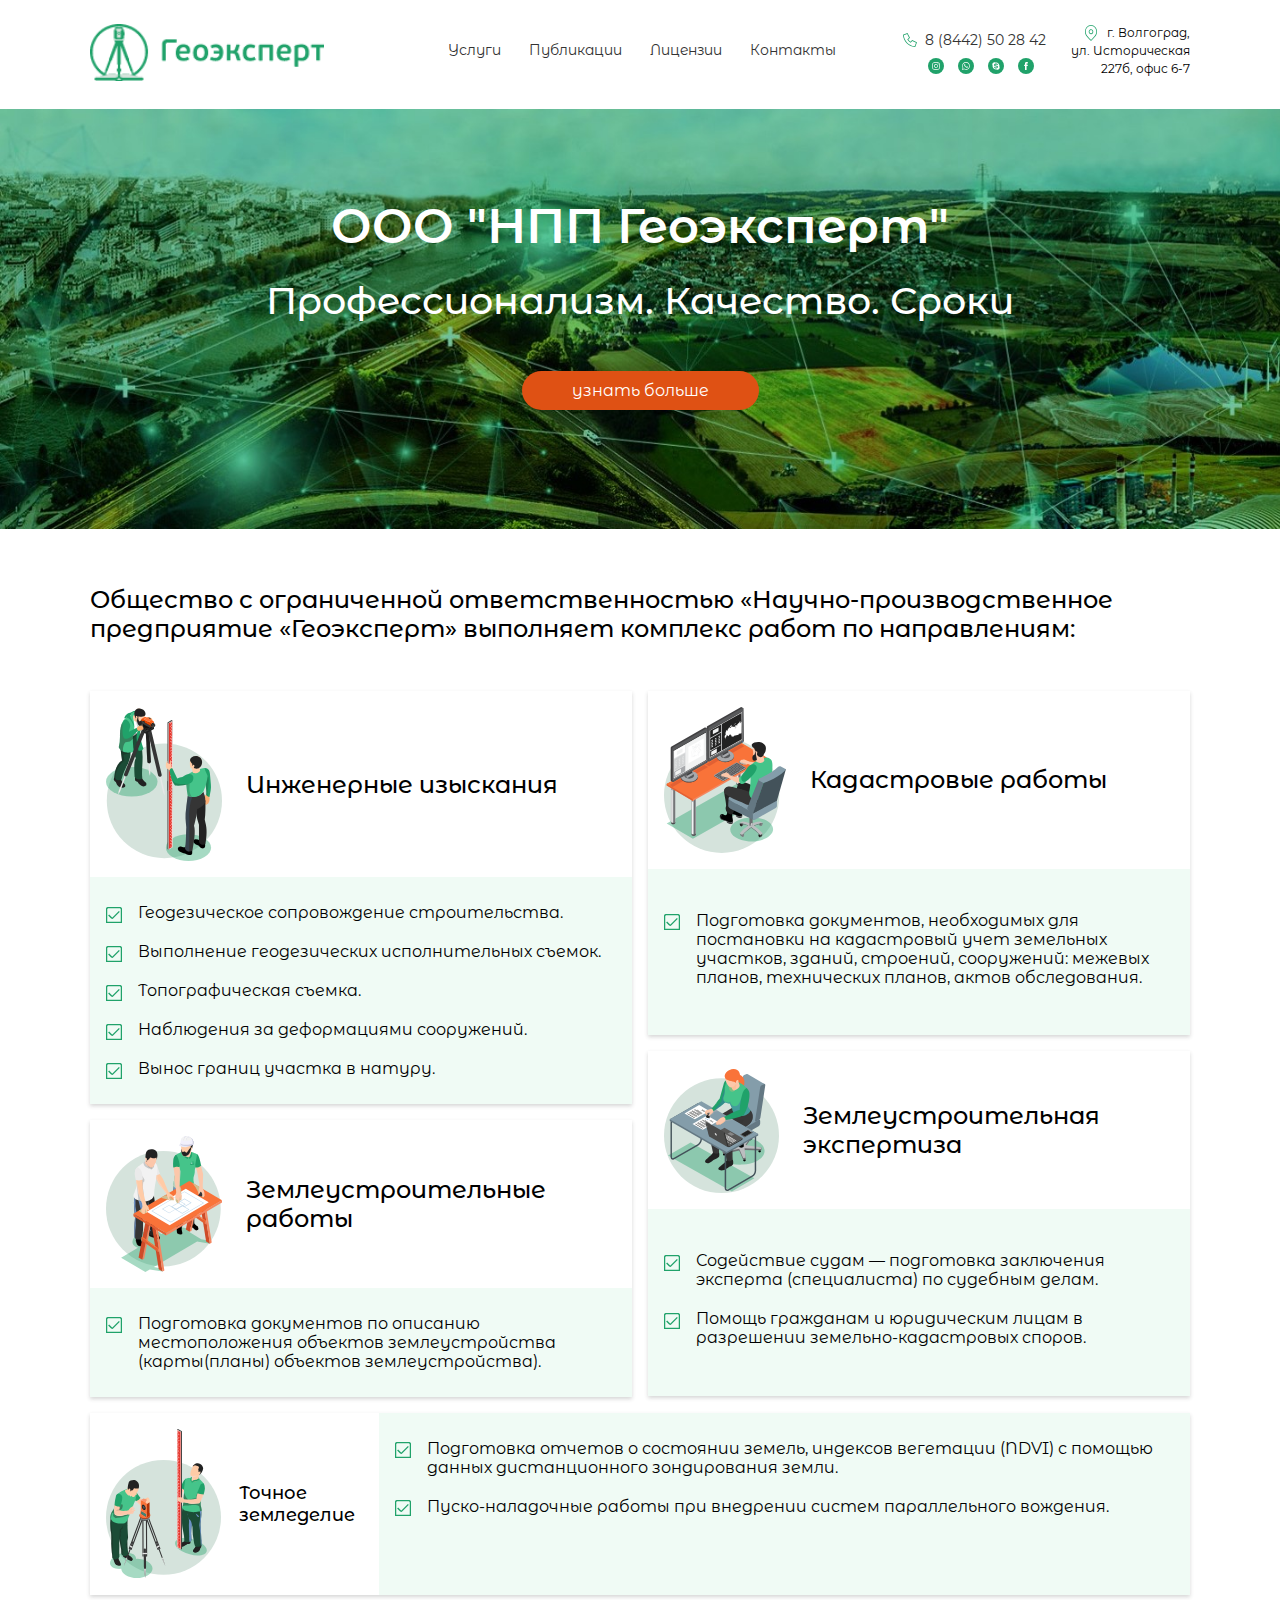
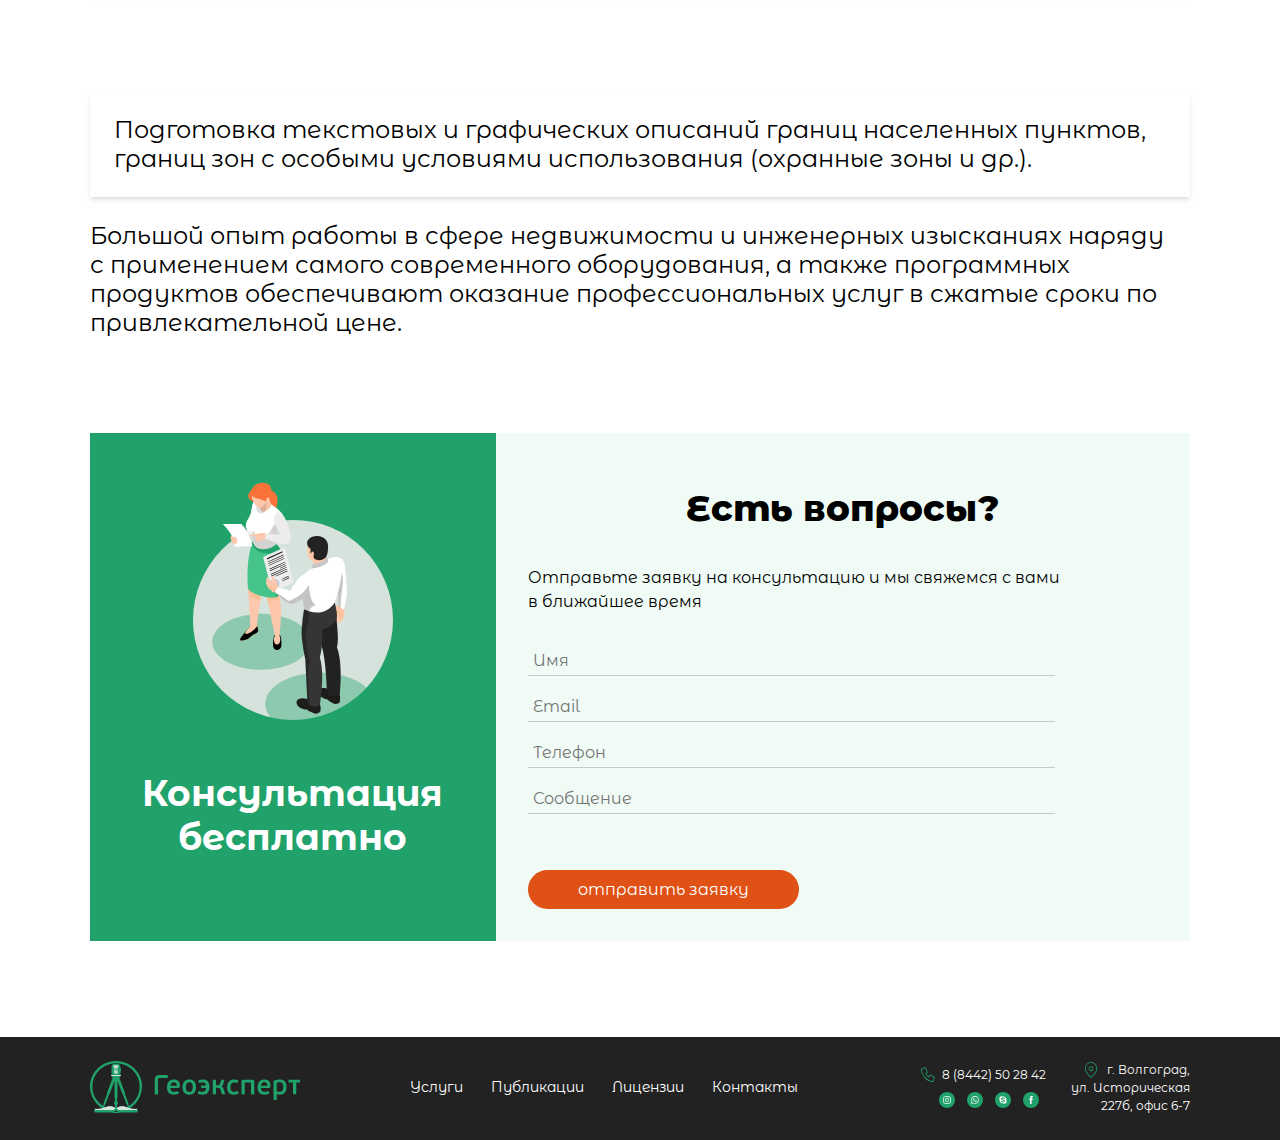
==== index.html @ b715f3a0 "first commit" ====
<!DOCTYPE html>
<html>

<head>
    <title>Page Title</title>
    <meta content="text/html;charset=utf-8" http-equiv="Content-Type">
    <meta content="utf-8" http-equiv="encoding">
    <meta name="viewport" content="width=device-width, initial-scale=1">
    <link rel="stylesheet" href="style.css">
    <link rel="preconnect" href="https://fonts.googleapis.com">
    <link rel="preconnect" href="https://fonts.gstatic.com" crossorigin>
    <link
        href="https://fonts.googleapis.com/css2?family=Montserrat+Alternates:wght@200;300;400;500;600;700&display=swap"
        rel="stylesheet">
</head>

<body>
    <header>
        <div class="container">
            <div class="wraperHeaderMain">
                <div class="wrapperLogoNavigation">
                    <div class="wrapperLogo">
                        <a href="index.html"><img src="img/logo.png" alt=""></a>
                    </div>
                    <div class="wrapperNavigation">
                        <ul>
                            <li>
                                <a href="services.html">Услуги</a>
                            </li>
                            <li>
                                <a href="#">Публикации</a>
                            </li>
                            <li>
                                <a href="#">Лицензии</a>
                            </li>
                            <li>
                                <a href="#">Контакты</a>
                            </li>
                        </ul>
                    </div>
                </div>
                <div class="wrapperContactsHeader">
                    <div class="wrapperPhoneSocialsHeader">
                        <a href="tel:88442502842" class="phoneHeader">
                            <img src="img/phone.svg" alt="">
                            <span>8 (8442) 50 28 42</span>
                        </a>
                        <div class="wrapperSocialsHeader">
                            <a href="#"><img src="img/inst.svg" alt=""></a>
                            <a href="#"><img src="img/whats.svg" alt=""></a>
                            <a href="#"><img src="img/skype.svg" alt=""></a>
                            <a href="#"><img src="img/facebook.svg" alt=""></a>
                        </div>
                    </div>
                    <div class="wrapperAddressHeader">
                        <img src="img/map.svg" alt="">
                        <span>г. Волгоград, ул. Историческая 227б, офис 6-7</span>
                    </div>
                </div>
            </div>

            <div class="wrapperHeaderMobile">
                <div class="wrapperLogoMobile">
                    <a href="index.html"><img src="img/logo.png" alt=""></a>
                </div>
                <div class="headerMob">
                    <div class="icon-container">
                        <div id="menuicon">
                            <span class="bar bar1"></span>
                            <span class="bar bar2"></span>
                            <span class="bar bar3"></span>
                        </div>
                    </div>
                    <div class="mobile-menu">
                        <ul>
                            <li>
                                <a href="services.html">Услуги</a>
                            </li>
                            <li>
                                <a href="#">Публикации</a>
                            </li>
                            <li>
                                <a href="#">Лицензии</a>
                            </li>
                            <li>
                                <a href="#">Контакты</a>
                            </li>
                            <li>
                                <a href="tel:88442502842" class="phoneHeader">
                                    <img src="img/phoneMob.svg" alt="">
                                    <span>8 (8442) 50 28 42</span>
                                </a>
                            </li>
                            <li>
                                <div class="wrapperSocailsMob">
                                    <a href="#"><img src="img/mobinst.svg" alt=""></a>
                                    <a href="#"><img src="img/mobwhats.svg" alt=""></a>
                                    <a href="#"><img src="img/mobskype.svg" alt=""></a>
                                    <a href="#"><img src="img/mobface.svg" alt=""></a>
                                </div>
                            </li>
                        </ul>
                    </div>
                </div>

            </div>
        </div>
    </header>

    <section id="mainBlock">
        <div class="container">
            <div class="wrapperMainBlock">
                <h1>ООО "НПП Геоэксперт"</h1>
                <h2>Профессионализм. Качество. Сроки</h2>
                <button class="btnLearnMore">узнать больше</button>
            </div>
        </div>
    </section>

    <section id="aboutBlock">
        <div class="container">
            <div class="wrapperAboutUs">
                <p class="aboutUsTitle">Общество с ограниченной ответственностью «Научно-производственное предприятие
                    «Геоэксперт» выполняет комплекс работ по направлениям:</p>
                <div class="wrapperAboutItemAll">
                    <div class="wrapperAboutItems">
                        <div class="aboutItem">
                            <div class="aboutItemTop">
                                <img src="img/about/illustr1.svg" alt="">
                                <div>
                                    <p class="titleBlockAbout">Инженерные изыскания</p>
                                </div>
                            </div>
                            <div class="aboutItemBottom">
                                <div class="aboutItemBottomBlock">
                                    <img src="img/about/check.png" alt="">
                                    <p>Геодезическое сопровождение строительства.</p>
                                </div>
                                <div class="aboutItemBottomBlock">
                                    <img src="img/about/check.png" alt="">
                                    <p>Выполнение геодезических исполнительных съемок.</p>
                                </div>
                                <div class="aboutItemBottomBlock">
                                    <img src="img/about/check.png" alt="">
                                    <p>Топографическая съемка.</p>
                                </div>
                                <div class="aboutItemBottomBlock">
                                    <img src="img/about/check.png" alt="">
                                    <p>Наблюдения за деформациями сооружений.</p>
                                </div>
                                <div class="aboutItemBottomBlock">
                                    <img src="img/about/check.png" alt="">
                                    <p>Вынос границ участка в натуру.</p>
                                </div>
                            </div>
                        </div>
                        <div class="aboutItem">
                            <div class="aboutItemTop">
                                <img src="img/about/illustr3.svg" alt="">
                                <div>
                                    <p class="titleBlockAbout">Землеустроительные работы</p>
                                </div>
                            </div>
                            <div class="aboutItemBottom">
                                <div class="aboutItemBottomBlock">
                                    <img src="img/about/check.png" alt="">
                                    <p>Подготовка документов по описанию местоположения объектов землеустройства
                                        (карты(планы) объектов землеустройства).</p>
                                </div>
                            </div>
                        </div>
                        <div class="aboutItem">
                            <div class="aboutItemTop">
                                <img src="img/about/illustr2.svg" alt="">
                                <p class="titleBlockAbout">Кадастровые работы</p>
                            </div>
                            <div class="aboutItemBottom aboutItemSpecialSet">
                                <div class="aboutItemBottomBlock">
                                    <img src="img/about/check.png" alt="">
                                    <p>Подготовка документов, необходимых для постановки на кадастровый учет земельных
                                        участков, зданий, строений, сооружений: межевых планов, технических планов,
                                        актов обследования.</p>
                                </div>
                            </div>
                        </div>
                        <div class="aboutItem">
                            <div class="aboutItemTop">
                                <img src="img/about/illustr4.svg" alt="">
                                <p class="titleBlockAbout">Землеустроительная экспертиза</p>
                            </div>
                            <div class="aboutItemBottom aboutItemSpecialSet">
                                <div class="aboutItemBottomBlock">
                                    <img src="img/about/check.png" alt="">
                                    <p>Содействие судам — подготовка заключения эксперта (специалиста) по судебным
                                        делам.</p>
                                </div>
                                <div class="aboutItemBottomBlock">
                                    <img src="img/about/check.png" alt="">
                                    <p>Помощь гражданам и юридическим лицам в разрешении земельно-кадастровых споров.
                                    </p>
                                </div>
                            </div>
                        </div>
                    </div>
                    <div class="aboutItem" id="lastAboutItem">
                        <div class="aboutItemTop">
                            <img src="img/about/illustr5.svg" alt="">
                            <p class="titleBlockAbout">Точное земледелие</p>
                        </div>
                        <div class="aboutItemBottom">
                            <div class="aboutItemBottomBlock">
                                <img src="img/about/check.png" alt="">
                                <p>Подготовка отчетов о состоянии земель, индексов вегетации (NDVI) с помощью данных
                                    дистанционного зондирования земли.</p>
                            </div>
                            <div class="aboutItemBottomBlock">
                                <img src="img/about/check.png" alt="">
                                <p>Пуско-наладочные работы при внедрении систем параллельного вождения.</p>
                            </div>
                        </div>
                    </div>
                </div>
                <div class="wrapperAboutItemAllMobile">
                    <div id="slider">
                        <div class="slide">
                            <div class="aboutItemSlider">
                                <div class="aboutItemTopSlider">
                                    <img src="img/about/illustr1.svg" alt="">
                                    <p class="titleBlockAboutSlider">Инженерные изыскания</p>
                                </div>
                                <div class="aboutItemBottomSlider">
                                    <div class="aboutItemBottomBlockSlider">
                                        <img src="img/about/check.png" alt="">
                                        <p>Геодезическое сопровождение строительства.</p>
                                    </div>
                                    <div class="aboutItemBottomBlockSlider">
                                        <img src="img/about/check.png" alt="">
                                        <p>Выполнение геодезических исполнительных съемок.</p>
                                    </div>
                                    <div class="aboutItemBottomBlockSlider">
                                        <img src="img/about/check.png" alt="">
                                        <p>Топографическая съемка.</p>
                                    </div>
                                    <div class="aboutItemBottomBlockSlider">
                                        <img src="img/about/check.png" alt="">
                                        <p>Наблюдения за деформациями сооружений.</p>
                                    </div>
                                    <div class="aboutItemBottomBlockSlider">
                                        <img src="img/about/check.png" alt="">
                                        <p>Вынос границ участка в натуру.</p>
                                    </div>
                                </div>
                            </div>
                        </div>

                        <div class="slide">
                            <div class="aboutItemSlider">
                                <div class="aboutItemTopSlider">
                                    <img src="img/about/illustr3.svg" alt="">
                                    <p class="titleBlockAboutSlider">Землеустроительные работы</p>
                                </div>
                                <div class="aboutItemBottomSlider">
                                    <div class="aboutItemBottomBlockSlider">
                                        <img src="img/about/check.png" alt="">
                                        <p>Подготовка документов по описанию местоположения объектов землеустройства
                                            (карты(планы) объектов землеустройства).</p>
                                    </div>
                                </div>
                            </div>
                        </div>

                        <div class="slide">
                            <div class="aboutItemSlider">
                                <div class="aboutItemTopSlider">
                                    <img src="img/about/illustr2.svg" alt="">
                                    <p class="titleBlockAboutSlider">Кадастровые работы</p>
                                </div>
                                <div class="aboutItemBottomSlider">
                                    <div class="aboutItemBottomBlockSlider">
                                        <img src="img/about/check.png" alt="">
                                        <p>Подготовка документов, необходимых для постановки на кадастровый учет
                                            земельных
                                            участков, зданий, строений, сооружений: межевых планов, технических планов,
                                            актов обследования.</p>
                                    </div>
                                </div>
                            </div>
                        </div>

                        <div class="slide">
                            <div class="aboutItemSlider">
                                <div class="aboutItemTopSlider">
                                    <img src="img/about/illustr4.svg" alt="">
                                    <p class="titleBlockAboutSlider">Землеустроительная экспертиза</p>
                                </div>
                                <div class="aboutItemBottomSlider">
                                    <div class="aboutItemBottomBlockSlider">
                                        <img src="img/about/check.png" alt="">
                                        <p>Содействие судам — подготовка заключения эксперта (специалиста) по судебным
                                            делам.</p>
                                    </div>
                                    <div class="aboutItemBottomBlockSlider">
                                        <img src="img/about/check.png" alt="">
                                        <p>Помощь гражданам и юридическим лицам в разрешении земельно-кадастровых
                                            споров.
                                        </p>
                                    </div>
                                </div>
                            </div>
                        </div>

                        <div class="slide">
                            <div class="aboutItemSlider">
                                <div class="aboutItemTopSlider">
                                    <img src="img/about/illustr5.svg" alt="">
                                    <p class="titleBlockAboutSlider">Точное земледелие</p>
                                </div>
                                <div class="aboutItemBottomSlider">
                                    <div class="aboutItemBottomBlockSlider">
                                        <img src="img/about/check.png" alt="">
                                        <p>Подготовка отчетов о состоянии земель, индексов вегетации (NDVI) с помощью
                                            данных
                                            дистанционного зондирования земли.</p>
                                    </div>
                                    <div class="aboutItemBottomBlockSlider">
                                        <img src="img/about/check.png" alt="">
                                        <p>Пуско-наладочные работы при внедрении систем параллельного вождения.</p>
                                    </div>
                                </div>
                            </div>
                        </div>
                    </div>
                    <div id="dots-con">
                        <span class="dot"></span><span class="dot"></span><span class="dot"></span><span
                            class="dot"></span><span class="dot"></span>
                    </div>

                </div>
                <div class="wrapperControls">
                    <span class="controls" onclick="prevSlide(-1)" id="left-arrow"><img src="img/sliderLeft.svg"
                            alt=""></i>
                    </span>
                    <span class="controls" id="right-arrow" onclick="nextSlide(1)"><img src="img/slideRight.svg" alt="">
                    </span>
                </div>

            </div>
        </div>
    </section>

    <section id="descriptionBlock">
        <div class="container">
            <div class="wrapperDescription">
                <div class="wrapperDescriptionItem">
                    <p>
                        Подготовка текстовых и графических описаний границ населенных пунктов, границ зон с особыми
                        условиями использования (охранные зоны и др.).
                    </p>
                </div>
                <div class="wrapperDescriptionItemSpecial">
                    <p>
                        Большой опыт работы в сфере недвижимости и инженерных изысканиях наряду с применением самого
                        современного оборудования, а также программных продуктов обеспечивают оказание профессиональных
                        услуг в сжатые сроки по привлекательной цене.
                    </p>
                </div>
            </div>
        </div>
    </section>

    <section id="formBlock">
        <div class="container">
            <div class="wrapperForm">
                <div class="formBlockLeft">
                    <img src="img/formIllustr.svg" alt="">
                    <h3>Консультация бесплатно</h3>
                </div>
                <div class="formBlockRight">
                    <h3>Есть вопросы?</h3>
                    <p class="formBlockParagr">Отправьте заявку на консультацию и мы свяжемся с вами в ближайшее время
                    </p>
                    <form>
                        <input type="text" placeholder="Имя">
                        <input type="email" placeholder="Email">
                        <input type="text" placeholder="Телефон">
                        <input type="text" placeholder="Сообщение">
                        <button type="submit" class="btnLearnMore">отправить заявку</button>
                    </form>
                </div>
            </div>
        </div>
    </section>

    <footer id="footer">
        <div class="container">
            <div class="wrapperFooter">
                <div class="wrapperLogo">
                    <a href="index.html"><img src="img/logo.png" alt=""></a>
                </div>
                <div class="wrapperNavigation">
                    <ul>
                        <li>
                            <a href="services.html">Услуги</a>
                        </li>
                        <li>
                            <a href="#">Публикации</a>
                        </li>
                        <li>
                            <a href="#">Лицензии</a>
                        </li>
                        <li>
                            <a href="#">Контакты</a>
                        </li>
                    </ul>
                </div>
                <div class="wrapperContactsHeader">
                    <div class="wrapperPhoneSocialsHeader">
                        <a href="tel:88442502842" class="phoneHeader">
                            <img src="img/phone.svg" alt="">
                            <span>8 (8442) 50 28 42</span>
                        </a>
                        <div class="wrapperSocialsHeader">
                            <a href="#"><img src="img/inst.svg" alt=""></a>
                            <a href="#"><img src="img/whats.svg" alt=""></a>
                            <a href="#"><img src="img/skype.svg" alt=""></a>
                            <a href="#"><img src="img/facebook.svg" alt=""></a>
                        </div>
                    </div>
                    <div class="wrapperAddressHeader">
                        <img src="img/map.svg" alt="">
                        <span>г. Волгоград, ул. Историческая 227б, офис 6-7</span>
                    </div>
                </div>
                <div class="wrapperAddressHeaderAdd">
                    <img src="img/map.svg" alt="">
                    <span>г. Волгоград, ул. Историческая 227б, офис 6-7</span>
                </div>
            </div>
        </div>
    </footer>


    <script src="script.js"></script>
    <script src="slider.js"></script>
    <script src="slider-services.js"></script>
</body>

</html>
---- style.css ----
.container {
    padding-right: 25px;
    padding-left: 25px;
    margin-right: auto;
    margin-left: auto;
}

body, button, input {
    margin: 0;
    font-family: 'Montserrat Alternates', sans-serif;
}

@media (min-width: 576px) {
    .wrapperHeaderMobile {
        display: none;
    }
    #footer .wrapperFooter .wrapperLogo {
        justify-content: flex-start;
    }
    #footer .wrapperFooter .wrapperLogo {
        grid-column: 1;
    }
    header .container .wraperHeaderMain {
        display: block;
    }
    .wrapperLogoNavigation {
        display: flex;
        justify-content: space-between;
    }
    .wrapperAboutItemAllMobile {
        display: none;
    }
    .container .wrapperMainBlock h1 {
        font-size: 30px;
    }
    #slider {
        width: 100%;
    }
    .controls {
        font-size: 1em;
    }
    #dots-con {
        display: none;
    }
    #sliderServices {
        width: 100%;
    }
    .controlsServices {
        font-size: 1em;
    }
    #dots-conServices {
        display: none;
    }
    #sliderServicesMobile {
        width: 100%;
    }
    .controlsServicesMobile {
        font-size: 1em;
    }
    #dots-conServicesMobile {
        display: none;
    }
    #aboutBlock .wrapperControls {
        display: none;
    }
    .container .wrapperMainBlock h2 {
        font-size: 27px;
    }
    .aboutItemTop .titleBlockAbout {
        font-size: 18px;
    }
    .container .btnLearnMore {
        font-size: 16px;
        padding: 10px 50px;
        margin-top: 1em;
    }
    .wraperHeaderMain .wrapperContactsHeader a {
        font-size: 14px;
    }
    body #mainBlock {
        min-height: 420px;
    }
    .container .aboutUsTitle {
        font-size: 24px;
        text-align: left;
    }
    .wrapperAboutUs .wrapperAboutItemAll {
        display: block;
    }
    body #descriptionBlock {
        margin-top: 6em;
    }
    .wrapperDescription .wrapperDescriptionItem p, .wrapperDescription .wrapperDescriptionItemSpecial p {
        font-size: 18px;
        text-align: left;
    }
    .wrapperForm .formBlockLeft img {
        max-width: auto;
    }
    #footer .wrapperFooter .wrapperLogo img {
        max-width: auto;
        margin-right: 1.5em;
    }
    #footer .container .wrapperFooter {
        display: grid;
        grid-template-columns: 0.6fr 1.3fr;
        grid-gap: 15px;
    }
    #footer .wrapperFooter .wrapperContactsHeader {
        justify-content: space-between;
    }
    header .wraperHeaderMain .wrapperContactsHeader {
        justify-content: space-between;
    }
    .wrapperFooter .wrapperContactsHeader {
        grid-column: 1 / span 2;
    }
    .wrapperPhoneSocialsHeader .wrapperSocialsHeader a {
        margin-right: 1em;
        margin-left: 0;
    }
    .wrapperPhoneSocialsHeader .wrapperSocialsHeader {
        justify-content: flex-start;
    }
    .wrapperNavigation {
        text-align: right;
    }
    #footer .wrapperFooter .wrapperContactsHeader .wrapperAddressHeader {
        display: block;
    }
    #footer .wrapperAddressHeaderAdd {
        display: none;
    }
    #footer .wrapperFooter .wrapperPhoneSocialsHeader {
        width: auto;
    }
    .wrapperFooter .wrapperNavigation ul li a, .wraperHeaderMain .wrapperNavigation ul li a {
        font-size: 14px;
    }
    #footer .wrapperFooter span {
        font-size: 12px;
    }
    .wraperHeaderMain .wrapperLogo img {
        margin-right: 1.5em;
    }
    #footer .container .wrapperNavigation ul {
        display: block;
    }
    body #formBlock {
        margin-top: 6em;
        padding-bottom: 6em;
    }
    #footer .container .wrapperNavigation ul li {
        margin-left: 1.5em;
        margin-right: 0;
    }
    header .wrapperLogoNavigation .wrapperNavigation ul li {
        margin-left: 1.5em;
        margin-right: 0;
    }
    .wrapperNavigationServices {
        display: flex;
    }
    #navigationServicesWrap .navigationServices {
        margin-right: 2em;
        margin-bottom: 0;
        align-items: flex-start;
    }
    #navigationServicesWrap .navigationServices a {
        font-size: 16px;
    }
    .navigationServicesImage .btnLearnMore {
        display: none;
    }
    .descriptionServices .wrapperDescriptionServices p {
        font-size: 16px;
    }

    .wrapperSliderServiesMobile {
        display: none;
    }
}

@media (min-width: 768px) {
    /* .container {
        width: 740px;
    } */
    #formBlock .wrapperForm {
        display: flex;
        justify-content: space-between;
        flex-direction: row;
    }
    .wrapperLogoNavigation .wrapperNavigation {
        text-align: center;
    }
    .container .wrapperDescription .wrapperDescriptionItem p, .container .wrapperDescription .wrapperDescriptionItemSpecial p {
        font-size: 24px;
    }
    .wrapperForm .formBlockLeft h3, .wrapperForm .formBlockRight h3 {
        font-size: 36px;
        text-align: center;
    }
    .formBlockLeft {
        width: 35%;
    }
    .wrapperForm .formBlockParagr {
        max-width: 85%;
        font-size: 16px;
        line-height: 24px;
        text-align: left;
    }
    .wrapperForm .formBlockRight form {
        display: flex;
        flex-direction: column;
        align-items: flex-start;
    }
    .wrapperForm .formBlockRight form input {
        width: 82%;
    }
    #navigationServicesWrap .navigationServices {
        padding-right: 5em;
    }
    .wrapperNavigationServices .navigationServicesImage {
        padding-top: 1.5em;
    }
    .wrapperDescriptionServices {
        padding-right: 2em;
    }

    .wrapperColumnsSliderServices .itemColumnSliderServices img {
        max-width: 13em;
    }

    .projectsServices .wrapperSliderServies {
        display: block;
    }
}

@media (min-width: 992px) {
    .container {
        width: 920px;
    }
    #mainBlock .container .wrapperMainBlock h1 {
        font-size: 48px;
    }
    #mainBlock .container .wrapperMainBlock h2 {
        font-size: 38px;
    }
    .aboutItem .aboutItemTop {
        flex-direction: row;
    }
    .wrapperContactsHeader .wrapperPhoneSocialsHeader .wrapperSocialsHeader a {
        margin-left: 1em;
        margin-right: 0;
    }
    .wrapperContactsHeader .wrapperPhoneSocialsHeader .wrapperSocialsHeader {
        justify-content: flex-end;
    }
    .wrapperNavigationServices .navigationServicesImage {
        height: 19em;
    }
    .wrapperNavigationServices .navigationServicesImage h3 {
        font-size: 36px;
        color: #fff;
        font-weight: 500;
    }

    .aboutItemSliderServices  .wrapperColumnsSliderServices .itemColumnSliderServices img {
        max-width: 16em;
    }
}

@media (min-width: 1200px) {
    .container {
        width: 1100px;
    }
    .wrapperLogoNavigation {
        width: 70%;
    }
    .wrapperContactsHeader {
        width: 30%;
        margin-top: 0;
    }
    header .container .wraperHeaderMain {
        display: flex;
        justify-content: space-between;
    }
    #footer .container .wrapperFooter {
        display: flex;
        justify-content: space-between;
    }
    .wrapperAboutItems .aboutItemTop .titleBlockAbout {
        font-size: 24px;
        margin-left: 1em;
        word-wrap: normal;
    }
    .aboutItemBottom .aboutItemBottomBlock p {
        font-size: 16px;
    }
    .wraperHeaderMain .wrapperContactsHeader {
        margin-top: 0;
    }
    #footer .container .wrapperFooter .wrapperContactsHeader {
        justify-content: flex-end;
    }
    header .container .wraperHeaderMain .wrapperContactsHeader {
        justify-content: flex-end;
    }
    #footer .container .wrapperFooter .wrapperContactsHeader {
        margin-top: 0;
    }
    header .container .wrapperLogoNavigation .wrapperNavigation ul li {
        margin-right: 1.5em;
        margin-left: 0;
    }
    .wraperHeaderMain .wrapperLogo img {
        width: 100%;
    }
    #footer .wrapperFooter .wrapperLogo img {
        max-width: 100%;
    }
    #footer .wrapperFooter .wrapperPhoneSocialsHeader {
        align-items: center;
    }

    .slideServices .aboutItemSliderServices .wrapperColumnsSliderServices .itemColumnSliderServices img {
        max-width: 20.5em;
    }
}

@media (min-width: 362px) {
    #footer .wrapperNavigation ul {
        display: grid;
        grid-template-columns: 1fr 1fr;
    }
}

header {
    padding: 23.5px 0;
}

/* mobile menu */

.headerMob {
    overflow: hidden;
    height: 50px;
    width: 100%;
    z-index: 1;
    top: -10px;
    -webkit-transition: all 0.4s ease-out, background 1s ease-out;
    -o-transition: all 0.4s ease-out, background 1s ease-out;
    transition: all 0.4s ease-out, background 1s ease-out;
}

.headerMob.menu-open {
    height: 130%;
    -webkit-transition: all 0.45s ease-out, background 0.8s ease-out;
    -o-transition: all 0.45s ease-out, background 0.8s ease-out;
    transition: all 0.45s ease-out, background 0.8s ease-out;
}

/* Menu List items */

.mobile-menu {
    clear: both;
    background: #20A26A;
    padding: 17px;
}

.mobile-menu a {
    font-size: 13px;
    color: #fff;
    text-decoration: none;
}

.mobile-menu ul {
    list-style-type: none;
    text-align: center;
    padding: 0;
    margin: 0;
}

.mobile-menu ul li {
    margin-top: 0.7em;
}

.wrapperMenuMobile {
    padding-top: 20px;
    padding-bottom: 20px;
}

.headerMob ul.menu {
    position: relative;
    display: block;
    padding: 10px 40px 0;
    list-style: none;
    margin-top: -30px;
    background: #FFFFFF;
    -webkit-box-shadow: 0px 0px 2px rgba(0, 0, 0, 0.12), 0px 2px 2px rgba(0, 0, 0, 0.24);
    box-shadow: 0px 0px 2px rgba(0, 0, 0, 0.12), 0px 2px 2px rgba(0, 0, 0, 0.24);
    border-radius: 2px;
}

.headerMob ul.menu li.menu-item a {
    display: block;
    position: relative;
    color: #333333;
    text-decoration: none;
    font-size: 18px;
    line-height: 2.8;
    width: 100%;
}

.headerMob ul.menu li.menu-item {
    margin-top: 5px;
    opacity: 1;
    transition: opacity 0.6s cubic-bezier(0.4, 0.01, 0.165, 0.99), -webkit-transform 0.5s cubic-bezier(0.4, 0.01, 0.165, 0.99);
    -webkit-transition: opacity 0.6s cubic-bezier(0.4, 0.01, 0.165, 0.99), -webkit-transform 0.5s cubic-bezier(0.4, 0.01, 0.165, 0.99);
    -o-transition: transform 0.5s cubic-bezier(0.4, 0.01, 0.165, 0.99), opacity 0.6s cubic-bezier(0.4, 0.01, 0.165, 0.99);
    transition: transform 0.5s cubic-bezier(0.4, 0.01, 0.165, 0.99), opacity 0.6s cubic-bezier(0.4, 0.01, 0.165, 0.99);
    transition: transform 0.5s cubic-bezier(0.4, 0.01, 0.165, 0.99), opacity 0.6s cubic-bezier(0.4, 0.01, 0.165, 0.99), -webkit-transform 0.5s cubic-bezier(0.4, 0.01, 0.165, 0.99);
}

.headerMob ul.menu li.menu-item:nth-child(1) {
    -webkit-transition-delay: 0.35s;
    -o-transition-delay: 0.35s;
    transition-delay: 0.35s;
}

.headerMob ul.menu li.menu-item:nth-child(2) {
    -webkit-transition-delay: 0.3s;
    -o-transition-delay: 0.3s;
    transition-delay: 0.3s;
}

.headerMob ul.menu li.menu-item:nth-child(3) {
    -webkit-transition-delay: 0.25s;
    -o-transition-delay: 0.25s;
    transition-delay: 0.25s;
}

.headerMob ul.menu li.menu-item:nth-child(4) {
    -webkit-transition-delay: 0.2s;
    -o-transition-delay: 0.2s;
    transition-delay: 0.2s;
}

.headerMob ul.menu li.menu-item:nth-child(5) {
    -webkit-transition-delay: 0.15s;
    -o-transition-delay: 0.15s;
    transition-delay: 0.15s;
}

.headerMob ul.menu li.menu-item:nth-child(6) {
    -webkit-transition-delay: 0.1s;
    -o-transition-delay: 0.1s;
    transition-delay: 0.1s;
}

.headerMob ul.menu li.menu-item:nth-child(7) {
    -webkit-transition-delay: 0.05s;
    -o-transition-delay: 0.05s;
    transition-delay: 0.05s;
}

.header.menu-open ul.menu li.menu-item {
    opacity: 1;
}

.headerMob.menu-open ul.menu li.menu-item:nth-child(1) {
    -webkit-transition-delay: 0.05s;
    -o-transition-delay: 0.05s;
    transition-delay: 0.05s;
}

.headerMob.menu-open ul.menu li.menu-item:nth-child(2) {
    -webkit-transition-delay: 0.1s;
    -o-transition-delay: 0.1s;
    transition-delay: 0.1s;
}

.headerMob.menu-open ul.menu li.menu-item:nth-child(3) {
    -webkit-transition-delay: 0.15s;
    -o-transition-delay: 0.15s;
    transition-delay: 0.15s;
}

.headerMob.menu-open ul.menu li.menu-item:nth-child(4) {
    -webkit-transition-delay: 0.2s;
    -o-transition-delay: 0.2s;
    transition-delay: 0.2s;
}

.headerMob.menu-open ul.menu li.menu-item:nth-child(5) {
    -webkit-transition-delay: 0.25s;
    -o-transition-delay: 0.25s;
    transition-delay: 0.25s;
}

.wrapperContactsHeader {
    margin-top: 1em;
}

.headerMob.menu-open ul.menu li.menu-item:nth-child(6) {
    -webkit-transition-delay: 0.3s;
    -o-transition-delay: 0.3s;
    transition-delay: 0.3s;
}

.headerMob.menu-open ul.menu li.menu-item:nth-child(7) {
    -webkit-transition-delay: 0.35s;
    -o-transition-delay: 0.35s;
    transition-delay: 0.35s;
}

.wrapperContainerHeader {
    display: none;
}

.rightSlideImg {
    width: 10px;
}

.icon-container {
    position: relative;
    padding-bottom: 25px;
    display: inline-block;
    z-index: 2;
    float: right;
    cursor: pointer;
    -webkit-tap-highlight-color: transparent;
    -webkit-transform: rotate(0deg);
    -ms-transform: rotate(0deg);
    transform: rotate(0deg);
    -webkit-transition: all 0.3s cubic-bezier(0.4, 0.01, 0.165, 0.99);
    -o-transition: all 0.3s cubic-bezier(0.4, 0.01, 0.165, 0.99);
    transition: all 0.3s cubic-bezier(0.4, 0.01, 0.165, 0.99);
}

.icon-container #menuicon {
    width: 60px;
    margin-top: 20px;
    top: 9px;
    height: 45px;
    right: -18px;
    position: relative;
    -webkit-transform: rotate(0deg);
    -ms-transform: rotate(0deg);
    transform: rotate(0deg);
    -webkit-transition: .5s ease-in-out;
    -o-transition: .5s ease-in-out;
    transition: .5s ease-in-out;
    cursor: pointer;
}

#menuicon .bar {
    display: block;
    position: absolute;
    height: 2px;
    width: 23px;
    background: #20A26A;
    border-radius: 9px;
    opacity: 1;
    left: 0;
    -webkit-transform: rotate(0deg);
    -ms-transform: rotate(0deg);
    transform: rotate(0deg);
    -webkit-transition: .25s ease-in-out;
    -o-transition: .25s ease-in-out;
    transition: .25s ease-in-out;
}

#menuicon span:nth-child(1) {
    top: 0px;
}

#menuicon span:nth-child(2) {
    top: 9px;
}

#menuicon span:nth-child(3) {
    top: 18px;
}

.menu-open .icon-container #menuicon span:nth-child(1) {
    top: 9px;
    -webkit-transform: rotate(135deg);
    -ms-transform: rotate(135deg);
    transform: rotate(135deg);
}

.menu-open .icon-container #menuicon span:nth-child(2) {
    opacity: 0;
    left: -10px;
}

.menu-open .icon-container #menuicon span:nth-child(3) {
    top: 9px;
    -webkit-transform: rotate(-135deg);
    -ms-transform: rotate(-135deg);
    transform: rotate(-135deg);
}

/* mobile menu  */

.headerMob {
    position: absolute;
    display: block;
    top: 5px;
    left: 0;
}

.wrapperNavigation ul li {
    list-style-type: none;
    display: inline-block;
    margin-right: 1.5em;
}

.wrapperNavigation ul {
    padding-left: 0;
}

.wrapperNavigation ul li a {
    font-size: 12px;
    text-decoration: none;
    color: #333333;
}

.phoneHeader {
    display: flex;
    justify-content: center;
    align-items: center;
}

.phoneHeader img {
    margin-right: 0.6em;
}

.wrapperAboutItemAll {
    display: none;
}

.wrapperContactsHeader {
    display: flex;
}

.wrapperContactsHeader a {
    color: #333333;
    font-size: 12px;
    text-decoration: none;
}

.wrapperSocialsHeader {
    margin-top: 0.6em;
}

.wrapperSocialsHeader a {
    margin-left: 1em;
}

.wrapperSocialsHeader {
    display: flex;
    justify-content: flex-end;
}

.wrapperAddressHeader {
    max-width: 10em;
    margin-left: 2em;
    font-size: 12px;
    text-align: right;
}

.wrapperAddressHeader img {
    display: inline-block;
    margin-bottom: -4px;
    padding-right: 7px;
}

.wrapperAddressHeader span {
    line-height: 1.5;
}

#mainBlock {
    background: url("img/bg.jpg");
    background-repeat: no-repeat;
    background-size: cover;
    min-height: 300px;
}

.wrapperMainBlock {
    display: flex;
    text-align: center;
    padding-top: 3.5em;
    flex-direction: column;
    justify-content: center;
    align-items: center;
}

.wrapperMainBlock h1 {
    font-size: 23px;
    font-weight: 600;
    color: #ffff;
    margin-bottom: 0.25em;
}

.wrapperMainBlock h2 {
    font-size: 20px;
    margin-top: 0.25em;
    font-weight: 500;
    color: #ffff;
}

.btnLearnMore {
    background: #DF5114;
    color: #ffff;
    border: none;
    font-size: 13px;
    padding: 10px 30px;
    border-radius: 40px;
    margin-top: 2em;
}

.wrapperAboutItems {
    margin-top: 3em;
}

.wraperHeaderMain {
    display: none;
    justify-content: space-between;
}

#aboutBlock {
    padding-top: 2em;
}

.aboutItem {
    box-shadow: 0px 2px 4px #3333;
}

.aboutUsTitle {
    font-size: 13px;
    text-align: center;
    font-weight: 500;
}

.aboutItemTop {
    display: flex;
    align-items: center;
    flex-direction: column;
    padding: 1em;
}

/* slider main */

#slider {
    width: 80%;
    margin: 0 auto;
    position: relative;
    overflow: hidden;
    box-shadow: rgba(0, 0, 0, 0.1) 0px 4px 6px -1px, rgba(0, 0, 0, 0.06) 0px 2px 4px -1px;
}

.slide {
    width: 100%;
    display: none;
    animation-name: fade;
    animation-duration: 1s;
}

@keyframes fade {
    from {
        opacity: 0.5;
    }
    to {
        opacity: 1;
    }
}

#left-arrow {
    margin-right: 5px;
}

#right-arrow {
    margin-left: 5px;
}

.controls {
    transform: translateY(-50%);
    background: inherit;
    width: 20px;
    display: flex;
    justify-content: center;
    align-items: center;
    height: 20px;
    border-radius: 12px;
    border: 2px solid #20A26A;
}

.controls:hover {
    transition: 0.3s;
}

#left-arrow {
    left: 10px;
}

#right-arrow {
    right: 10px;
}

#dots-con {
    text-align: center;
}

.dot {
    display: inline-block;
    background: grey;
    padding: 8px;
    border-radius: 50%;
    margin: 10px 5px;
}

.active {
    background: crimson;
}

.wrapperControls {
    display: flex;
    margin-top: 2em;
    justify-content: center;
}

/* slider services */

#sliderServices {
    width: 100%;
    margin: 0 auto;
    position: relative;
    overflow: hidden;
    box-shadow: rgba(0, 0, 0, 0.1) 0px 4px 6px -1px, rgba(0, 0, 0, 0.06) 0px 2px 4px -1px;
}

.slideServices {
    width: 100%;
    display: none;
    animation-name: fadeServices;
    animation-duration: 1s;
}

@keyframes fadeServices {
    from {
        opacity: 0.5;
    }
    to {
        opacity: 1;
    }
}

#left-arrowServices {
    margin-right: 5px;
}

#right-arrowServices {
    margin-left: 5px;
}

.controlsServices {
    transform: translateY(-50%);
    background: inherit;
    width: 20px;
    display: flex;
    justify-content: center;
    align-items: center;
    height: 20px;
    border-radius: 12px;
    border: 2px solid #20A26A;
}

.controlsServices:hover {
    transition: 0.3s;
}

#left-arrowServices {
    left: 10px;
}

#right-arrowServices {
    right: 10px;
}

#dots-conServices {
    text-align: center;
}

.dotServices {
    display: inline-block;
    background: grey;
    padding: 8px;
    border-radius: 50%;
    margin: 10px 5px;
}

.activeServices {
    background: crimson;
}

.wrapperControlsServices {
    display: flex;
    margin-top: 2em;
    justify-content: center;
}


/* slider services mobile */

#sliderServicesMobile {
    width: 100%;
    margin: 0 auto;
    position: relative;
    overflow: hidden;
}

.slideServicesMobile {
    width: 100%;
    display: none;
    animation-name: fadeServicesMobile;
    animation-duration: 1s;
}

@keyframes fadeServicesMobile {
    from {
        opacity: 0.5;
    }
    to {
        opacity: 1;
    }
}

#left-arrowServicesMobile {
    margin-right: 5px;
}

#right-arrowServicesMobile {
    margin-left: 5px;
}

.controlsServicesMobile {
    transform: translateY(-50%);
    background: inherit;
    width: 20px;
    display: flex;
    justify-content: center;
    align-items: center;
    height: 20px;
    border-radius: 12px;
    border: 2px solid #20A26A;
}

.controlsServicesMobile:hover {
    transition: 0.3s;
}

#left-arrowServicesMobile {
    left: 10px;
}

#right-arrowServicesMobile {
    right: 10px;
}

#dots-conServicesMobile {
    text-align: center;
    display: none;
}

.dotServicesMobile {
    display: inline-block;
    background: grey;
    padding: 8px;
    border-radius: 50%;
    margin: 10px 5px;
}

.activeServicesMobile {
    background: crimson;
}

.wrapperControlsServicesMobile {
    display: flex;
    margin-top: 2em;
    justify-content: center;
}




.titleBlockAbout {
    font-weight: 500;
    font-size: 16px;
    margin-left: 1em;
    word-wrap: break-word;
}

.wrapperSocailsMob a {
    margin: 0 0.3em;
}

.aboutItemBottom {
    background: #F0FBF5;
    padding: 1em
}

.aboutItemBottomBlock {
    display: flex;
}

.aboutItemBottomBlock p {
    margin-top: 10px;
    font-size: 14px;
    margin-bottom: 10px;
}

.aboutItemBottomBlock img {
    width: 16px;
    margin-top: 13.5px;
    margin-right: 1em;
    height: 16px;
}

.wrapperAboutItems {
    column-count: 2;
    column-gap: 1em;
}

.aboutItem {
    display: inline-block;
    margin: 0 0 1em;
    width: 100%;
}

#lastAboutItem {
    display: flex;
    justify-content: space-between;
}

.aboutItemSpecialSet {
    padding-top: 2em;
    padding-bottom: 2.4em;
}

#descriptionBlock {
    margin-top: 1em;
}

#lastAboutItem .aboutItemTop {
    padding-right: 1.5em;
}

.wrapperDescriptionItem {
    box-shadow: rgba(0, 0, 0, 0.1) 0px 4px 6px -1px, rgba(0, 0, 0, 0.06) 0px 2px 4px -1px;
    padding-top: 1.5em;
    padding-left: 1.5em;
    padding-bottom: 1.5em;
    padding-right: 2.5em;
}

.wrapperDescriptionItemSpecial {
    margin-top: 1.5em;
    padding-right: 1em;
}

.wrapperDescriptionItemSpecial p {
    font-size: 13px;
    text-align: center;
}

.wrapperDescriptionItem p {
    margin-top: 0;
    font-size: 13px;
    margin-bottom: 0;
}

.wrapperLogoMobile img {
    width: 175px;
}

#formBlock {
    margin-top: 3em;
    padding-bottom: 3em;
}

.formBlockLeft {
    background: #20A26A;
    padding: 2em;
    display: flex;
    flex-direction: column;
    justify-content: center;
    align-items: center;
}

.formBlockLeft h3 {
    color: #fff;
    text-align: center;
    font-size: 20px;
    font-weight: 700;
    margin-bottom: 1em;
}

.wrapperForm {
    display: flex;
    flex-direction: column;
}

.formBlockRight {
    padding: 2em;
    background: #F0FBF5;
}

.formBlockRight h3 {
    font-size: 20px;
    text-align: center;
    font-weight: 800;
    margin-top: 0.6em;
}

.formBlockParagr {
    font-size: 13px;
    line-height: 18px;
    text-align: center;
}

.formBlockRight form {
    display: flex;
    flex-direction: column;
    align-items: center;
}

.formBlockRight form input {
    margin-top: 1em;
    width: 100%;
    border-top: none;
    border-right: none;
    border-left: none;
    border-bottom: 1px solid #C8C8C8;
    background: inherit;
    outline: none;
    font-size: 16px;
    padding: 5px;
    border-radius: none;
}

.formBlockRight .btnLearnMore {
    margin-top: 3.5em;
    width: max-content;
}

#footer {
    background: #222222;
    padding: 23.5px 0;
}

#footer .wrapperFooter a, #footer .wrapperFooter p, #footer .wrapperFooter span {
    color: #fff;
}

#footer .wrapperFooter .phoneHeader span {
    white-space: nowrap;
}

.wrapperFooter span {
    font-size: 10px;
}

.formBlockLeft img {
    max-width: 200px;
}

.wrapperFooter .wrapperContactsHeader {
    display: flex;
}

.wrapperFooter .wrapperLogo img {
    max-width: 150px;
}

.wrapperFooter .wrapperLogo {
    display: flex;
    justify-content: center;
    align-items: center;
}

.wraperHeaderMain .wrapperLogo {
    display: flex;
    justify-content: center;
    align-items: center;
}

.wrapperFooter {
    display: grid;
    grid-template-columns: 65% 35%;
}

.wrapperFooter .wrapperLogo {
    grid-column: 1 / span 2;
}

.wrapperAddressHeaderAdd {
    grid-column: 1 / span 2;
    display: flex;
    justify-content: center;
    align-items: center;
}

#footer .wrapperAddressHeader {
    display: none;
}

.wrapperFooter .wrapperPhoneSocialsHeader {
    width: 100%;
}

.wrapperPhoneSocialsHeader {
    display: flex;
    flex-direction: column;
    align-items: center;
    justify-content: center;
}

#footer .wrapperPhoneSocialsHeader {
    display: flex;
    flex-direction: column;
    align-items: flex-end;
    justify-content: center;
}

.wrapperFooter .phoneHeader {
    display: flex;
    justify-content: flex-end;
}

.wrapperAddressHeaderAdd {
    font-size: 10px;
    margin-top: 1.5em;
}

.wrapperAddressHeaderAdd img {
    margin-right: 1em;
}

.aboutItemTopSlider {
    display: flex;
    padding: 0.8em;
    flex-direction: column;
    width: 100%;
    flex-direction: column;
    align-items: center;
    justify-content: center;
}

.aboutItemTopSlider img {
    width: 100%;
    max-width: 100px;
    height: auto
}

.aboutItemBottomBlockSlider img {
    margin-right: 8px;
    margin-top: 2px;
}

.aboutItemBottomBlockSlider p {
    margin-top: 0;
    margin-bottom: 0;
}

.wrapperAboutItemAllMobile {
    margin-top: 5em;
}

.aboutItemSlider {
    width: 100%;
    display: flex;
    justify-content: center;
    align-items: center;
    flex-direction: column;
}

.titleBlockAboutSlider {
    font-size: 17px;
    color: #222222;
    text-align: center;
    white-space: pre-line;
    font-weight: 500;
    margin-right: 0;
    padding: 0 0.8em;
}

.aboutItemBottomSlider {
    background: #F0FBF5;
    padding: 1.2em;
    width: 100%;
    display: flex;
    flex-direction: column;
    align-items: flex-start;
}

.aboutItemBottomBlockSlider {
    font-size: 13px;
    color: #222222;
}

.aboutItemBottomBlockSlider {
    display: flex;
    padding: 0 1em;
    justify-content: center;
    align-items: flex-start;
    margin-top: 1.5em;
}

.wrapperBreadShrimps {
    display: flex;
    align-items: center;
}

.wrapperBreadShrimps div {
    margin-right: 0.4em;
}

.notActiveShrimp {
    text-decoration: underline;
    padding-bottom: 2px;
    color: #222222;
}

.activeShrimp {
    color: #828282;
}

#navigationServicesWrap {
    padding: 1.5em 0;
}

.navigationServices {
    display: flex;
    margin-bottom: 1.5em;
    padding-top: 0.5em;
    padding-left: 1.5em;
    padding-right: 1.5em;
    align-items: center;
    padding-bottom: 1.5em;
    flex-direction: column;
    justify-content: center;
    box-shadow: rgba(0, 0, 0, 0.1) 0px 4px 6px -1px, rgba(0, 0, 0, 0.06) 0px 2px 4px -1px;
}

.navigationServices a {
    text-decoration: none;
    color: #222222;
    font-size: 13px;
    margin-top: 1.5em;
}

#activeNavigationItemServices {
    color: #828282;
}

.navigationServicesImage {
    background: url('img/bgservices.jpg');
    background-size: cover;
    text-align: center;
    background-repeat: no-repeat;
    height: 19.5em;
    padding-right: 1em;
    padding-left: 1em;
    display: flex;
    flex-direction: column;
    justify-content: center;
    align-items: center;
}

.navigationServicesImage h3 {
    font-size: 20px;
    color: #fff;
    font-weight: 500;
}

.wrapperDescriptionServices p {
    font-size: 13px;
    line-height: 24px;
    font-weight: 500;
}

.navigationServicesImage .btnLearnMore {
    padding: 10px 20px;
    margin-top: 1em;
}

.wrapperNavigationServicesImage {
    width: 100%;
}

#footer .wrapperContactsHeader {
    margin-top: 0;
}

#footer .wrapperNavigation ul {
    display: flex;
    flex-direction: column;
    justify-content: center;
}

.projectsServices {
    padding-top: 1em;
}

.wrapperProjectServices h2 {
    font-size: 32px;
    font-weight: 500;
}

/* slider services */
.wrapperColumnsSliderServices {
    display: grid;
    grid-template-columns: 1fr 1fr 1fr;
}

.wrapperColumnsSliderServices .itemColumnSliderServices {
    padding: 1em;
}

.itemColumnSliderServices p {
    font-size: 16px;
}

.wrapperSliderServies {
    display: none;
}

.itemColumnSliderServicesMobile {
    text-align: center;
}

.priceServices {
    padding: 1em 0;
}

.priceServices .wrapperPriceServices h2 {
    font-size: 32px;
    font-weight: 500;
}

.wrapperPriceTable table {
    width: 100%;
    margin-top: 2em;
    box-shadow: rgba(0, 0, 0, 0.1) 0px 4px 6px -1px, rgba(0, 0, 0, 0.06) 0px 2px 4px -1px;
}

#tablePrices tr:nth-child(even){
    background-color: #ffffff;
}

#tablePrices tr {
    background-color: #F0FBF5;
}

.wrapperPriceTable td {
    padding: 15px;
    width: 50%;
    line-height: 24px;
    font-size: 14px;
    text-align: left;
}

.titleTablePrices {
    font-size: 24px;
    padding: 15px;
    width: 50%;
    text-align: left;
    font-weight: 500;
}
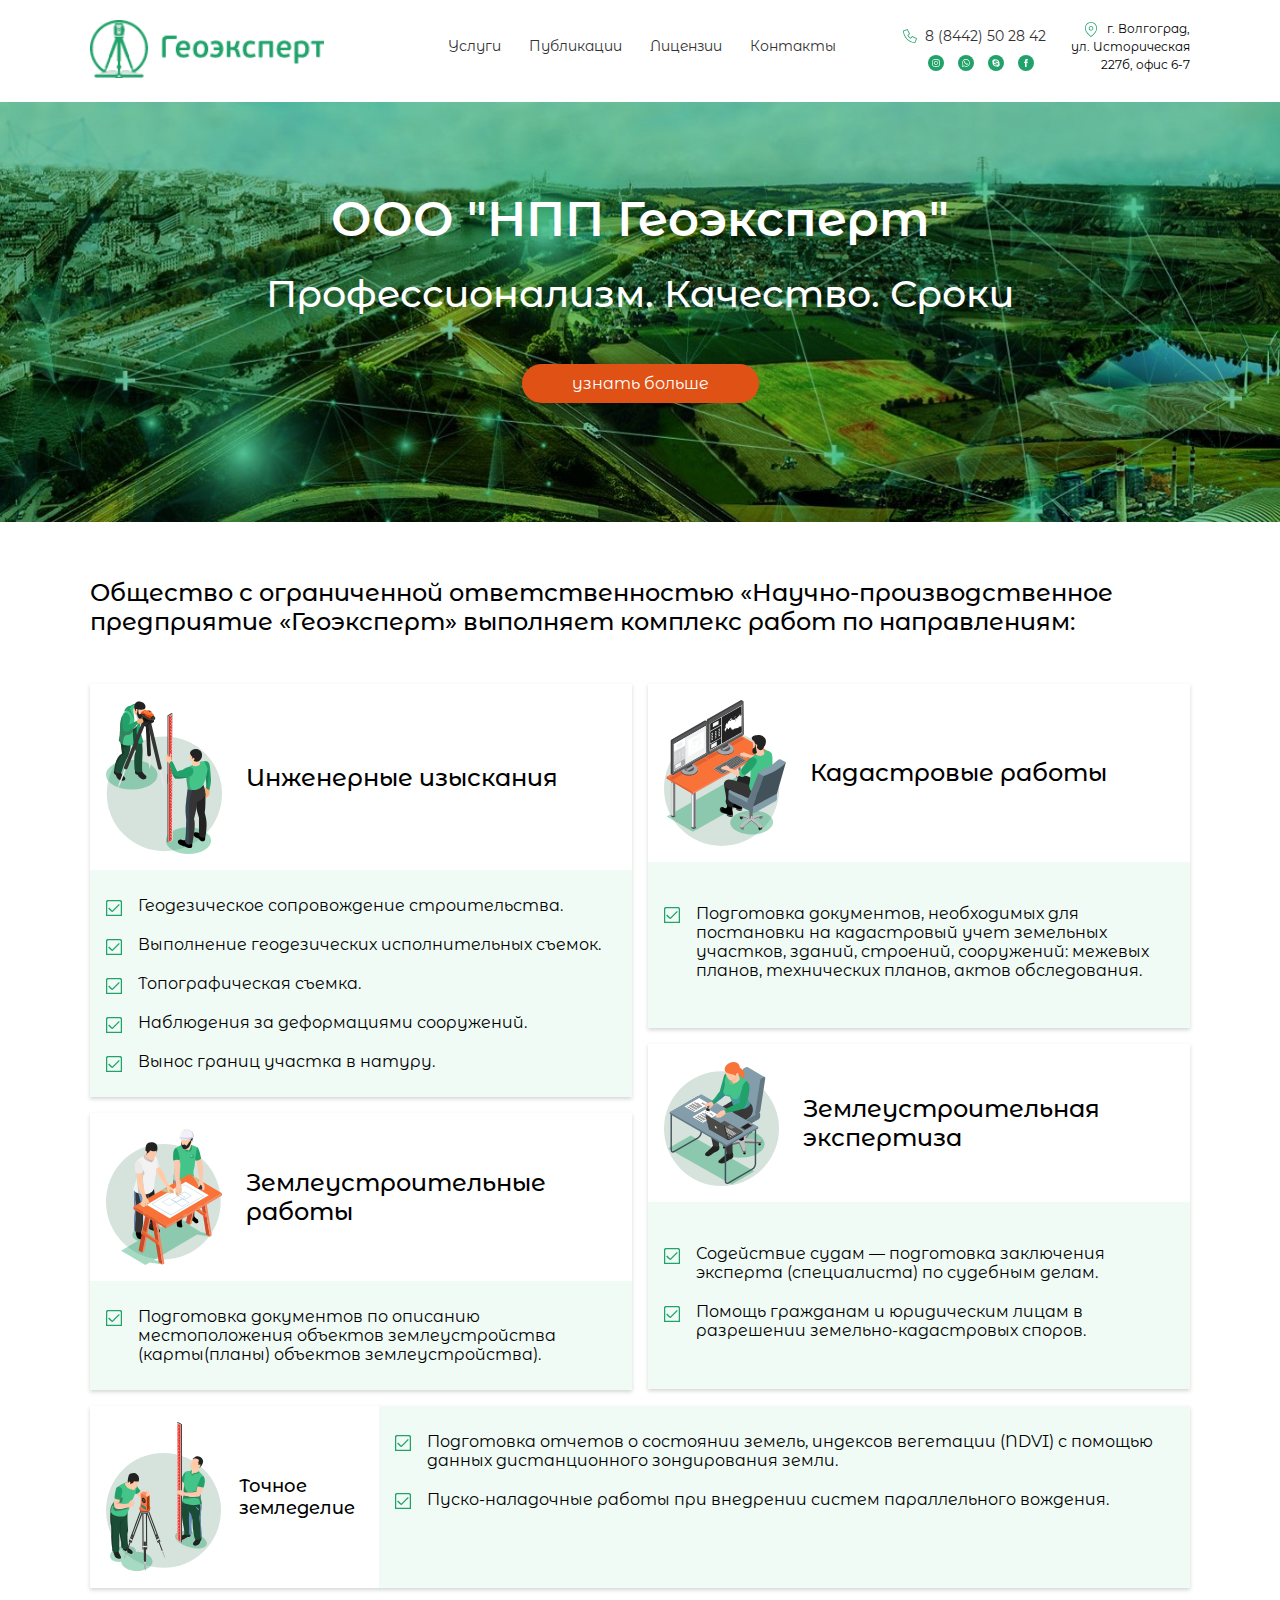
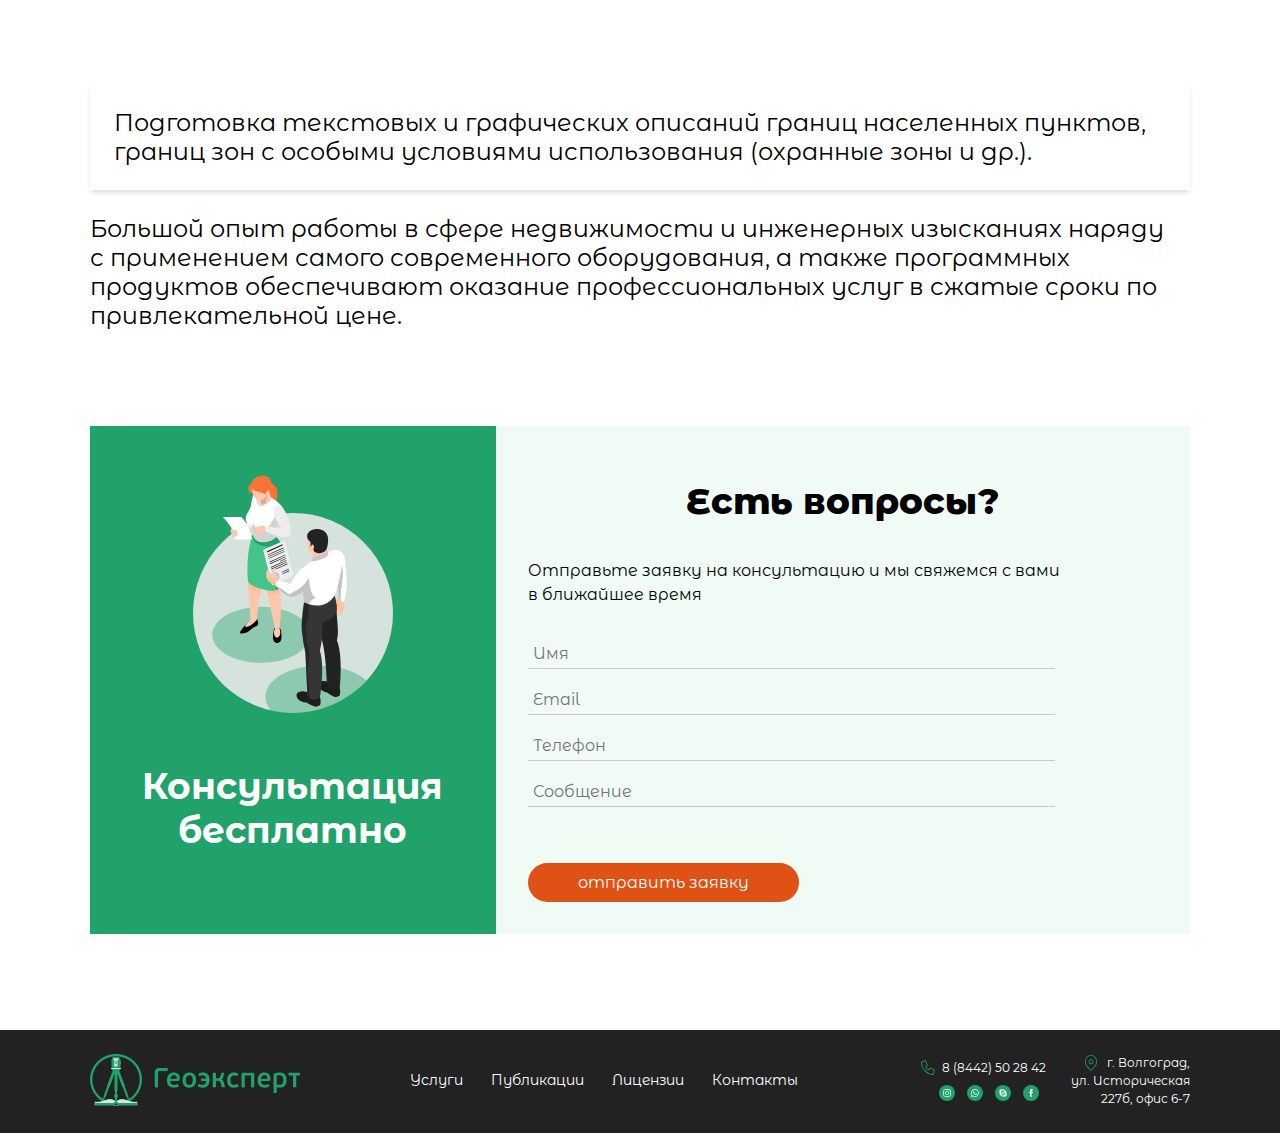
==== commit 3043f1b0: "all layouts are done" ====
--- a/index.html
+++ b/index.html
@@ -2,7 +2,7 @@
 <html>
 
 <head>
-    <title>Page Title</title>
+    <title>Главная страница</title>
     <meta content="text/html;charset=utf-8" http-equiv="Content-Type">
     <meta content="utf-8" http-equiv="encoding">
     <meta name="viewport" content="width=device-width, initial-scale=1">
@@ -28,13 +28,13 @@
                                 <a href="services.html">Услуги</a>
                             </li>
                             <li>
-                                <a href="#">Публикации</a>
-                            </li>
-                            <li>
-                                <a href="#">Лицензии</a>
-                            </li>
-                            <li>
-                                <a href="#">Контакты</a>
+                                <a href="publications.html">Публикации</a>
+                            </li>
+                            <li>
+                                <a href="license.html">Лицензии</a>
+                            </li>
+                            <li>
+                                <a href="contacts.html">Контакты</a>
                             </li>
                         </ul>
                     </div>
@@ -77,13 +77,13 @@
                                 <a href="services.html">Услуги</a>
                             </li>
                             <li>
-                                <a href="#">Публикации</a>
-                            </li>
-                            <li>
-                                <a href="#">Лицензии</a>
-                            </li>
-                            <li>
-                                <a href="#">Контакты</a>
+                                <a href="publications.html">Публикации</a>
+                            </li>
+                            <li>
+                                <a href="license.html">Лицензии</a>
+                            </li>
+                            <li>
+                                <a href="contacts.html">Контакты</a>
                             </li>
                             <li>
                                 <a href="tel:88442502842" class="phoneHeader">
@@ -403,13 +403,13 @@
                             <a href="services.html">Услуги</a>
                         </li>
                         <li>
-                            <a href="#">Публикации</a>
+                            <a href="publications.html">Публикации</a>
                         </li>
                         <li>
-                            <a href="#">Лицензии</a>
+                            <a href="license.html">Лицензии</a>
                         </li>
                         <li>
-                            <a href="#">Контакты</a>
+                            <a href="contacts.html">Контакты</a>
                         </li>
                     </ul>
                 </div>
--- a/style.css
+++ b/style.css
@@ -30,6 +30,14 @@
     .wrapperAboutItemAllMobile {
         display: none;
     }
+
+    .wrapperSertificatesLicensePageMob .wrapperControlsLicense {
+        display: none;
+    }
+
+    .wrapperLicenseAllMobile {
+        display: none;
+    }
     .container .wrapperMainBlock h1 {
         font-size: 30px;
     }
@@ -42,6 +50,15 @@
     #dots-con {
         display: none;
     }
+    #sliderLicense {
+        width: 100%;
+    }
+    .controlsLicense {
+        font-size: 1em;
+    }
+    #dots-conLicense {
+        display: none;
+    }
     #sliderServices {
         width: 100%;
     }
@@ -59,6 +76,12 @@
     }
     #dots-conServicesMobile {
         display: none;
+    }
+    #sliderPublic {
+        width: 100%;
+    }
+    .controlsPublic {
+        font-size: 1em;
     }
     #aboutBlock .wrapperControls {
         display: none;
@@ -143,7 +166,7 @@
     .wraperHeaderMain .wrapperLogo img {
         margin-right: 1.5em;
     }
-    #footer .container .wrapperNavigation ul {
+    #footer .container .wrapperFooter .wrapperNavigation ul {
         display: block;
     }
     body #formBlock {
@@ -175,9 +198,47 @@
     .descriptionServices .wrapperDescriptionServices p {
         font-size: 16px;
     }
-
-    .wrapperSliderServiesMobile {
+    .projectsServices .wrapperBtnServicesSendMessage {
+        display: flex;
+        justify-content: center;
+        align-items: center;
+        padding-top: 2em;
+        padding-bottom: 2em;
+    }
+    .contactsPageItem .itemContactPage a, .contactsPageItem .itemContactPage p {
+        font-size: 16px;
+    }
+    .mapBlockContactsPage .wrapperMapContactsPage {
+        display: block;
+    }
+    .wrapperMapContactsPageMobile {
         display: none;
+    }
+    .itemContactPage {
+        margin-top: 1.5em;
+    }
+    body .mapBlockContactsPage {
+        padding-top: 3em;
+        padding-bottom: 4em;
+    }
+    .wrapperLicensePage .wrapperSertificatesLicensePage {
+        display: flex;
+        justify-content: space-between;
+        padding: 1.3em;
+        box-shadow: rgba(0, 0, 0, 0.1) -4px 9px 25px -6px;
+    }
+
+    .licensePage .wrapperLicensePage h1 {
+        text-align: left;
+        font-size: 32px;
+    }
+
+    #services .activeShrimp {
+        font-size: 12px;
+    }
+
+    .container .notActiveShrimp {
+        font-size: 12px;
     }
 }
 
@@ -226,13 +287,59 @@
     .wrapperDescriptionServices {
         padding-right: 2em;
     }
-
     .wrapperColumnsSliderServices .itemColumnSliderServices img {
         max-width: 13em;
     }
-
     .projectsServices .wrapperSliderServies {
         display: block;
+    }
+    .projectsServices .wrapperProjectServices h2 {
+        font-size: 32px;
+        font-weight: 500;
+        text-align: left;
+    }
+    .wrapperSliderServiesMobile {
+        display: none;
+    }
+    .priceServices .container .wrapperPriceServices h2 {
+        font-size: 32px;
+        font-weight: 500;
+        text-align: left;
+    }
+    .priceServices .titleTablePrices {
+        font-size: 24px;
+        padding: 15px
+    }
+    .priceServices .wrapperPriceTable td {
+        padding: 15px;
+        font-size: 14px;
+    }
+    .wrapperContactsPage .wrapperContactsPageItems {
+        display: flex;
+        justify-content: space-between;
+        align-items: center;
+        margin-top: 3em;
+    }
+    .wrapperContactsPageItems .contactsPageItem {
+        padding-right: 1.5em;
+        text-align: left;
+    }
+    .contactsBlockPage .container h1 {
+        text-align: left;
+    }
+    .contactsBlockPage .wrapperContactsPage h1 {
+        font-size: 32px;
+    }
+    .contactsBlockPage .wrapperPhoneContactPage a span {
+        font-size: 16px;
+    }
+
+    .publicationPage .wrapperPublicationsPage {
+        display: flex;
+    }
+
+    .wrapperpublicationsPageMob {
+        display: none;
     }
 }
 
@@ -264,15 +371,19 @@
         color: #fff;
         font-weight: 500;
     }
-
-    .aboutItemSliderServices  .wrapperColumnsSliderServices .itemColumnSliderServices img {
+    .aboutItemSliderServices .wrapperColumnsSliderServices .itemColumnSliderServices img {
         max-width: 16em;
     }
+    
 }
 
 @media (min-width: 1200px) {
     .container {
         width: 1100px;
+    }
+
+    .wrapperPublicationsPageRightContent.imagePublication h3 {
+        font-size: 3em;
     }
     .wrapperLogoNavigation {
         width: 70%;
@@ -322,21 +433,31 @@
     #footer .wrapperFooter .wrapperPhoneSocialsHeader {
         align-items: center;
     }
-
     .slideServices .aboutItemSliderServices .wrapperColumnsSliderServices .itemColumnSliderServices img {
         max-width: 20.5em;
     }
+
+    .wrapperPublicationsPageRightContent .wrapperContentPublication h3 {
+        font-size: 32px;
+        font-weight: 500;
+        color: #222222;
+    }
+
+    .wrapperBtnPublic .wrapperPublicationsPageLeftContent button{
+        max-width: 40em;
+    }
 }
 
 @media (min-width: 362px) {
-    #footer .wrapperNavigation ul {
+    #footer .wrapperFooter .wrapperNavigation ul {
         display: grid;
         grid-template-columns: 1fr 1fr;
     }
 }
 
 header {
-    padding: 23.5px 0;
+    padding: 20px 0;
+    box-shadow: rgba(33, 35, 38, 0.1) 0px 10px 10px -10px;
 }
 
 /* mobile menu */
@@ -431,6 +552,10 @@
     -webkit-transition-delay: 0.3s;
     -o-transition-delay: 0.3s;
     transition-delay: 0.3s;
+}
+
+#services {
+    margin-top: 1em;
 }
 
 .headerMob ul.menu li.menu-item:nth-child(3) {
@@ -606,7 +731,7 @@
 .headerMob {
     position: absolute;
     display: block;
-    top: 5px;
+    top: 0;
     left: 0;
 }
 
@@ -830,6 +955,90 @@
     justify-content: center;
 }
 
+/* slider publications */
+
+#sliderPublic {
+    width: 100%;
+    margin: 0 auto;
+    position: relative;
+    overflow: hidden;
+    box-shadow: rgba(0, 0, 0, 0.1) 0px 4px 6px -1px, rgba(0, 0, 0, 0.06) 0px 2px 4px -1px;
+}
+
+.slidePublic {
+    width: 100%;
+    display: none;
+    animation-name: fadePublic;
+    animation-duration: 1s;
+}
+
+@keyframes fadePublic {
+    from {
+        opacity: 0.5;
+    }
+    to {
+        opacity: 1;
+    }
+}
+
+#left-arrowPublic {
+    margin-right: 5px;
+}
+
+#right-arrowPublic {
+    margin-left: 5px;
+}
+
+.controlsPublic {
+    transform: translateY(-50%);
+    background: inherit;
+    width: 20px;
+    display: flex;
+    justify-content: center;
+    align-items: center;
+    height: 20px;
+    border-radius: 12px;
+    border: 2px solid #20A26A;
+}
+
+.controlsPublic:hover {
+    transition: 0.3s;
+}
+
+#left-arrowPublic {
+    left: 10px;
+}
+
+#right-arrowPublic {
+    right: 10px;
+}
+
+#dots-conPublic {
+    text-align: center;
+}
+
+#dots-conPublic {
+    display: none;
+}
+
+.dotPublic {
+    display: inline-block;
+    background: grey;
+    padding: 8px;
+    border-radius: 50%;
+    margin: 10px 5px;
+}
+
+.activePublic {
+    background: crimson;
+}
+
+.wrapperControlsPublic {
+    display: flex;
+    margin-top: 3em;
+    justify-content: center;
+}
+
 /* slider services */
 
 #sliderServices {
@@ -910,6 +1119,84 @@
     justify-content: center;
 }
 
+/* Slider license */
+
+#sliderLicense {
+    width: 100%;
+    margin: 0 auto;
+    position: relative;
+    overflow: hidden;
+}
+
+.slideLicense {
+    width: 100%;
+    display: none;
+    animation-name: fadeLicense;
+    animation-duration: 1s;
+}
+
+@keyframes fadeLicense {
+    from {
+        opacity: 0.5;
+    }
+    to {
+        opacity: 1;
+    }
+}
+
+#left-arrowLicense {
+    margin-right: 5px;
+}
+
+#right-arrowLicense {
+    margin-left: 5px;
+}
+
+.controlsLicense {
+    transform: translateY(-50%);
+    background: inherit;
+    width: 20px;
+    display: flex;
+    justify-content: center;
+    align-items: center;
+    height: 20px;
+    border-radius: 12px;
+    border: 2px solid #20A26A;
+}
+
+.controlsLicense:hover {
+    transition: 0.3s;
+}
+
+#left-arrowLicense {
+    left: 10px;
+}
+
+#right-arrowLicense {
+    right: 10px;
+}
+
+#dots-conLicense {
+    text-align: center;
+}
+
+.dotLicense {
+    display: inline-block;
+    background: grey;
+    padding: 8px;
+    border-radius: 50%;
+    margin: 10px 5px;
+}
+
+.activeLicense {
+    background: crimson;
+}
+
+.wrapperControlsLicense {
+    display: flex;
+    margin-top: 2em;
+    justify-content: center;
+}
 
 /* slider services mobile */
 
@@ -990,9 +1277,6 @@
     margin-top: 2em;
     justify-content: center;
 }
-
-
-
 
 .titleBlockAbout {
     font-weight: 500;
@@ -1277,6 +1561,10 @@
     margin-top: 5em;
 }
 
+.wrapperLicenseAllMobile {
+    margin-top: 2em;
+}
+
 .aboutItemSlider {
     width: 100%;
     display: flex;
@@ -1330,10 +1618,12 @@
     text-decoration: underline;
     padding-bottom: 2px;
     color: #222222;
+    font-size: 11px;
 }
 
 .activeShrimp {
     color: #828282;
+    font-size: 11px;
 }
 
 #navigationServicesWrap {
@@ -1356,6 +1646,7 @@
 .navigationServices a {
     text-decoration: none;
     color: #222222;
+    text-align: center;
     font-size: 13px;
     margin-top: 1.5em;
 }
@@ -1414,11 +1705,13 @@
 }
 
 .wrapperProjectServices h2 {
-    font-size: 32px;
+    font-size: 20px;
+    text-align: center;
     font-weight: 500;
 }
 
 /* slider services */
+
 .wrapperColumnsSliderServices {
     display: grid;
     grid-template-columns: 1fr 1fr 1fr;
@@ -1441,21 +1734,24 @@
 }
 
 .priceServices {
-    padding: 1em 0;
+    padding-top: 1em;
+    padding-bottom: 4em;
 }
 
 .priceServices .wrapperPriceServices h2 {
-    font-size: 32px;
+    font-size: 20px;
     font-weight: 500;
+    text-align: center;
 }
 
 .wrapperPriceTable table {
     width: 100%;
+    border-spacing: 0;
     margin-top: 2em;
     box-shadow: rgba(0, 0, 0, 0.1) 0px 4px 6px -1px, rgba(0, 0, 0, 0.06) 0px 2px 4px -1px;
 }
 
-#tablePrices tr:nth-child(even){
+#tablePrices tr:nth-child(even) {
     background-color: #ffffff;
 }
 
@@ -1464,17 +1760,243 @@
 }
 
 .wrapperPriceTable td {
-    padding: 15px;
+    padding: 6px;
     width: 50%;
     line-height: 24px;
+    font-size: 11px;
+    text-align: left;
+}
+
+.titleTablePrices {
     font-size: 14px;
-    text-align: left;
-}
-
-.titleTablePrices {
-    font-size: 24px;
-    padding: 15px;
+    padding: 8px;
     width: 50%;
     text-align: left;
     font-weight: 500;
+}
+
+.projectsServices .wrapperBtnServicesSendMessage .btnLearnMore {
+    padding: 10px 25px;
+}
+
+.wrapperBtnServicesSendMessage {
+    display: none;
+}
+
+.itemColumnSliderServicesMobile {
+    font-size: 13px;
+}
+
+.contactsBlockPage h1 {
+    font-size: 20px;
+    color: #222222;
+    font-weight: 500;
+    text-align: center;
+}
+
+.wrapperPhoneContactPage a {
+    text-decoration: none;
+}
+
+.wrapperPhoneContactPage a span {
+    font-size: 13px;
+    color: #222222;
+}
+
+.itemContactPage a, .itemContactPage p {
+    font-size: 13px;
+    color: #222222;
+    text-decoration: none;
+}
+
+.contactsPageItem {
+    text-align: center;
+}
+
+.wrapperContactsPageItems {
+    margin-top: 2.5em;
+}
+
+.mapBlockContactsPage {
+    padding-top: 2em;
+    padding-bottom: 2em;
+}
+
+.wrapperMapContactsPage {
+    display: none;
+}
+
+.wrapperSertificatesLicensePage {
+    margin-top: 2em;
+}
+
+.licensePage {
+    padding-bottom: 3em;
+}
+
+.sertificateLicensePageItem img {
+    width: 100%;
+}
+
+.wrapperSertificatesLicensePage {
+    display: none;
+}
+
+.sertificateLicensePageItem {
+    display: flex;
+    flex-direction: column;
+    align-items: center;
+    justify-content: center;
+    padding: 1em
+}
+
+.sertificateLicensePageItem a {
+    color: #20A26A;
+    font-size: 16px;
+    margin-top: 1em;
+}
+
+#dots-conLicense {
+    display: none;
+}
+
+.aboutItemSliderLicense {
+    text-align: center;
+}
+
+.aboutItemSliderLicense a {
+    color: #20A26A;
+    font-size: 16px;
+}
+
+.aboutItemSliderLicense img{
+    width: 100%;
+    margin-bottom: 1.5em;
+}
+
+.wrapperLicensePage h1 {
+    text-align: center;
+    font-weight: 500;
+    font-size: 20px;
+}
+
+.publicationPage {
+    padding-top: 1em;
+    padding-bottom: 4em;
+}
+
+/* Tabs publication */
+
+.wrapperPublicationsPage {
+    display: flex;
+    justify-content: space-between;
+}
+
+.wrapperPublicationsPageLeftContent {
+    display: flex;
+    flex-direction: column;
+    justify-content: center;
+}
+
+.wrapperPublicationsPageLeftContent button{
+    background: inherit;
+    border: none;
+    text-align: left;
+    font-size: 13px;
+    line-height: 21px;
+    padding: 0;
+    margin-top: 3em;
+    max-width: 30em;
+}
+
+.wrapperPublicationsPageRightContent {
+    padding-left: 3em;
+    width: 100%;
+}
+
+.tabcontent {
+    width: 100%;
+}
+
+.imagePublication {
+    background: url('./img/publications.jpg');
+    background-size: cover;
+    width: 100%;
+    padding-top: 5%;
+    padding-bottom: 5%;
+    text-align: center;
+    background-repeat: no-repeat;
+}
+
+.imagePublication h3 {
+    font-size: 2em;
+    font-weight: 500;
+    color: #fff;
+}
+
+.wrapperContentPublication h3 {
+    font-size: 22px;
+    font-weight: 500;
+    color: #222222;
+}
+
+.wrapperContentPublication p {
+    font-size: 16px;
+    color: #222222;
+}
+
+.wrapperContentPublication {
+    padding-right: 1em;
+}
+
+.wrapperPublicationsPage {
+    display: none;
+} 
+
+.aboutItemSliderPublic button {
+    background: inherit;
+    border: none;
+    margin-top: 2em;
+    font-size: 13px;
+}
+
+.wrapperPublicationsMobileContent {
+    margin-top: 2em;
+}
+
+.wrapperPublicationsMobileContent .tabcontent img {
+    width: 100%;
+}
+
+.mobileImagePublic {
+    background: url('./img/publicmob.jpg');
+    background-size: cover;
+    width: 100%;
+    height: 15em;
+    display: flex;
+    justify-content: center;
+    align-items: center;
+    text-align: center;
+    background-repeat: no-repeat;
+}
+
+.mobileImagePublic h3 {
+    font-size: 20px;
+    color: #fff;
+    font-weight: 500;
+}
+
+.wrapperContentMobilePublicationItem h3 {
+    font-size: 20px;
+    font-weight: 500;
+}
+
+.wrapperContentMobilePublicationItem p {
+    font-size: 13px;
+}
+
+.wrapperButtonLearnMore {
+    display: flex;
+    justify-content: center;
+    align-items: center;
 }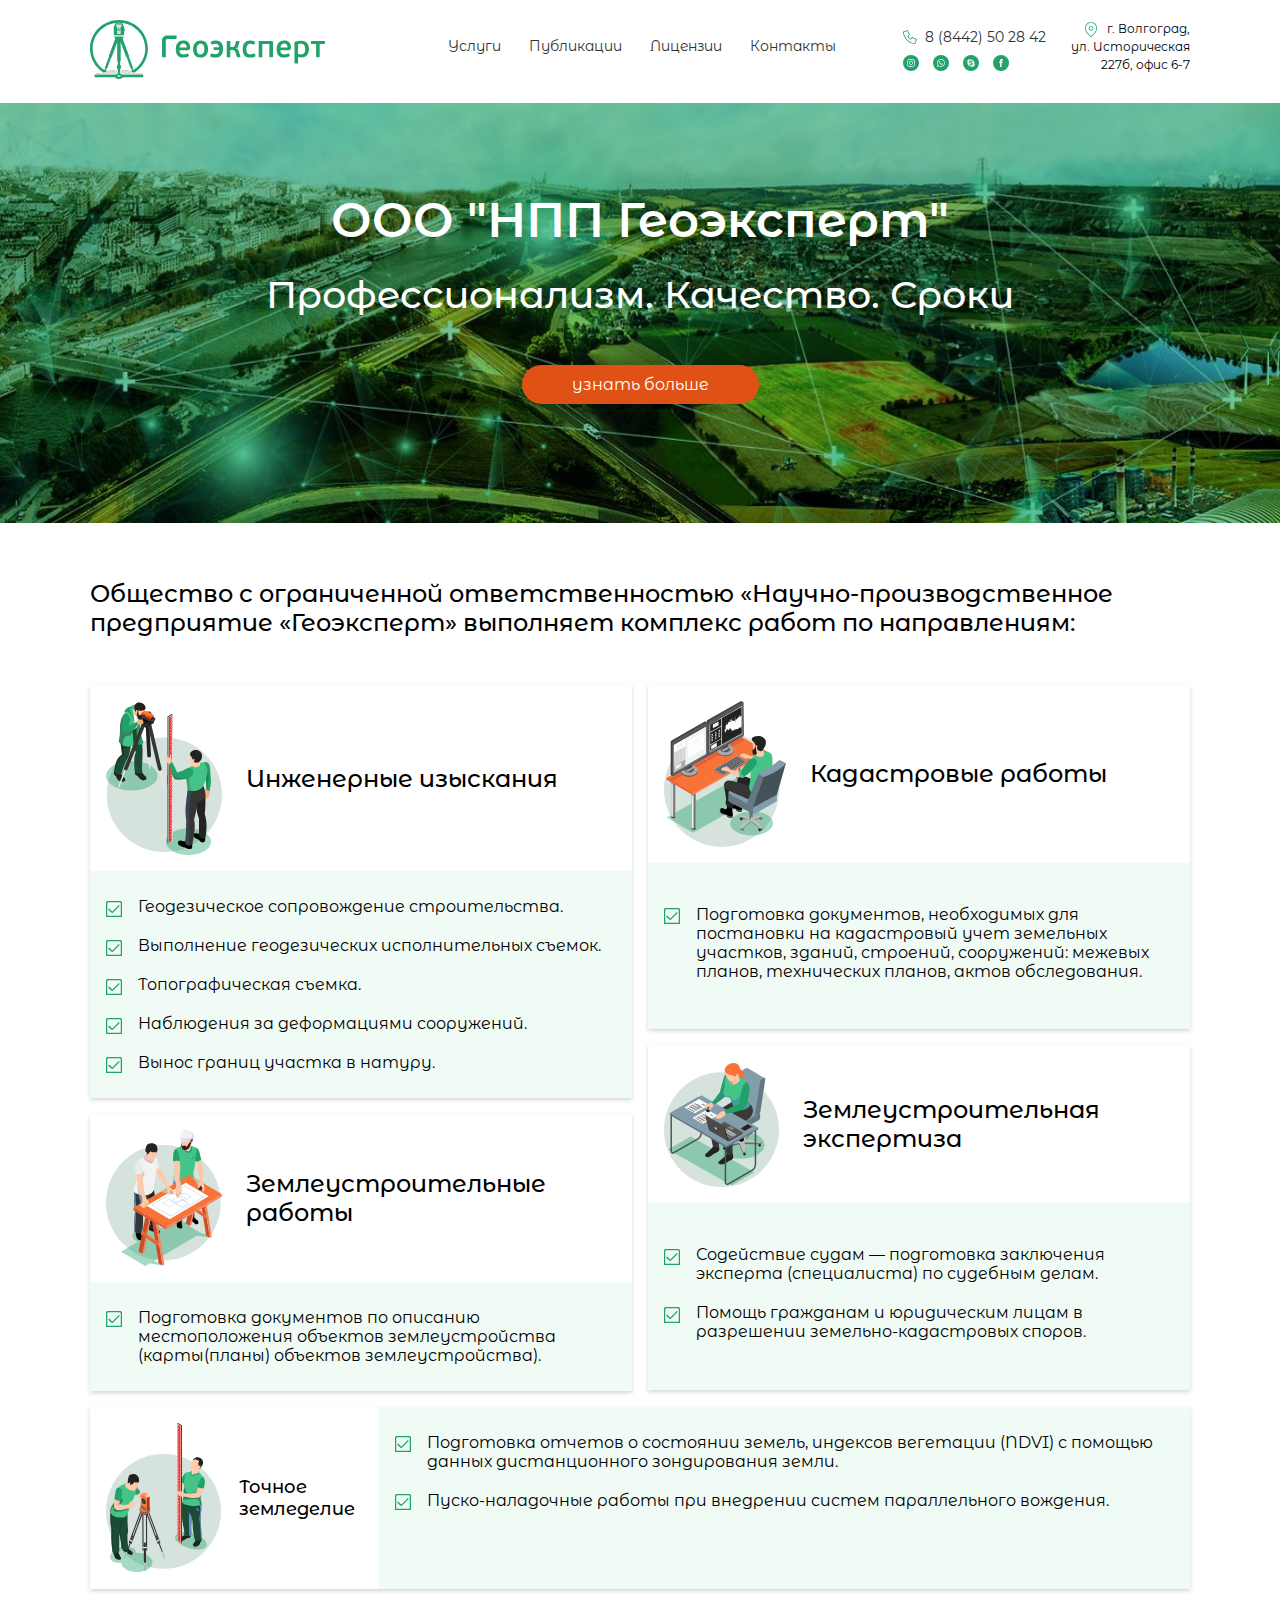
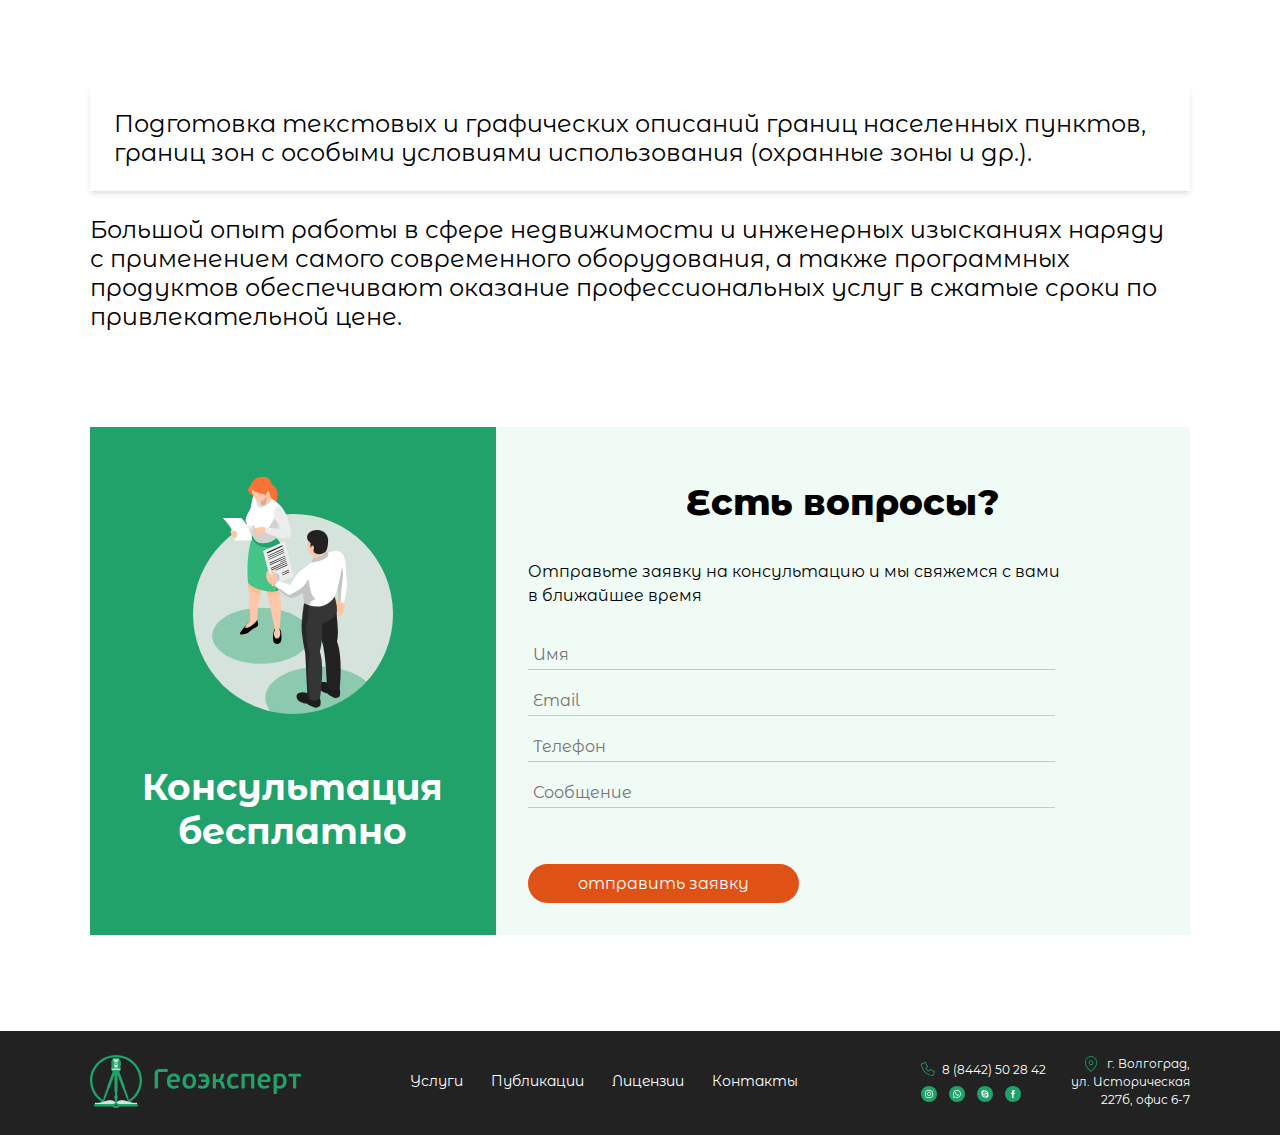
==== commit cd5500d1: "changed" ====
--- a/index.html
+++ b/index.html
@@ -20,7 +20,7 @@
             <div class="wraperHeaderMain">
                 <div class="wrapperLogoNavigation">
                     <div class="wrapperLogo">
-                        <a href="index.html"><img src="img/logo.png" alt=""></a>
+                        <a href="index.html"><img src="img/logo.svg" alt=""></a>
                     </div>
                     <div class="wrapperNavigation">
                         <ul>
@@ -61,7 +61,7 @@
 
             <div class="wrapperHeaderMobile">
                 <div class="wrapperLogoMobile">
-                    <a href="index.html"><img src="img/logo.png" alt=""></a>
+                    <a href="index.html"><img src="img/logo.svg" alt=""></a>
                 </div>
                 <div class="headerMob">
                     <div class="icon-container">
@@ -395,7 +395,7 @@
         <div class="container">
             <div class="wrapperFooter">
                 <div class="wrapperLogo">
-                    <a href="index.html"><img src="img/logo.png" alt=""></a>
+                    <a href="index.html"><img src="img/logo.svg" alt=""></a>
                 </div>
                 <div class="wrapperNavigation">
                     <ul>
@@ -442,7 +442,6 @@
 
     <script src="script.js"></script>
     <script src="slider.js"></script>
-    <script src="slider-services.js"></script>
 </body>
 
 </html>--- a/style.css
+++ b/style.css
@@ -30,26 +30,18 @@
     .wrapperAboutItemAllMobile {
         display: none;
     }
-
     .wrapperSertificatesLicensePageMob .wrapperControlsLicense {
         display: none;
     }
-
     .wrapperLicenseAllMobile {
         display: none;
     }
     .container .wrapperMainBlock h1 {
         font-size: 30px;
     }
-    #slider {
-        width: 100%;
-    }
     .controls {
         font-size: 1em;
     }
-    #dots-con {
-        display: none;
-    }
     #sliderLicense {
         width: 100%;
     }
@@ -62,19 +54,31 @@
     #sliderServices {
         width: 100%;
     }
+    #sliderServicesSecond {
+        width: 100%;
+    }
     .controlsServices {
         font-size: 1em;
     }
     #dots-conServices {
         display: none;
     }
+    #dots-conServicesSecond, #dots-conServicesThird, #dots-conServicesFourth, #dots-conServicesFifth {
+        display: none;
+    }
     #sliderServicesMobile {
         width: 100%;
     }
+    #sliderServicesMobileSecond {
+        width: 100%;
+    }
     .controlsServicesMobile {
         font-size: 1em;
     }
     #dots-conServicesMobile {
+        display: none;
+    }
+    #dots-conServicesMobileSecond, #dots-conServicesMobileThird, #dots-conServicesMobileFourth, #dots-conServicesMobileFifth {
         display: none;
     }
     #sliderPublic {
@@ -198,7 +202,7 @@
     .descriptionServices .wrapperDescriptionServices p {
         font-size: 16px;
     }
-    .projectsServices .wrapperBtnServicesSendMessage {
+    .descriptionServices .wrapperBtnServicesSendMessage {
         display: flex;
         justify-content: center;
         align-items: center;
@@ -208,6 +212,9 @@
     .contactsPageItem .itemContactPage a, .contactsPageItem .itemContactPage p {
         font-size: 16px;
     }
+    .contactsBlockPage .contactsPageItem .wrapperPhoneContactPage span {
+        font-size: 16px;
+    }
     .mapBlockContactsPage .wrapperMapContactsPage {
         display: block;
     }
@@ -227,18 +234,26 @@
         padding: 1.3em;
         box-shadow: rgba(0, 0, 0, 0.1) -4px 9px 25px -6px;
     }
-
     .licensePage .wrapperLicensePage h1 {
         text-align: left;
         font-size: 32px;
     }
-
     #services .activeShrimp {
         font-size: 12px;
     }
-
     .container .notActiveShrimp {
         font-size: 12px;
+    }
+    #footer .container .wrapperPhoneSocialsHeader {
+        align-items: flex-start;
+    }
+
+    #navigationServicesWrap .navigationServices a {
+        text-align: left;
+    }
+
+    #navigationServicesWrap .navigationServices button {
+        text-align: left;
     }
 }
 
@@ -290,10 +305,10 @@
     .wrapperColumnsSliderServices .itemColumnSliderServices img {
         max-width: 13em;
     }
-    .projectsServices .wrapperSliderServies {
+    .descriptionServices .wrapperSliderServies {
         display: block;
     }
-    .projectsServices .wrapperProjectServices h2 {
+    .descriptionServices .wrapperProjectServices h2 {
         font-size: 32px;
         font-weight: 500;
         text-align: left;
@@ -301,16 +316,16 @@
     .wrapperSliderServiesMobile {
         display: none;
     }
-    .priceServices .container .wrapperPriceServices h2 {
+    .descriptionServices .container .wrapperPriceServices h2 {
         font-size: 32px;
         font-weight: 500;
         text-align: left;
     }
-    .priceServices .titleTablePrices {
+    .descriptionServices .titleTablePrices {
         font-size: 24px;
         padding: 15px
     }
-    .priceServices .wrapperPriceTable td {
+    .descriptionServices .wrapperPriceTable td {
         padding: 15px;
         font-size: 14px;
     }
@@ -333,11 +348,9 @@
     .contactsBlockPage .wrapperPhoneContactPage a span {
         font-size: 16px;
     }
-
     .publicationPage .wrapperPublicationsPage {
         display: flex;
     }
-
     .wrapperpublicationsPageMob {
         display: none;
     }
@@ -356,12 +369,8 @@
     .aboutItem .aboutItemTop {
         flex-direction: row;
     }
-    .wrapperContactsHeader .wrapperPhoneSocialsHeader .wrapperSocialsHeader a {
-        margin-left: 1em;
-        margin-right: 0;
-    }
     .wrapperContactsHeader .wrapperPhoneSocialsHeader .wrapperSocialsHeader {
-        justify-content: flex-end;
+        justify-content: flex-start;
     }
     .wrapperNavigationServices .navigationServicesImage {
         height: 19em;
@@ -374,14 +383,12 @@
     .aboutItemSliderServices .wrapperColumnsSliderServices .itemColumnSliderServices img {
         max-width: 16em;
     }
-    
 }
 
 @media (min-width: 1200px) {
     .container {
         width: 1100px;
     }
-
     .wrapperPublicationsPageRightContent.imagePublication h3 {
         font-size: 3em;
     }
@@ -431,19 +438,18 @@
         max-width: 100%;
     }
     #footer .wrapperFooter .wrapperPhoneSocialsHeader {
-        align-items: center;
+        align-items: flex-start;
     }
     .slideServices .aboutItemSliderServices .wrapperColumnsSliderServices .itemColumnSliderServices img {
         max-width: 20.5em;
     }
-
     .wrapperPublicationsPageRightContent .wrapperContentPublication h3 {
         font-size: 32px;
         font-weight: 500;
+        line-height: 40px;
         color: #222222;
     }
-
-    .wrapperBtnPublic .wrapperPublicationsPageLeftContent button{
+    .wrapperBtnPublic .wrapperPublicationsPageLeftContent button {
         max-width: 40em;
     }
 }
@@ -785,7 +791,7 @@
 
 .wrapperSocialsHeader {
     display: flex;
-    justify-content: flex-end;
+    justify-content: flex-start;
 }
 
 .wrapperAddressHeader {
@@ -878,7 +884,7 @@
 /* slider main */
 
 #slider {
-    width: 80%;
+    width: 100%;
     margin: 0 auto;
     position: relative;
     overflow: hidden;
@@ -1049,6 +1055,14 @@
     box-shadow: rgba(0, 0, 0, 0.1) 0px 4px 6px -1px, rgba(0, 0, 0, 0.06) 0px 2px 4px -1px;
 }
 
+#sliderServicesSecond {
+    width: 100%;
+    margin: 0 auto;
+    position: relative;
+    overflow: hidden;
+    box-shadow: rgba(0, 0, 0, 0.1) 0px 4px 6px -1px, rgba(0, 0, 0, 0.06) 0px 2px 4px -1px;
+}
+
 .slideServices {
     width: 100%;
     display: none;
@@ -1069,7 +1083,15 @@
     margin-right: 5px;
 }
 
+#left-arrowServicesSecond, #left-arrowServicesThird, #left-arrowServicesFourth, #left-arrowServicesFifth {
+    margin-right: 5px;
+}
+
 #right-arrowServices {
+    margin-left: 5px;
+}
+
+#right-arrowServicesSecond, #right-arrowServicesThird, #right-arrowServicesFourth, #right-arrowServicesFifth {
     margin-left: 5px;
 }
 
@@ -1093,13 +1115,26 @@
     left: 10px;
 }
 
+#left-arrowServicesSecond, #left-arrowServicesThird, #left-arrowServicesFourth, #left-arrowServicesFifth {
+    left: 10px;
+}
+
 #right-arrowServices {
     right: 10px;
 }
 
+#right-arrowServicesSecond, #right-arrowServicesThird, #right-arrowServicesFourth, #right-arrowServicesFifth {
+    right: 10px;
+}
+
 #dots-conServices {
     text-align: center;
 }
+
+#dots-conServicesSecond, #dots-conServicesThird, #dots-conServicesFourth, #dots-conServicesFifth  {
+    text-align: center;
+}
+
 
 .dotServices {
     display: inline-block;
@@ -1207,6 +1242,13 @@
     overflow: hidden;
 }
 
+#sliderServicesMobileSecond {
+    width: 100%;
+    margin: 0 auto;
+    position: relative;
+    overflow: hidden;
+}
+
 .slideServicesMobile {
     width: 100%;
     display: none;
@@ -1226,8 +1268,14 @@
 #left-arrowServicesMobile {
     margin-right: 5px;
 }
-
+#left-arrowServicesMobileSecond, #left-arrowServicesMobileThird, #left-arrowServicesMobileFourth, #left-arrowServicesMobileFifth {
+    margin-right: 5px;
+}
 #right-arrowServicesMobile {
+    margin-left: 5px;
+}
+
+#right-arrowServicesMobileSecond, #right-arrowServicesMobileThird, #right-arrowServicesMobileFourth, #right-arrowServicesMobileFifth {
     margin-left: 5px;
 }
 
@@ -1250,12 +1298,24 @@
 #left-arrowServicesMobile {
     left: 10px;
 }
+#left-arrowServicesMobileSecond, #left-arrowServicesMobileThird, #left-arrowServicesMobileFourth, #left-arrowServicesMobileFifth {
+    left: 10px;
+}
 
 #right-arrowServicesMobile {
     right: 10px;
 }
 
+#right-arrowServicesMobileSecond, #right-arrowServicesMobileThird, #right-arrowServicesMobileFourth, #right-arrowServicesMobileFifth {
+    right: 10px;
+}
+
 #dots-conServicesMobile {
+    text-align: center;
+    display: none;
+}
+
+#dots-conServicesMobileSecond, #dots-conServicesMobileThird, #dots-conServicesMobileFourth, #dots-conServicesMobileFifth {
     text-align: center;
     display: none;
 }
@@ -1274,8 +1334,12 @@
 
 .wrapperControlsServicesMobile {
     display: flex;
+    margin-top: 3em;
+    justify-content: center;
+}
+
+.wrapperPriceServices {
     margin-top: 2em;
-    justify-content: center;
 }
 
 .titleBlockAbout {
@@ -1506,7 +1570,7 @@
 .wrapperPhoneSocialsHeader {
     display: flex;
     flex-direction: column;
-    align-items: center;
+    align-items: flex-start;
     justify-content: center;
 }
 
@@ -1624,6 +1688,11 @@
 .activeShrimp {
     color: #828282;
     font-size: 11px;
+}
+
+.wrapperBreadShrimp p {
+    margin-top: 3px;
+    margin-bottom: 0;
 }
 
 #navigationServicesWrap {
@@ -1639,7 +1708,6 @@
     align-items: center;
     padding-bottom: 1.5em;
     flex-direction: column;
-    justify-content: center;
     box-shadow: rgba(0, 0, 0, 0.1) 0px 4px 6px -1px, rgba(0, 0, 0, 0.06) 0px 2px 4px -1px;
 }
 
@@ -1700,10 +1768,6 @@
     justify-content: center;
 }
 
-.projectsServices {
-    padding-top: 1em;
-}
-
 .wrapperProjectServices h2 {
     font-size: 20px;
     text-align: center;
@@ -1733,12 +1797,7 @@
     text-align: center;
 }
 
-.priceServices {
-    padding-top: 1em;
-    padding-bottom: 4em;
-}
-
-.priceServices .wrapperPriceServices h2 {
+.descriptionServices .wrapperPriceServices h2 {
     font-size: 20px;
     font-weight: 500;
     text-align: center;
@@ -1775,8 +1834,13 @@
     font-weight: 500;
 }
 
-.projectsServices .wrapperBtnServicesSendMessage .btnLearnMore {
+.descriptionServices .wrapperBtnServicesSendMessage .btnLearnMore {
     padding: 10px 25px;
+}
+
+.descriptionServices {
+    padding-top: 2em;
+    padding-bottom: 3em;
 }
 
 .wrapperBtnServicesSendMessage {
@@ -1809,6 +1873,10 @@
     text-decoration: none;
 }
 
+.contactsPageItem .wrapperPhoneContactPage span {
+    font-size: 13px;
+}
+
 .contactsPageItem {
     text-align: center;
 }
@@ -1820,6 +1888,10 @@
 .mapBlockContactsPage {
     padding-top: 2em;
     padding-bottom: 2em;
+}
+
+#dots-con {
+    display: none;
 }
 
 .wrapperMapContactsPage {
@@ -1869,7 +1941,7 @@
     font-size: 16px;
 }
 
-.aboutItemSliderLicense img{
+.aboutItemSliderLicense img {
     width: 100%;
     margin-bottom: 1.5em;
 }
@@ -1898,7 +1970,7 @@
     justify-content: center;
 }
 
-.wrapperPublicationsPageLeftContent button{
+.wrapperPublicationsPageLeftContent button {
     background: inherit;
     border: none;
     text-align: left;
@@ -1919,11 +1991,13 @@
 }
 
 .imagePublication {
-    background: url('./img/publications.jpg');
+    background: url(./img/publications.jpg);
     background-size: cover;
     width: 100%;
-    padding-top: 5%;
-    padding-bottom: 5%;
+    height: 16em;
+    display: flex;
+    align-items: center;
+    justify-content: center;
     text-align: center;
     background-repeat: no-repeat;
 }
@@ -1943,6 +2017,7 @@
 .wrapperContentPublication p {
     font-size: 16px;
     color: #222222;
+    line-height: 24px;
 }
 
 .wrapperContentPublication {
@@ -1951,7 +2026,7 @@
 
 .wrapperPublicationsPage {
     display: none;
-} 
+}
 
 .aboutItemSliderPublic button {
     background: inherit;
@@ -1999,4 +2074,93 @@
     display: flex;
     justify-content: center;
     align-items: center;
+}
+
+/* modal license */
+
+.modal {
+    position: fixed;
+    top: 0;
+    right: 0;
+    bottom: 0;
+    left: 0;
+    z-index: 20;
+    width: 100%;
+    height: 100%;
+    margin: 0;
+    padding: 0;
+    padding: 20px;
+    pointer-events:none;
+    opacity: 0;
+    visibility: hidden;
+    transition: visibility 0s linear 0.1s, opacity 0.3s ease;
+}
+
+.modal.open {
+    pointer-events:auto;
+    visibility: visible;
+    opacity: 1;
+    padding: 20px;
+    transition-delay: 0.2s;
+}
+
+.modal__overlay {
+    position: fixed;
+    top: 0;
+    left: 0;
+    bottom: 0;
+    right: 0;
+    z-index: 21;
+    background-color: rgba(0, 0, 0, 0.7);
+}
+
+.modal__close {
+    position: absolute;
+    top: -10px;
+    right: 3em;
+    border: none;
+    outline: none;
+    background: none;
+    font-size: 24px;
+    z-index: 100;
+    color: #20A26A;
+    font-weight: bold;
+}
+
+.modal__close:hover {
+    color: #000;
+    transition: 0.4s;
+}
+
+.modal__container {
+    position: relative;
+    z-index: 22;
+    width: 100%;
+    height: 93%;
+    top: 0;
+    bottom: 0;
+    margin-bottom: 20px;
+    text-align: center;
+}
+
+.modal__container img{
+    height: 100%;
+    width: auto;
+}
+
+#defaultOpenServices {
+    color: rgb(130, 130, 130);
+}
+
+.navigationServices button {
+    background: inherit;
+    padding: 0;
+    border: none;
+    font-size: 16px;
+    margin-top: 1.5em;
+    text-align: center;
+}
+
+.wrapperNavigationServices {
+    margin-top: 2em;
 }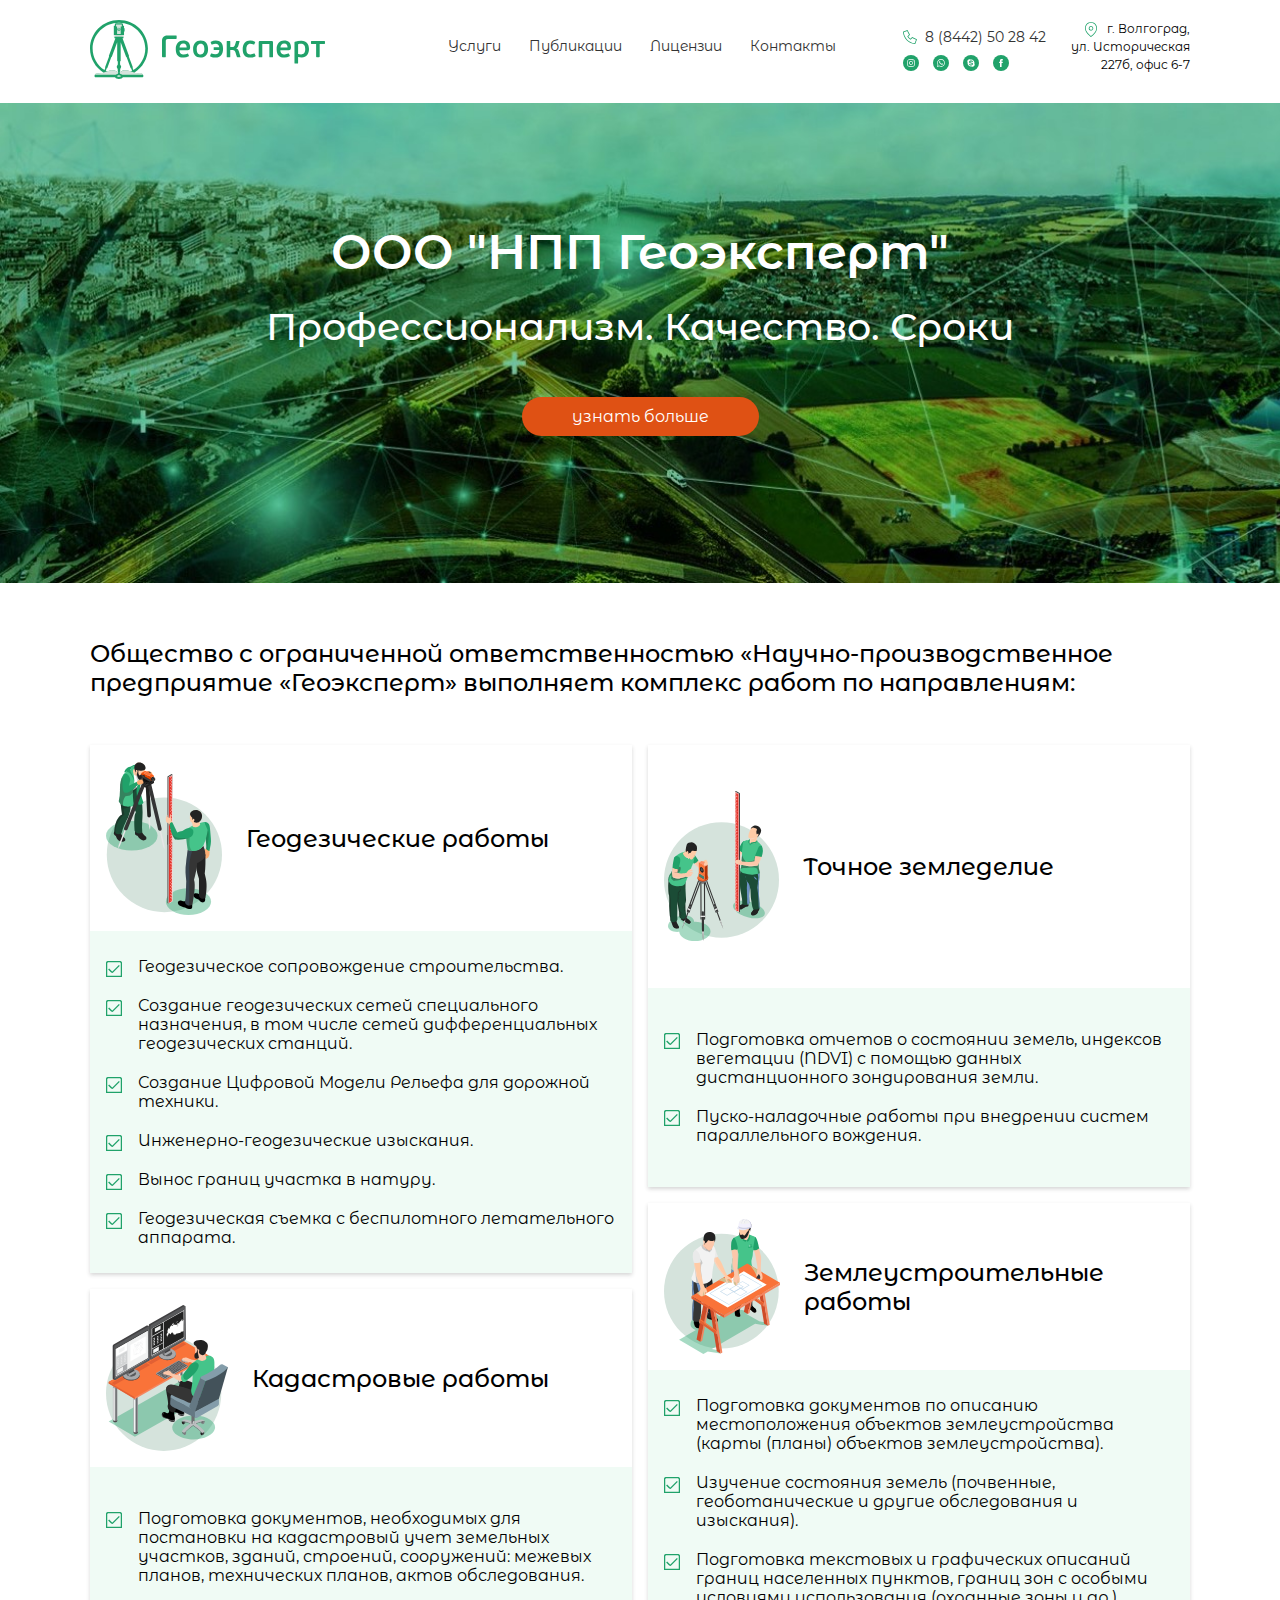
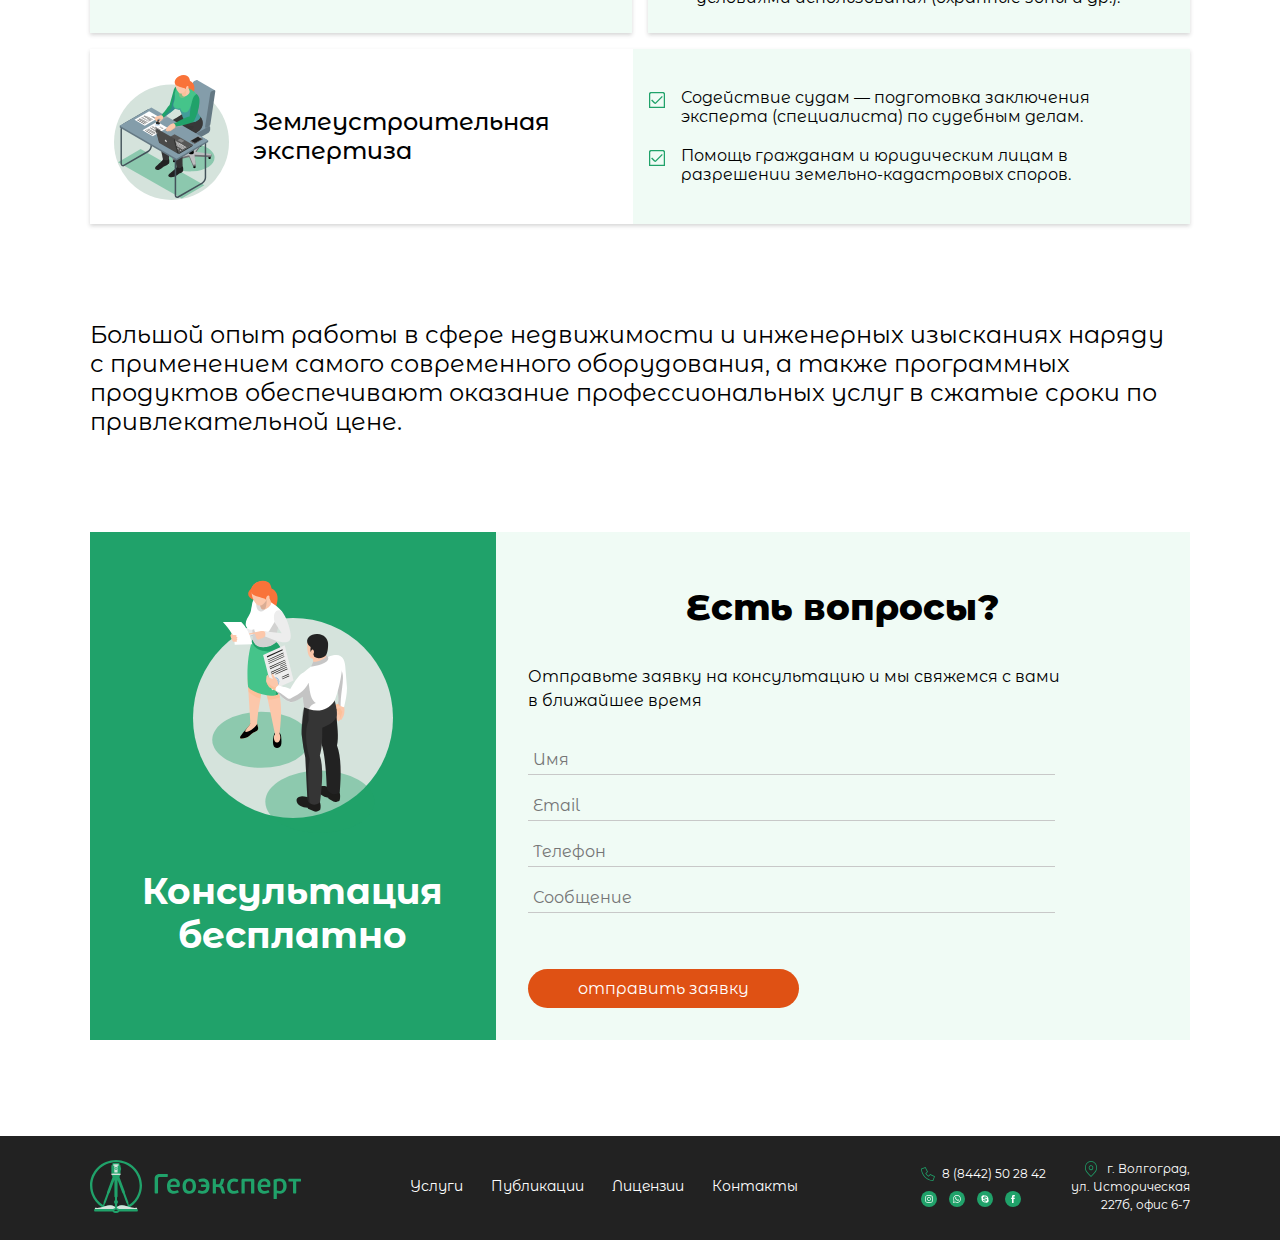
==== commit 5faf4782: "all modified" ====
--- a/index.html
+++ b/index.html
@@ -128,7 +128,7 @@
                             <div class="aboutItemTop">
                                 <img src="img/about/illustr1.svg" alt="">
                                 <div>
-                                    <p class="titleBlockAbout">Инженерные изыскания</p>
+                                    <p class="titleBlockAbout">Геодезические работы</p>
                                 </div>
                             </div>
                             <div class="aboutItemBottom">
@@ -138,19 +138,55 @@
                                 </div>
                                 <div class="aboutItemBottomBlock">
                                     <img src="img/about/check.png" alt="">
-                                    <p>Выполнение геодезических исполнительных съемок.</p>
-                                </div>
-                                <div class="aboutItemBottomBlock">
-                                    <img src="img/about/check.png" alt="">
-                                    <p>Топографическая съемка.</p>
-                                </div>
-                                <div class="aboutItemBottomBlock">
-                                    <img src="img/about/check.png" alt="">
-                                    <p>Наблюдения за деформациями сооружений.</p>
+                                    <p>Создание геодезических сетей специального назначения, в том числе сетей
+                                        дифференциальных геодезических станций.</p>
+                                </div>
+                                <div class="aboutItemBottomBlock">
+                                    <img src="img/about/check.png" alt="">
+                                    <p>Создание Цифровой Модели Рельефа для дорожной техники.</p>
+                                </div>
+                                <div class="aboutItemBottomBlock">
+                                    <img src="img/about/check.png" alt="">
+                                    <p>Инженерно-геодезические изыскания.</p>
                                 </div>
                                 <div class="aboutItemBottomBlock">
                                     <img src="img/about/check.png" alt="">
                                     <p>Вынос границ участка в натуру.</p>
+                                </div>
+                                <div class="aboutItemBottomBlock">
+                                    <img src="img/about/check.png" alt="">
+                                    <p>Геодезическая съемка с беспилотного летательного аппарата.</p>
+                                </div>
+                            </div>
+                        </div>
+                        <div class="aboutItem">
+                            <div class="aboutItemTop">
+                                <img src="img/about/illustr2.svg" alt="">
+                                <p class="titleBlockAbout">Кадастровые работы</p>
+                            </div>
+                            <div class="aboutItemBottom aboutItemSpecialSet">
+                                <div class="aboutItemBottomBlock">
+                                    <img src="img/about/check.png" alt="">
+                                    <p>Подготовка документов, необходимых для постановки на кадастровый учет земельных
+                                        участков, зданий, строений, сооружений: межевых планов, технических планов,
+                                        актов обследования.</p>
+                                </div>
+                            </div>
+                        </div>
+                        <div class="aboutItem">
+                            <div class="aboutItemTop" id="aboutItemTopThird">
+                                <img src="img/about/illustr5.svg" alt="">
+                                <p class="titleBlockAbout">Точное земледелие</p>
+                            </div>
+                            <div class="aboutItemBottom aboutItemSpecialSet" id="aboutItemBottomThird">
+                                <div class="aboutItemBottomBlock">
+                                    <img src="img/about/check.png" alt="">
+                                    <p>Подготовка отчетов о состоянии земель, индексов вегетации (NDVI) с помощью данных
+                                        дистанционного зондирования земли.</p>
+                                </div>
+                                <div class="aboutItemBottomBlock">
+                                    <img src="img/about/check.png" alt="">
+                                    <p>Пуско-наладочные работы при внедрении систем параллельного вождения.</p>
                                 </div>
                             </div>
                         </div>
@@ -164,58 +200,36 @@
                             <div class="aboutItemBottom">
                                 <div class="aboutItemBottomBlock">
                                     <img src="img/about/check.png" alt="">
-                                    <p>Подготовка документов по описанию местоположения объектов землеустройства
-                                        (карты(планы) объектов землеустройства).</p>
-                                </div>
-                            </div>
-                        </div>
-                        <div class="aboutItem">
-                            <div class="aboutItemTop">
-                                <img src="img/about/illustr2.svg" alt="">
-                                <p class="titleBlockAbout">Кадастровые работы</p>
-                            </div>
-                            <div class="aboutItemBottom aboutItemSpecialSet">
-                                <div class="aboutItemBottomBlock">
-                                    <img src="img/about/check.png" alt="">
-                                    <p>Подготовка документов, необходимых для постановки на кадастровый учет земельных
-                                        участков, зданий, строений, сооружений: межевых планов, технических планов,
-                                        актов обследования.</p>
-                                </div>
-                            </div>
-                        </div>
-                        <div class="aboutItem">
-                            <div class="aboutItemTop">
-                                <img src="img/about/illustr4.svg" alt="">
-                                <p class="titleBlockAbout">Землеустроительная экспертиза</p>
-                            </div>
-                            <div class="aboutItemBottom aboutItemSpecialSet">
-                                <div class="aboutItemBottomBlock">
-                                    <img src="img/about/check.png" alt="">
-                                    <p>Содействие судам — подготовка заключения эксперта (специалиста) по судебным
-                                        делам.</p>
-                                </div>
-                                <div class="aboutItemBottomBlock">
-                                    <img src="img/about/check.png" alt="">
-                                    <p>Помощь гражданам и юридическим лицам в разрешении земельно-кадастровых споров.
-                                    </p>
+                                    <p>Подготовка документов по описанию местоположения объектов землеустройства (карты
+                                        (планы) объектов землеустройства).</p>
+                                </div>
+                                <div class="aboutItemBottomBlock">
+                                    <img src="img/about/check.png" alt="">
+                                    <p>Изучение состояния земель (почвенные, геоботанические и другие обследования и
+                                        изыскания).</p>
+                                </div>
+                                <div class="aboutItemBottomBlock">
+                                    <img src="img/about/check.png" alt="">
+                                    <p>Подготовка текстовых и графических описаний границ населенных пунктов, границ зон
+                                        с особыми условиями использования (охранные зоны и др.).</p>
                                 </div>
                             </div>
                         </div>
                     </div>
                     <div class="aboutItem" id="lastAboutItem">
                         <div class="aboutItemTop">
-                            <img src="img/about/illustr5.svg" alt="">
-                            <p class="titleBlockAbout">Точное земледелие</p>
+                            <img src="img/about/illustr4.svg" alt="">
+                            <p class="titleBlockAbout">Землеустроительная экспертиза</p>
                         </div>
                         <div class="aboutItemBottom">
                             <div class="aboutItemBottomBlock">
                                 <img src="img/about/check.png" alt="">
-                                <p>Подготовка отчетов о состоянии земель, индексов вегетации (NDVI) с помощью данных
-                                    дистанционного зондирования земли.</p>
+                                <p>Содействие судам — подготовка заключения эксперта (специалиста) по судебным
+                                    делам.</p>
                             </div>
                             <div class="aboutItemBottomBlock">
                                 <img src="img/about/check.png" alt="">
-                                <p>Пуско-наладочные работы при внедрении систем параллельного вождения.</p>
+                                <p>Помощь гражданам и юридическим лицам в разрешении земельно-кадастровых споров.</p>
                             </div>
                         </div>
                     </div>
@@ -226,7 +240,7 @@
                             <div class="aboutItemSlider">
                                 <div class="aboutItemTopSlider">
                                     <img src="img/about/illustr1.svg" alt="">
-                                    <p class="titleBlockAboutSlider">Инженерные изыскания</p>
+                                    <p class="titleBlockAboutSlider">Геодезические работы</p>
                                 </div>
                                 <div class="aboutItemBottomSlider">
                                     <div class="aboutItemBottomBlockSlider">
@@ -235,19 +249,24 @@
                                     </div>
                                     <div class="aboutItemBottomBlockSlider">
                                         <img src="img/about/check.png" alt="">
-                                        <p>Выполнение геодезических исполнительных съемок.</p>
-                                    </div>
-                                    <div class="aboutItemBottomBlockSlider">
-                                        <img src="img/about/check.png" alt="">
-                                        <p>Топографическая съемка.</p>
-                                    </div>
-                                    <div class="aboutItemBottomBlockSlider">
-                                        <img src="img/about/check.png" alt="">
-                                        <p>Наблюдения за деформациями сооружений.</p>
+                                        <p>Создание геодезических сетей специального назначения, в том числе сетей
+                                            дифференциальных геодезических станций.</p>
+                                    </div>
+                                    <div class="aboutItemBottomBlockSlider">
+                                        <img src="img/about/check.png" alt="">
+                                        <p>Создание Цифровой Модели Рельефа для дорожной техники.</p>
+                                    </div>
+                                    <div class="aboutItemBottomBlockSlider">
+                                        <img src="img/about/check.png" alt="">
+                                        <p>Инженерно-геодезические изыскания.</p>
                                     </div>
                                     <div class="aboutItemBottomBlockSlider">
                                         <img src="img/about/check.png" alt="">
                                         <p>Вынос границ участка в натуру.</p>
+                                    </div>
+                                    <div class="aboutItemBottomBlockSlider">
+                                        <img src="img/about/check.png" alt="">
+                                        <p>Геодезическая съемка с беспилотного летательного аппарата.</p>
                                     </div>
                                 </div>
                             </div>
@@ -263,7 +282,17 @@
                                     <div class="aboutItemBottomBlockSlider">
                                         <img src="img/about/check.png" alt="">
                                         <p>Подготовка документов по описанию местоположения объектов землеустройства
-                                            (карты(планы) объектов землеустройства).</p>
+                                            (карты (планы) объектов землеустройства).</p>
+                                    </div>
+                                    <div class="aboutItemBottomBlockSlider">
+                                        <img src="img/about/check.png" alt="">
+                                        <p>Изучение состояния земель (почвенные, геоботанические и другие обследования и
+                                            изыскания).</p>
+                                    </div>
+                                    <div class="aboutItemBottomBlockSlider">
+                                        <img src="img/about/check.png" alt="">
+                                        <p>Подготовка текстовых и графических описаний границ населенных пунктов, границ
+                                            зон с особыми условиями использования (охранные зоны и др.)</p>
                                     </div>
                                 </div>
                             </div>
@@ -351,12 +380,6 @@
     <section id="descriptionBlock">
         <div class="container">
             <div class="wrapperDescription">
-                <div class="wrapperDescriptionItem">
-                    <p>
-                        Подготовка текстовых и графических описаний границ населенных пунктов, границ зон с особыми
-                        условиями использования (охранные зоны и др.).
-                    </p>
-                </div>
                 <div class="wrapperDescriptionItemSpecial">
                     <p>
                         Большой опыт работы в сфере недвижимости и инженерных изысканиях наряду с применением самого
--- a/style.css
+++ b/style.css
@@ -14,194 +14,261 @@
     .wrapperHeaderMobile {
         display: none;
     }
+
     #footer .wrapperFooter .wrapperLogo {
         justify-content: flex-start;
     }
+
     #footer .wrapperFooter .wrapperLogo {
         grid-column: 1;
     }
+
     header .container .wraperHeaderMain {
         display: block;
     }
+
     .wrapperLogoNavigation {
         display: flex;
         justify-content: space-between;
     }
-    .wrapperAboutItemAllMobile {
-        display: none;
-    }
+
     .wrapperSertificatesLicensePageMob .wrapperControlsLicense {
         display: none;
     }
+
     .wrapperLicenseAllMobile {
         display: none;
     }
+
     .container .wrapperMainBlock h1 {
         font-size: 30px;
     }
+
     .controls {
         font-size: 1em;
     }
+
     #sliderLicense {
         width: 100%;
     }
+
     .controlsLicense {
         font-size: 1em;
     }
+
     #dots-conLicense {
         display: none;
     }
+
     #sliderServices {
         width: 100%;
     }
+
     #sliderServicesSecond {
         width: 100%;
     }
+
     .controlsServices {
         font-size: 1em;
     }
+
     #dots-conServices {
         display: none;
     }
+
     #dots-conServicesSecond, #dots-conServicesThird, #dots-conServicesFourth, #dots-conServicesFifth {
         display: none;
     }
+
     #sliderServicesMobile {
         width: 100%;
     }
+
     #sliderServicesMobileSecond {
         width: 100%;
     }
+
     .controlsServicesMobile {
         font-size: 1em;
     }
+
     #dots-conServicesMobile {
         display: none;
     }
+
     #dots-conServicesMobileSecond, #dots-conServicesMobileThird, #dots-conServicesMobileFourth, #dots-conServicesMobileFifth {
         display: none;
     }
+
     #sliderPublic {
         width: 100%;
     }
+
     .controlsPublic {
         font-size: 1em;
     }
-    #aboutBlock .wrapperControls {
-        display: none;
-    }
+
     .container .wrapperMainBlock h2 {
         font-size: 27px;
     }
+
     .aboutItemTop .titleBlockAbout {
         font-size: 18px;
     }
+
+    .modal .modal__container {
+        width: 100%;
+        height: 93%;
+    }
+
     .container .btnLearnMore {
         font-size: 16px;
         padding: 10px 50px;
         margin-top: 1em;
     }
+
     .wraperHeaderMain .wrapperContactsHeader a {
         font-size: 14px;
     }
-    body #mainBlock {
-        min-height: 420px;
-    }
+
+    .itemColumnSliderServicesMobile p {
+        font-size: 16px;
+    }
+
+    #slider .aboutItemBottomSlider {
+        align-items: center;
+    }
+
     .container .aboutUsTitle {
         font-size: 24px;
         text-align: left;
     }
-    .wrapperAboutUs .wrapperAboutItemAll {
-        display: block;
-    }
+
     body #descriptionBlock {
         margin-top: 6em;
     }
+
     .wrapperDescription .wrapperDescriptionItem p, .wrapperDescription .wrapperDescriptionItemSpecial p {
         font-size: 18px;
         text-align: left;
     }
+
     .wrapperForm .formBlockLeft img {
         max-width: auto;
     }
+
     #footer .wrapperFooter .wrapperLogo img {
         max-width: auto;
         margin-right: 1.5em;
     }
+
     #footer .container .wrapperFooter {
         display: grid;
         grid-template-columns: 0.6fr 1.3fr;
         grid-gap: 15px;
     }
+
     #footer .wrapperFooter .wrapperContactsHeader {
         justify-content: space-between;
     }
+
     header .wraperHeaderMain .wrapperContactsHeader {
         justify-content: space-between;
     }
+
     .wrapperFooter .wrapperContactsHeader {
         grid-column: 1 / span 2;
     }
+
     .wrapperPhoneSocialsHeader .wrapperSocialsHeader a {
         margin-right: 1em;
         margin-left: 0;
     }
+
     .wrapperPhoneSocialsHeader .wrapperSocialsHeader {
         justify-content: flex-start;
     }
+
     .wrapperNavigation {
         text-align: right;
     }
+
     #footer .wrapperFooter .wrapperContactsHeader .wrapperAddressHeader {
         display: block;
     }
+
+    .modal .modal__container img {
+        height: 100%;
+        width: auto;
+    }
+
     #footer .wrapperAddressHeaderAdd {
         display: none;
     }
+
     #footer .wrapperFooter .wrapperPhoneSocialsHeader {
         width: auto;
     }
+
     .wrapperFooter .wrapperNavigation ul li a, .wraperHeaderMain .wrapperNavigation ul li a {
         font-size: 14px;
     }
+
     #footer .wrapperFooter span {
         font-size: 12px;
     }
+
     .wraperHeaderMain .wrapperLogo img {
         margin-right: 1.5em;
     }
+
     #footer .container .wrapperFooter .wrapperNavigation ul {
         display: block;
     }
+
     body #formBlock {
         margin-top: 6em;
         padding-bottom: 6em;
     }
+
     #footer .container .wrapperNavigation ul li {
         margin-left: 1.5em;
         margin-right: 0;
     }
+
     header .wrapperLogoNavigation .wrapperNavigation ul li {
         margin-left: 1.5em;
         margin-right: 0;
     }
+
     .wrapperNavigationServices {
         display: flex;
     }
+
     #navigationServicesWrap .navigationServices {
         margin-right: 2em;
         margin-bottom: 0;
         align-items: flex-start;
     }
+
+    .modal .modal__close {
+        top: -10px;
+        right: 3em;
+    }
+
     #navigationServicesWrap .navigationServices a {
         font-size: 16px;
     }
+
     .navigationServicesImage .btnLearnMore {
         display: none;
     }
-    .descriptionServices .wrapperDescriptionServices p {
+
+    .descriptionServices .wrapperDescriptionServices p, .descriptionServices .wrapperDescriptionServices ul li {
         font-size: 16px;
-    }
+        line-height: 24px;
+    }
+
     .descriptionServices .wrapperBtnServicesSendMessage {
         display: flex;
         justify-content: center;
@@ -209,41 +276,52 @@
         padding-top: 2em;
         padding-bottom: 2em;
     }
+
     .contactsPageItem .itemContactPage a, .contactsPageItem .itemContactPage p {
         font-size: 16px;
     }
+
     .contactsBlockPage .contactsPageItem .wrapperPhoneContactPage span {
         font-size: 16px;
     }
+
     .mapBlockContactsPage .wrapperMapContactsPage {
         display: block;
     }
+
     .wrapperMapContactsPageMobile {
         display: none;
     }
+
     .itemContactPage {
         margin-top: 1.5em;
     }
+
     body .mapBlockContactsPage {
         padding-top: 3em;
         padding-bottom: 4em;
     }
+
     .wrapperLicensePage .wrapperSertificatesLicensePage {
         display: flex;
         justify-content: space-between;
         padding: 1.3em;
         box-shadow: rgba(0, 0, 0, 0.1) -4px 9px 25px -6px;
     }
+
     .licensePage .wrapperLicensePage h1 {
         text-align: left;
         font-size: 32px;
     }
+
     #services .activeShrimp {
         font-size: 12px;
     }
+
     .container .notActiveShrimp {
         font-size: 12px;
     }
+
     #footer .container .wrapperPhoneSocialsHeader {
         align-items: flex-start;
     }
@@ -258,6 +336,7 @@
 }
 
 @media (min-width: 768px) {
+
     /* .container {
         width: 740px;
     } */
@@ -266,121 +345,247 @@
         justify-content: space-between;
         flex-direction: row;
     }
+
     .wrapperLogoNavigation .wrapperNavigation {
         text-align: center;
     }
+
     .container .wrapperDescription .wrapperDescriptionItem p, .container .wrapperDescription .wrapperDescriptionItemSpecial p {
         font-size: 24px;
     }
+
     .wrapperForm .formBlockLeft h3, .wrapperForm .formBlockRight h3 {
         font-size: 36px;
         text-align: center;
     }
+
+    .wrapperBtnServicesSendMessageSpecial {
+        height: 60px;
+    }
+
     .formBlockLeft {
         width: 35%;
     }
+    .wrapperAboutItemAllMobile {
+        display: none;
+    }
+
     .wrapperForm .formBlockParagr {
         max-width: 85%;
         font-size: 16px;
         line-height: 24px;
         text-align: left;
     }
+
+    #aboutBlock .wrapperControls {
+        display: none;
+    }
+
     .wrapperForm .formBlockRight form {
         display: flex;
         flex-direction: column;
         align-items: flex-start;
     }
+
     .wrapperForm .formBlockRight form input {
         width: 82%;
     }
+
     #navigationServicesWrap .navigationServices {
         padding-right: 5em;
     }
+
     .wrapperNavigationServices .navigationServicesImage {
         padding-top: 1.5em;
     }
+
     .wrapperDescriptionServices {
         padding-right: 2em;
     }
-    .wrapperColumnsSliderServices .itemColumnSliderServices img {
+
+    .wrapperColumnsSliderServices .itemColumnSliderServices img, .wrapperColumnsSliderServices .itemColumnSliderServices p {
         max-width: 13em;
     }
-    .descriptionServices .wrapperSliderServies {
-        display: block;
-    }
-    .descriptionServices .wrapperProjectServices h2 {
+
+    .wrapperServicesItems .videoServicesItem__description {
+        margin-top: 0;
+    }
+
+    .descriptionServices #sliderServicesFifthItem {
+        display: none;
+    }
+
+    .descriptionServices #sliderServicesFour {
+        display: none;
+    }
+
+    .descriptionServices .accordion-content #sliderServicesThirdItem {
+        display: none;
+    }
+
+    /* .descriptionServices .container .wrapperProjectServices h2 {
         font-size: 32px;
         font-weight: 500;
         text-align: left;
-    }
+    } */
+
     .wrapperSliderServiesMobile {
         display: none;
     }
+
     .descriptionServices .container .wrapperPriceServices h2 {
         font-size: 32px;
         font-weight: 500;
         text-align: left;
     }
+
     .descriptionServices .titleTablePrices {
         font-size: 24px;
         padding: 15px
     }
+
+    .accordion-content__wrapper__videoWrapper {
+        padding: 1em 2em;
+        box-shadow: rgb(0 0 0 / 10%) 0px 4px 6px -1px, rgb(0 0 0 / 6%) 0px 2px 4px -1px;
+    }
+
     .descriptionServices .wrapperPriceTable td {
         padding: 15px;
         font-size: 14px;
     }
+
     .wrapperContactsPage .wrapperContactsPageItems {
         display: flex;
         justify-content: space-between;
         align-items: center;
         margin-top: 3em;
     }
+
+    .wrapperProjectServices .wrapperBlockServicesSimpleProjects, .accordion-content .wrapperBlockServicesSimpleProjects {
+        display: flex;
+    }
+
     .wrapperContactsPageItems .contactsPageItem {
         padding-right: 1.5em;
         text-align: left;
     }
+
     .contactsBlockPage .container h1 {
         text-align: left;
     }
+
     .contactsBlockPage .wrapperContactsPage h1 {
         font-size: 32px;
     }
+
     .contactsBlockPage .wrapperPhoneContactPage a span {
         font-size: 16px;
     }
+
     .publicationPage .wrapperPublicationsPage {
         display: flex;
     }
+
     .wrapperpublicationsPageMob {
         display: none;
     }
+
+    .wrapperAboutUs .wrapperAboutItemAll {
+        display: block;
+    }
+
+    .wrapperSliderServiesMob {
+        display: none;
+    }
+
+    .wrapperServicesItems__accordion-content__projects #sliderServicesFirst {
+        display: block;
+    }
+
+    .accordion-content__listWorks__items .accordion-content__listWorks__items__items {
+        display: flex;
+        flex-wrap: wrap;
+    }
+
+    .wrapperKadastrServicesStadies .wrapperKadastrServicesStadies__listWorks {
+        display: flex;
+        flex-wrap: wrap;
+    }
+
+    .wrapperServicesItems__accordion-content__wrapper .accordion-content__BlockServicesSimpleProjects {
+        display: block;
+    }
+
+    .wrapperServicesItems #sliderServicesNine {
+        display: none;
+    }
+
+    .accordion-content__wrapper__videoWrapper .videoServicesItem {
+        display: flex;
+        justify-content: space-between;
+        align-items: flex-start;
+        flex-direction: row;
+    }
+
+    .wrapperServicesItems #videoItemDescriptionBlock {
+        display: flex;
+    }
+    
 }
 
 @media (min-width: 992px) {
     .container {
         width: 920px;
     }
+
     #mainBlock .container .wrapperMainBlock h1 {
         font-size: 48px;
     }
+
     #mainBlock .container .wrapperMainBlock h2 {
         font-size: 38px;
     }
+
     .aboutItem .aboutItemTop {
         flex-direction: row;
     }
+
+    .wrapperServicesItems .videoServicesItem img {
+        width: 50%;
+    }
+    .videoServicesItem__description {
+        width: 45%;
+        padding: 0 2em;
+    }
+
+    body #mainBlock {
+        min-height: 480px;
+    }
+
+    #mainBlock .wrapperMainBlock {
+        display: flex;
+        text-align: center;
+        padding-top: 5.5em;
+        flex-direction: column;
+        justify-content: center;
+        align-items: center;
+    }
+
     .wrapperContactsHeader .wrapperPhoneSocialsHeader .wrapperSocialsHeader {
         justify-content: flex-start;
     }
+
     .wrapperNavigationServices .navigationServicesImage {
         height: 19em;
     }
+
     .wrapperNavigationServices .navigationServicesImage h3 {
         font-size: 36px;
         color: #fff;
         font-weight: 500;
     }
-    .aboutItemSliderServices .wrapperColumnsSliderServices .itemColumnSliderServices img {
+
+    .aboutItemSliderServices .wrapperColumnsSliderServices .itemColumnSliderServices img, .aboutItemSliderServices .wrapperColumnsSliderServices .itemColumnSliderServices p {
         max-width: 16em;
     }
 }
@@ -389,66 +594,84 @@
     .container {
         width: 1100px;
     }
+
     .wrapperPublicationsPageRightContent.imagePublication h3 {
         font-size: 3em;
     }
+
     .wrapperLogoNavigation {
         width: 70%;
     }
+
     .wrapperContactsHeader {
         width: 30%;
         margin-top: 0;
     }
+
     header .container .wraperHeaderMain {
         display: flex;
         justify-content: space-between;
     }
+
     #footer .container .wrapperFooter {
         display: flex;
         justify-content: space-between;
     }
-    .wrapperAboutItems .aboutItemTop .titleBlockAbout {
+
+    .wrapperAboutItemAll .aboutItemTop .titleBlockAbout {
         font-size: 24px;
         margin-left: 1em;
         word-wrap: normal;
     }
+
     .aboutItemBottom .aboutItemBottomBlock p {
         font-size: 16px;
     }
+
     .wraperHeaderMain .wrapperContactsHeader {
         margin-top: 0;
     }
+
     #footer .container .wrapperFooter .wrapperContactsHeader {
         justify-content: flex-end;
     }
+
     header .container .wraperHeaderMain .wrapperContactsHeader {
         justify-content: flex-end;
     }
+
     #footer .container .wrapperFooter .wrapperContactsHeader {
         margin-top: 0;
     }
+
     header .container .wrapperLogoNavigation .wrapperNavigation ul li {
         margin-right: 1.5em;
         margin-left: 0;
     }
+
     .wraperHeaderMain .wrapperLogo img {
         width: 100%;
     }
+
     #footer .wrapperFooter .wrapperLogo img {
         max-width: 100%;
     }
+
     #footer .wrapperFooter .wrapperPhoneSocialsHeader {
         align-items: flex-start;
     }
-    .slideServices .aboutItemSliderServices .wrapperColumnsSliderServices .itemColumnSliderServices img {
+
+    .slideServices .aboutItemSliderServices .wrapperColumnsSliderServices .itemColumnSliderServices img, .slideServices .aboutItemSliderServices .wrapperColumnsSliderServices .itemColumnSliderServices p {
         max-width: 20.5em;
     }
+
     .wrapperPublicationsPageRightContent .wrapperContentPublication h3 {
         font-size: 32px;
         font-weight: 500;
         line-height: 40px;
         color: #222222;
     }
+
     .wrapperBtnPublic .wrapperPublicationsPageLeftContent button {
         max-width: 40em;
     }
@@ -794,6 +1017,10 @@
     justify-content: flex-start;
 }
 
+#sliderServicesFour {
+    display: block;
+}
+
 .wrapperAddressHeader {
     max-width: 10em;
     margin-left: 2em;
@@ -815,7 +1042,7 @@
     background: url("img/bg.jpg");
     background-repeat: no-repeat;
     background-size: cover;
-    min-height: 300px;
+    min-height: 320px;
 }
 
 .wrapperMainBlock {
@@ -902,6 +1129,7 @@
     from {
         opacity: 0.5;
     }
+
     to {
         opacity: 1;
     }
@@ -913,6 +1141,10 @@
 
 #right-arrow {
     margin-left: 5px;
+}
+
+#dots-conServices {
+    display: none;
 }
 
 .controls {
@@ -982,6 +1214,7 @@
     from {
         opacity: 0.5;
     }
+
     to {
         opacity: 1;
     }
@@ -1052,7 +1285,6 @@
     margin: 0 auto;
     position: relative;
     overflow: hidden;
-    box-shadow: rgba(0, 0, 0, 0.1) 0px 4px 6px -1px, rgba(0, 0, 0, 0.06) 0px 2px 4px -1px;
 }
 
 #sliderServicesSecond {
@@ -1060,7 +1292,6 @@
     margin: 0 auto;
     position: relative;
     overflow: hidden;
-    box-shadow: rgba(0, 0, 0, 0.1) 0px 4px 6px -1px, rgba(0, 0, 0, 0.06) 0px 2px 4px -1px;
 }
 
 .slideServices {
@@ -1074,6 +1305,7 @@
     from {
         opacity: 0.5;
     }
+
     to {
         opacity: 1;
     }
@@ -1131,10 +1363,9 @@
     text-align: center;
 }
 
-#dots-conServicesSecond, #dots-conServicesThird, #dots-conServicesFourth, #dots-conServicesFifth  {
-    text-align: center;
-}
-
+#dots-conServicesSecond, #dots-conServicesThird, #dots-conServicesFourth, #dots-conServicesFifth {
+    text-align: center;
+}
 
 .dotServices {
     display: inline-block;
@@ -1150,7 +1381,7 @@
 
 .wrapperControlsServices {
     display: flex;
-    margin-top: 2em;
+    margin-top: 1em;
     justify-content: center;
 }
 
@@ -1174,6 +1405,7 @@
     from {
         opacity: 0.5;
     }
+
     to {
         opacity: 1;
     }
@@ -1260,6 +1492,7 @@
     from {
         opacity: 0.5;
     }
+
     to {
         opacity: 1;
     }
@@ -1268,9 +1501,11 @@
 #left-arrowServicesMobile {
     margin-right: 5px;
 }
+
 #left-arrowServicesMobileSecond, #left-arrowServicesMobileThird, #left-arrowServicesMobileFourth, #left-arrowServicesMobileFifth {
     margin-right: 5px;
 }
+
 #right-arrowServicesMobile {
     margin-left: 5px;
 }
@@ -1298,6 +1533,7 @@
 #left-arrowServicesMobile {
     left: 10px;
 }
+
 #left-arrowServicesMobileSecond, #left-arrowServicesMobileThird, #left-arrowServicesMobileFourth, #left-arrowServicesMobileFifth {
     left: 10px;
 }
@@ -1334,9 +1570,11 @@
 
 .wrapperControlsServicesMobile {
     display: flex;
-    margin-top: 3em;
-    justify-content: center;
-}
+    margin-bottom: 1.5em;
+    margin-top: 0.5em;
+    justify-content: center;
+}
+
 
 .wrapperPriceServices {
     margin-top: 2em;
@@ -1388,7 +1626,7 @@
 
 #lastAboutItem {
     display: flex;
-    justify-content: space-between;
+    width: 100%;
 }
 
 .aboutItemSpecialSet {
@@ -1401,7 +1639,16 @@
 }
 
 #lastAboutItem .aboutItemTop {
-    padding-right: 1.5em;
+    padding: 1.5em;
+    width: 48%;
+}
+
+#lastAboutItem .aboutItemBottom {
+    display: flex;
+    width: 51%;
+    flex-direction: column;
+    align-items: center;
+    justify-content: center;
 }
 
 .wrapperDescriptionItem {
@@ -1723,6 +1970,11 @@
     color: #828282;
 }
 
+#navigationServicesImageItem {
+    background-size: cover;
+    background-repeat: no-repeat;
+}
+
 .navigationServicesImage {
     background: url('img/bgservices.jpg');
     background-size: cover;
@@ -1743,10 +1995,10 @@
     font-weight: 500;
 }
 
-.wrapperDescriptionServices p {
+.wrapperDescriptionServices p, .wrapperDescriptionServices ul li {
     font-size: 13px;
-    line-height: 24px;
-    font-weight: 500;
+    line-height: 18px;
+    font-weight: 400;
 }
 
 .navigationServicesImage .btnLearnMore {
@@ -1769,7 +2021,6 @@
 }
 
 .wrapperProjectServices h2 {
-    font-size: 20px;
     text-align: center;
     font-weight: 500;
 }
@@ -1787,10 +2038,7 @@
 
 .itemColumnSliderServices p {
     font-size: 16px;
-}
-
-.wrapperSliderServies {
-    display: none;
+    max-width: 330px;
 }
 
 .itemColumnSliderServicesMobile {
@@ -1939,6 +2187,10 @@
 .aboutItemSliderLicense a {
     color: #20A26A;
     font-size: 16px;
+}
+
+.wrapperBlockServicesSimpleProjects {
+    display: none;
 }
 
 .aboutItemSliderLicense img {
@@ -2090,14 +2342,14 @@
     margin: 0;
     padding: 0;
     padding: 20px;
-    pointer-events:none;
+    pointer-events: none;
     opacity: 0;
     visibility: hidden;
     transition: visibility 0s linear 0.1s, opacity 0.3s ease;
 }
 
 .modal.open {
-    pointer-events:auto;
+    pointer-events: auto;
     visibility: visible;
     opacity: 1;
     padding: 20px;
@@ -2116,8 +2368,8 @@
 
 .modal__close {
     position: absolute;
-    top: -10px;
-    right: 3em;
+    top: -20px;
+    right: -15px;
     border: none;
     outline: none;
     background: none;
@@ -2135,17 +2387,24 @@
 .modal__container {
     position: relative;
     z-index: 22;
-    width: 100%;
-    height: 93%;
+    width: 90%;
     top: 0;
     bottom: 0;
     margin-bottom: 20px;
     text-align: center;
 }
 
-.modal__container img{
+.modal__container img {
     height: 100%;
-    width: auto;
+    width: inherit;
+}
+
+.servicesSimpleProjects img {
+    width: 100%;
+}
+
+.servicesSimpleProjects {
+    width: 30%;
 }
 
 #defaultOpenServices {
@@ -2163,4 +2422,380 @@
 
 .wrapperNavigationServices {
     margin-top: 2em;
+}
+
+.wrapperBlockServicesSimpleProjects {
+    justify-content: space-between;
+    align-items: flex-start;
+}
+
+#secondservice .wrapperBlockServicesSimpleProjects {
+    padding: 1.5em;
+    box-shadow: rgb(99 99 99 / 20%) 0px 2px 8px 0px;
+}
+
+.wrapperDescriptionServices h3 {
+    font-weight: 500;
+    font-size: 1.1em;
+}
+
+.wrapperDescriptionServices h4 {
+    font-weight: 500;
+}
+
+.itemColumnSliderServicesMobile {
+    width: 100%;
+}
+
+.wrapperDescriptionServices p {
+    font-weight: 400;
+}
+
+.wrapperProjectServices {
+    margin-top: 3em;
+}
+
+#aboutItemTopThird {
+    padding: 2.9em 1em;
+}
+
+#aboutItemBottomThird {
+    padding-bottom: 2em;
+}
+
+#breadShrimps__goHome {
+    display: flex;
+    justify-content: center;
+    align-items: center;
+}
+
+
+/*Accordion */
+
+button.accordion {
+    width: 100%;
+    background-color: inherit;
+    border-top: 0;
+    border-right: 0;
+    border-left: 0;
+    padding: 0;
+    align-items: center;
+    outline: none;
+    text-align: left;
+    display: flex;
+    font-size: 13px;
+    color: #333;
+    cursor: pointer;
+    border-bottom: 1px solid #E0E0E0;
+    transition: background-color 0.2s linear;
+}
+
+.accordion span {
+    width: 70%;
+}
+
+
+button.accordion:hover,
+button.accordion.is-open {
+    background-color: inherit;
+}
+
+.accordion-content {
+    max-height: 0;
+    overflow: hidden;
+    transition: max-height 0.2s ease-in-out;
+}
+
+.accordeonServicesQuadre {
+    width: 60px;
+    height: 60px;
+    box-shadow: rgba(0, 0, 0, #C8C8C8);
+    background: #f2f2f2;
+    display: flex;
+    margin-right: 1.5em;
+    justify-content: center;
+    align-items: center;
+}
+
+/* Accordion */
+
+.listWorks__items__item {
+    width: 130px;
+}
+
+.listWorks__items__item img {
+    width: 100px;
+    height: 100px;
+}
+
+.listWorks__items__item:nth-child(2), .listWorks__items__item:nth-child(3), .listWorks__items__item:nth-child(4), .listWorks__items__item:nth-child(5), .listWorks__items__item:nth-child(6) {
+    margin-left: 1em;
+}
+
+.listWorks__items__item {
+    display: flex;
+    flex-direction: column;
+    text-align: center;
+    justify-content: start;
+    align-items: center;
+    flex: 1;
+}
+
+.listWorks__items__item p {
+    font-size: 13px;
+    max-width: 200px;
+}
+
+.wrapperServicesItems__accordion-content__listWorks {
+    margin-top: 2.5em;
+}
+
+.descriptionServices h2 {
+    font-weight: 500;
+    text-align: center;
+}
+
+.wrapperServicesItems__accordion-content__wrapper>p {
+    font-size: 16px;
+}
+
+.wrapperServicesItems__accordion-content__wrapper {
+    margin: 2.5em 0;
+    font-size: 16px;
+}
+
+.wrapperServicesItems {
+    margin-top: 3em;
+}
+
+.accordion-content__listWorks__items {
+    margin-top: 2.5em;
+}
+
+
+/* multislider */
+
+.controlsServices {
+    transform: translateY(-50%);
+    background: inherit;
+    width: 20px;
+    display: flex;
+    justify-content: center;
+    align-items: center;
+    height: 20px;
+    cursor: pointer;
+    border-radius: 12px;
+    border: 2px solid #20A26A;
+}
+
+#left-arrow:after {
+    content: url('img/sliderLeft.svg');
+    margin-bottom: 5px;
+}
+
+#right-arrow:after {
+    content: url('img/slideRight.svg');
+    margin-bottom: 5px;
+}
+
+.descriptionServices #sliderServicesThirdItem {
+    display: block;
+}
+
+#secondservice .wrapperKadastrServicesStadies .accordion-content__listWorks__items__items {
+    display: none;
+}
+
+.wrapperKadastrServicesStadies__listWorks {
+    display: none;
+}
+
+.slideServices__itemSlide {
+    display: flex;
+    justify-content: center;
+    align-items: center;
+}
+
+.accordion-content__BlockServicesSimpleProjects {
+    padding: 2em;
+}
+
+.accordion-content__BlockServicesSimpleProjects p {
+    margin-top: 1.5em;
+    font-size: 16px;
+    text-align: center;
+}
+
+.accordion-content__BlockServicesSimpleProjects {
+    display: none;
+}
+
+.singleItemSlider {
+    display: flex;
+    justify-content: center;
+    align-items: center;
+    flex-direction: column;
+}
+
+.wrapperServicesItems__accordion-content__projects {
+    margin-top: 2em;
+}
+
+#sliderServicesFour .wrapperControlsServices {
+    margin-top: 2em;
+}
+
+.sliderServicesThreeItems {
+    display: flex;
+    justify-content: space-between;
+}
+
+.sliderServicesThreeItems__item {
+    width: 30%;
+}
+
+.sliderServicesThreeItems__item img {
+    width: 100%;
+}
+
+.videoServicesItem {
+    display: flex;
+    justify-content: flex-start;
+    flex-direction: column;
+    align-items: center;
+}
+
+.videoServicesItem p {
+    font-size: 13px;
+    margin-top: 0;
+    line-height: 21px;
+}
+
+.videoServicesItem__description {
+    margin-top: 2em;
+}
+
+.videoServicesItem video {
+    width: 55%;
+}
+
+.wrapper__videoWrapper__videoItem__descriptionItem img {
+    width: 100%;
+}
+
+.wrapper__videoWrapper__videoItem__descriptionItem {
+    margin-right: 2em;
+}
+
+.wrapper__videoWrapper__videoItem__descriptionItem {
+    font-weight: 500;
+    font-size: 16px;
+}
+
+#sliderServicesFifthItem {
+    display: block;
+}
+
+.wrapperKadastrServicesStadies__descroptionText {
+    margin-top: 2em;
+    margin-bottom: 2em;
+}
+
+.accordion-content__listWorks__items__items {
+    display: none;
+}
+
+.wrapperProjectServices h2 {
+    font-size: 24px;
+}
+
+.wrapperKadastrServicesStadies__listWorks {
+    margin-top: 3em;
+}
+
+.wrapperKadastrServicesStadies {
+    margin-top: 3em;
+}
+
+.wrapperBlockServicesSimpleProjects {
+    margin-top: 3em;
+}
+
+.wrapperDescriptionServices__casesList__item {
+    display: flex;
+    align-items: flex-start;
+    margin-top: 1em;
+}
+
+.wrapperDescriptionServices__casesList__item p {
+    margin-top: 0;
+    font-style: 16px;
+}
+
+.wrapperDescriptionServices__casesList__item img {
+    margin-right: 0.6em;
+    margin-top: 0.3em;
+}
+
+.wrapperDescriptionServices__casesList {
+    margin-top: 2em;
+}
+
+#sliderServicesFirst {
+    display: none;
+}
+
+#zemleustrWorksServices .servicesSimpleProjects img {
+    max-width: 100px;
+    max-height: 100px;
+}
+
+#thirdservice h2 {
+    margin-bottom: 3em;
+}
+
+#zemleustrWorksServices .servicesSimpleProjects p {
+    font-size: 11px;
+    line-height: 18px;
+}
+
+#zemleustrWorksServices .servicesSimpleProjects {
+    display: flex;
+    justify-content: flex-start;
+    flex-direction: column;
+    align-items: center;
+}
+
+.wrapperProjectServices__wrapperInfoZemleustr {
+    padding: 1em;
+    font-size: 24px;
+    margin-top: 1.5em;
+    margin-bottom: 2em;
+    font-weight: 500;
+    box-shadow: rgb(0 0 0 / 10%) 0px 4px 6px -1px, rgb(0 0 0 / 6%) 0px 2px 4px -1px;
+}
+
+.videoServicesItem img {
+    width: 100%;
+}
+
+#videoItemDescriptionBlock {
+    display: none;
+}
+
+#sliderServicesNine {
+    margin-top: 3em;
+}
+
+.accordion-content__wrapper__videoWrapper__videoItem {
+    justify-content: space-between;
+    margin-top: 2em;
+}
+
+#sliderServicesNine .singleItemSlider img{
+    width: 100%;
+}
+
+.wrapperProjectServices__projectsZemleustr {
+    margin-top: 2em;
 }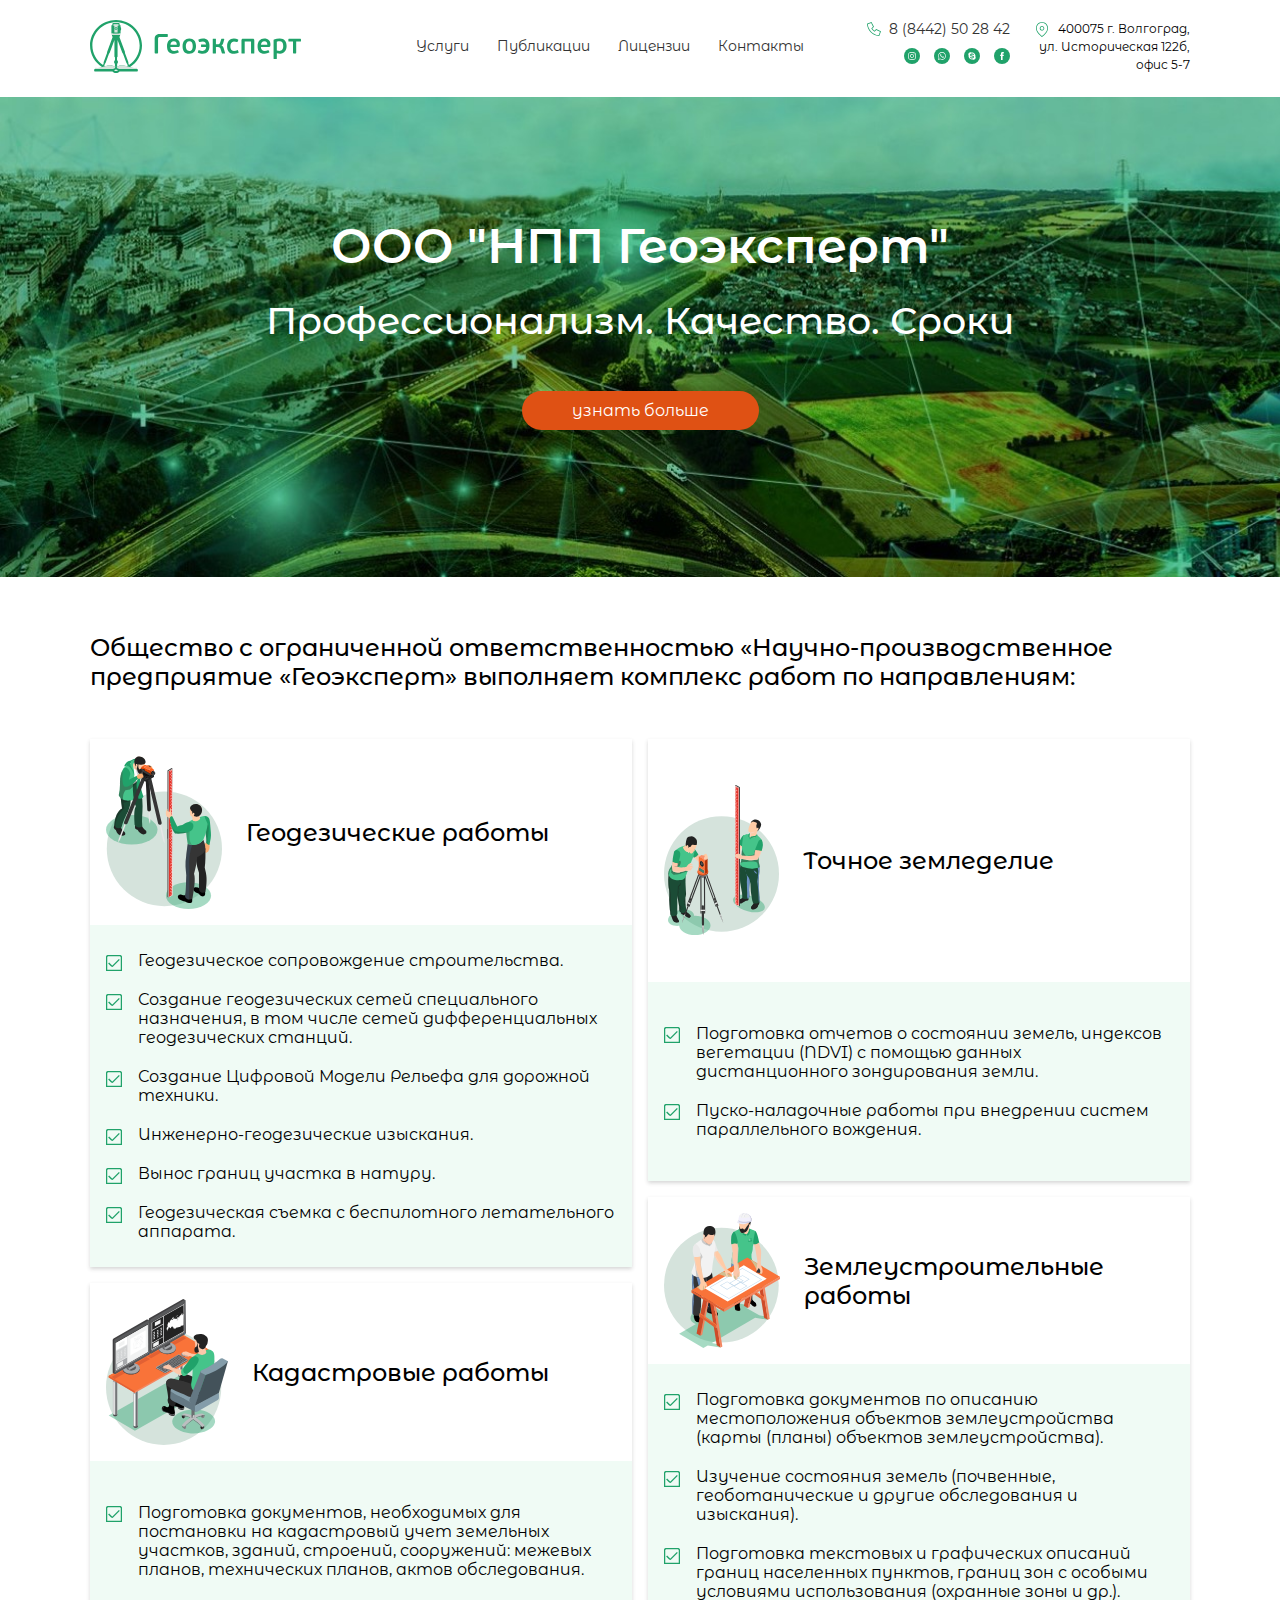
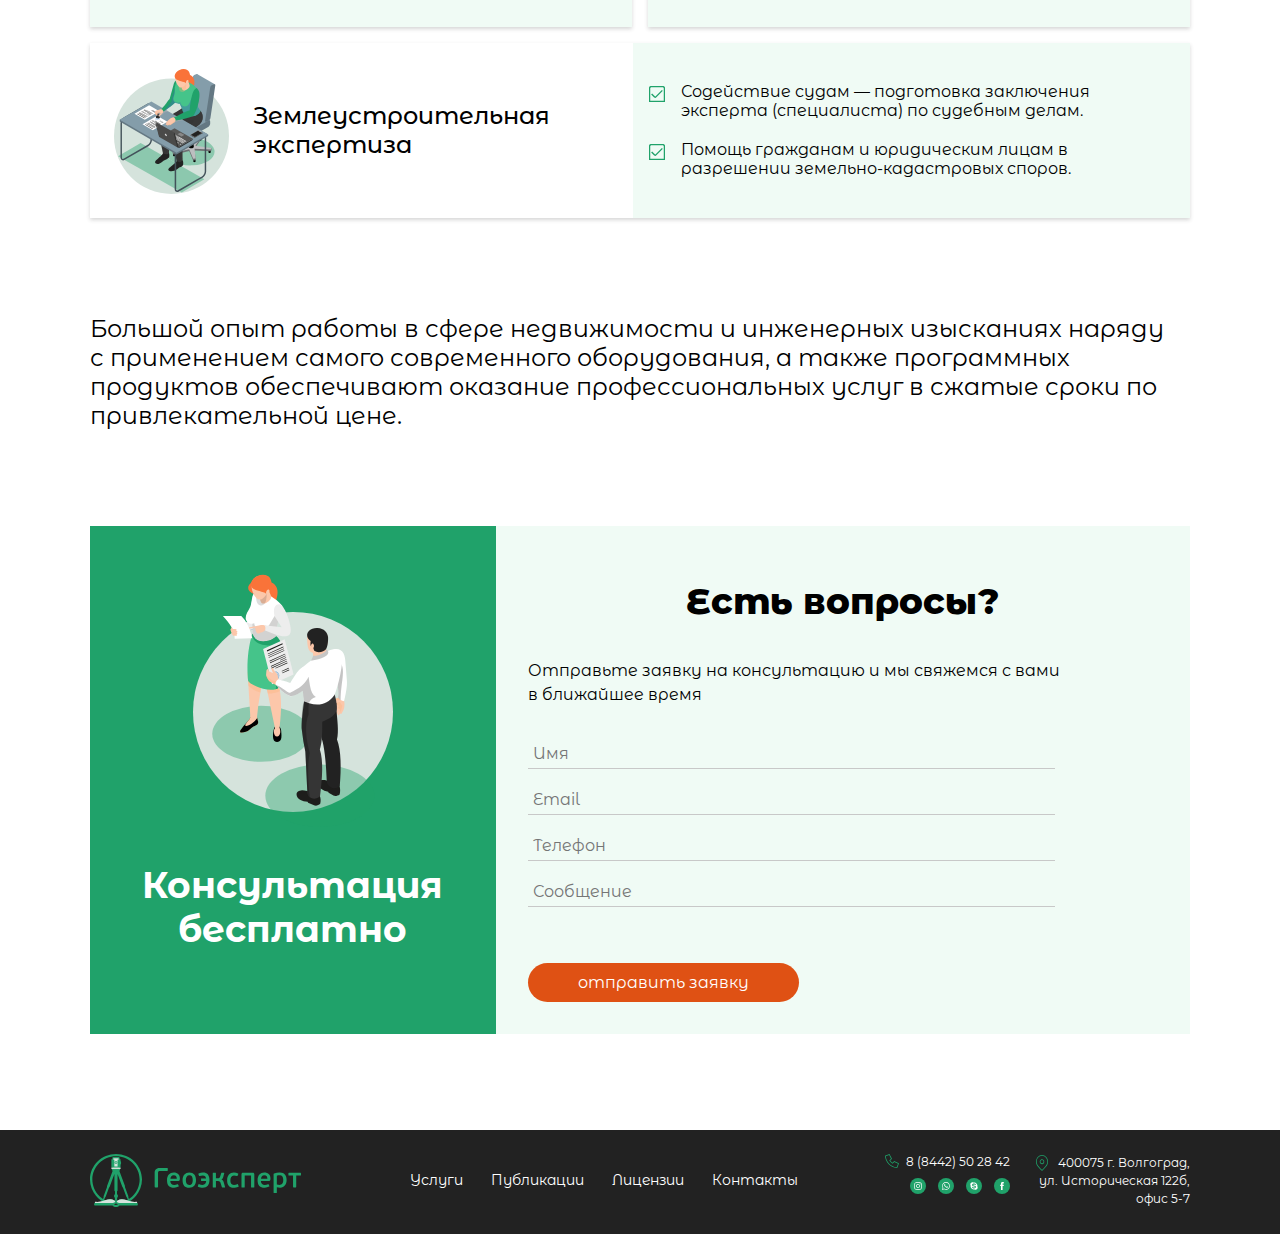
==== commit 4b7fdfd2: "changed" ====
--- a/index.html
+++ b/index.html
@@ -54,7 +54,7 @@
                     </div>
                     <div class="wrapperAddressHeader">
                         <img src="img/map.svg" alt="">
-                        <span>г. Волгоград, ул. Историческая 227б, офис 6-7</span>
+                        <span>400075 г. Волгоград, ул. Историческая 122б, офис 5-7</span>
                     </div>
                 </div>
             </div>
@@ -235,8 +235,8 @@
                     </div>
                 </div>
                 <div class="wrapperAboutItemAllMobile">
-                    <div id="slider">
-                        <div class="slide">
+                    <div class="wrapperSliderServiesMob" id="sliderServicesMain">
+                        <div class="slideServices">
                             <div class="aboutItemSlider">
                                 <div class="aboutItemTopSlider">
                                     <img src="img/about/illustr1.svg" alt="">
@@ -272,7 +272,7 @@
                             </div>
                         </div>
 
-                        <div class="slide">
+                        <div class="slideServices">
                             <div class="aboutItemSlider">
                                 <div class="aboutItemTopSlider">
                                     <img src="img/about/illustr3.svg" alt="">
@@ -298,7 +298,7 @@
                             </div>
                         </div>
 
-                        <div class="slide">
+                        <div class="slideServices">
                             <div class="aboutItemSlider">
                                 <div class="aboutItemTopSlider">
                                     <img src="img/about/illustr2.svg" alt="">
@@ -316,7 +316,7 @@
                             </div>
                         </div>
 
-                        <div class="slide">
+                        <div class="slideServices">
                             <div class="aboutItemSlider">
                                 <div class="aboutItemTopSlider">
                                     <img src="img/about/illustr4.svg" alt="">
@@ -338,7 +338,7 @@
                             </div>
                         </div>
 
-                        <div class="slide">
+                        <div class="slideServices">
                             <div class="aboutItemSlider">
                                 <div class="aboutItemTopSlider">
                                     <img src="img/about/illustr5.svg" alt="">
@@ -358,21 +358,21 @@
                                 </div>
                             </div>
                         </div>
-                    </div>
-                    <div id="dots-con">
-                        <span class="dot"></span><span class="dot"></span><span class="dot"></span><span
-                            class="dot"></span><span class="dot"></span>
-                    </div>
-
-                </div>
-                <div class="wrapperControls">
-                    <span class="controls" onclick="prevSlide(-1)" id="left-arrow"><img src="img/sliderLeft.svg"
-                            alt=""></i>
-                    </span>
-                    <span class="controls" id="right-arrow" onclick="nextSlide(1)"><img src="img/slideRight.svg" alt="">
-                    </span>
-                </div>
-
+
+                        <div class="dots-conServices">
+                            <span class="dotServices"></span><span class="dotServices"></span><span
+                                class="dotServices"></span><span class="dotServices"></span><span
+                                class="dotServices"></span><span class="dotServices"></span><span
+                                class="dotServices"></span>
+                        </div>
+                        <div class="wrapperControlsServicesMobile wrapperControlsServices wrapperControlsServicesMobileMain">
+                            <span class="controlsServices left">
+                            </span>
+                            <span class="controlsServices right">
+                            </span>
+                        </div>
+                    </div>
+                </div>
             </div>
         </div>
     </section>
@@ -451,12 +451,12 @@
                     </div>
                     <div class="wrapperAddressHeader">
                         <img src="img/map.svg" alt="">
-                        <span>г. Волгоград, ул. Историческая 227б, офис 6-7</span>
+                        <span>400075 г. Волгоград, ул. Историческая 122б, офис 5-7</span>
                     </div>
                 </div>
                 <div class="wrapperAddressHeaderAdd">
                     <img src="img/map.svg" alt="">
-                    <span>г. Волгоград, ул. Историческая 227б, офис 6-7</span>
+                    <span>400075 г. Волгоград, ул. Историческая 122б, офис 5-7</span>
                 </div>
             </div>
         </div>
@@ -465,6 +465,7 @@
 
     <script src="script.js"></script>
     <script src="slider.js"></script>
+    <script src="slider-services.js"></script>
 </body>
 
 </html>--- a/style.css
+++ b/style.css
@@ -36,7 +36,7 @@
         display: none;
     }
 
-    .wrapperLicenseAllMobile {
+    .wrapperSertificatesLicensePageMob {
         display: none;
     }
 
@@ -60,6 +60,10 @@
         display: none;
     }
 
+    #jsModal .modal__container img {
+        margin-top: 0;
+    }
+
     #sliderServices {
         width: 100%;
     }
@@ -72,11 +76,7 @@
         font-size: 1em;
     }
 
-    #dots-conServices {
-        display: none;
-    }
-
-    #dots-conServicesSecond, #dots-conServicesThird, #dots-conServicesFourth, #dots-conServicesFifth {
+    .dots-conServices {
         display: none;
     }
 
@@ -90,14 +90,6 @@
 
     .controlsServicesMobile {
         font-size: 1em;
-    }
-
-    #dots-conServicesMobile {
-        display: none;
-    }
-
-    #dots-conServicesMobileSecond, #dots-conServicesMobileThird, #dots-conServicesMobileFourth, #dots-conServicesMobileFifth {
-        display: none;
     }
 
     #sliderPublic {
@@ -181,8 +173,8 @@
     }
 
     .wrapperPhoneSocialsHeader .wrapperSocialsHeader a {
-        margin-right: 1em;
-        margin-left: 0;
+        margin-right: 0;
+        margin-left: 1em;
     }
 
     .wrapperPhoneSocialsHeader .wrapperSocialsHeader {
@@ -220,6 +212,7 @@
 
     .wraperHeaderMain .wrapperLogo img {
         margin-right: 1.5em;
+        max-width: 211px;
     }
 
     #footer .container .wrapperFooter .wrapperNavigation ul {
@@ -267,14 +260,6 @@
     .descriptionServices .wrapperDescriptionServices p, .descriptionServices .wrapperDescriptionServices ul li {
         font-size: 16px;
         line-height: 24px;
-    }
-
-    .descriptionServices .wrapperBtnServicesSendMessage {
-        display: flex;
-        justify-content: center;
-        align-items: center;
-        padding-top: 2em;
-        padding-bottom: 2em;
     }
 
     .contactsPageItem .itemContactPage a, .contactsPageItem .itemContactPage p {
@@ -346,6 +331,11 @@
         flex-direction: row;
     }
 
+    .itemColumnSliderServices p {
+        font-size: 16px;
+        max-width: 330px;
+    }
+
     .wrapperLogoNavigation .wrapperNavigation {
         text-align: center;
     }
@@ -366,6 +356,7 @@
     .formBlockLeft {
         width: 35%;
     }
+
     .wrapperAboutItemAllMobile {
         display: none;
     }
@@ -411,7 +402,14 @@
         margin-top: 0;
     }
 
-    .descriptionServices #sliderServicesFifthItem {
+    .wrapperProjectServices .wrapperProjectServices__wrapperInfoZemleustr {
+        padding: 1em;
+        font-size: 24px;
+        margin-top: 1.5em;
+        margin-bottom: 2em;
+    }
+
+    .descriptionServices #sliderServicesFifthItem, .wrapperExpertizaProjects #sliderServicesEleven {
         display: none;
     }
 
@@ -461,15 +459,20 @@
         margin-top: 3em;
     }
 
-    .wrapperProjectServices .wrapperBlockServicesSimpleProjects, .accordion-content .wrapperBlockServicesSimpleProjects {
+    .wrapperProjectServices .wrapperBlockServicesSimpleProjects, .accordion-content .wrapperBlockServicesSimpleProjects, #fourthservice .wrapperBlockServicesSimpleProjects {
         display: flex;
     }
+
 
     .wrapperContactsPageItems .contactsPageItem {
         padding-right: 1.5em;
         text-align: left;
     }
 
+    #thirdservice .wrapperProjectServices h2 {
+        font-size: 24px;
+    }
+
     .contactsBlockPage .container h1 {
         text-align: left;
     }
@@ -507,7 +510,7 @@
         flex-wrap: wrap;
     }
 
-    .wrapperKadastrServicesStadies .wrapperKadastrServicesStadies__listWorks {
+    .wrapperKadastrServicesStadies .wrapperKadastrServicesStadies__listWorks, .wrapperExpertizaProjects .wrapperKadastrServicesStadies__listWorks {
         display: flex;
         flex-wrap: wrap;
     }
@@ -530,7 +533,16 @@
     .wrapperServicesItems #videoItemDescriptionBlock {
         display: flex;
     }
-    
+
+    .wrapperServicesItems .videoServicesItem img {
+        width: 50%;
+    }
+
+    .videoServicesItem__description {
+        width: 45%;
+        padding: 0 2em;
+    }
+
 }
 
 @media (min-width: 992px) {
@@ -548,14 +560,6 @@
 
     .aboutItem .aboutItemTop {
         flex-direction: row;
-    }
-
-    .wrapperServicesItems .videoServicesItem img {
-        width: 50%;
-    }
-    .videoServicesItem__description {
-        width: 45%;
-        padding: 0 2em;
     }
 
     body #mainBlock {
@@ -591,6 +595,7 @@
 }
 
 @media (min-width: 1200px) {
+
     .container {
         width: 1100px;
     }
@@ -638,6 +643,7 @@
 
     header .container .wraperHeaderMain .wrapperContactsHeader {
         justify-content: flex-end;
+        align-items: flex-start;
     }
 
     #footer .container .wrapperFooter .wrapperContactsHeader {
@@ -658,7 +664,8 @@
     }
 
     #footer .wrapperFooter .wrapperPhoneSocialsHeader {
-        align-items: flex-start;
+        justify-content: flex-start;
+        align-items: flex-end;
     }
 
     .slideServices .aboutItemSliderServices .wrapperColumnsSliderServices .itemColumnSliderServices img, .slideServices .aboutItemSliderServices .wrapperColumnsSliderServices .itemColumnSliderServices p {
@@ -674,6 +681,11 @@
 
     .wrapperBtnPublic .wrapperPublicationsPageLeftContent button {
         max-width: 40em;
+    }
+
+
+    .wrapperLogoNavigation .wrapperNavigation {
+        margin-right: 2em;
     }
 }
 
@@ -1022,7 +1034,7 @@
 }
 
 .wrapperAddressHeader {
-    max-width: 10em;
+    max-width: 13em;
     margin-left: 2em;
     font-size: 12px;
     text-align: right;
@@ -1135,15 +1147,15 @@
     }
 }
 
-#left-arrow {
+.left {
     margin-right: 5px;
 }
 
-#right-arrow {
+.right {
     margin-left: 5px;
 }
 
-#dots-conServices {
+.dots-conServices {
     display: none;
 }
 
@@ -1163,11 +1175,11 @@
     transition: 0.3s;
 }
 
-#left-arrow {
+.left {
     left: 10px;
 }
 
-#right-arrow {
+.right {
     right: 10px;
 }
 
@@ -1220,14 +1232,6 @@
     }
 }
 
-#left-arrowPublic {
-    margin-right: 5px;
-}
-
-#right-arrowPublic {
-    margin-left: 5px;
-}
-
 .controlsPublic {
     transform: translateY(-50%);
     background: inherit;
@@ -1244,13 +1248,6 @@
     transition: 0.3s;
 }
 
-#left-arrowPublic {
-    left: 10px;
-}
-
-#right-arrowPublic {
-    right: 10px;
-}
 
 #dots-conPublic {
     text-align: center;
@@ -1311,19 +1308,11 @@
     }
 }
 
-#left-arrowServices {
+.left {
     margin-right: 5px;
 }
 
-#left-arrowServicesSecond, #left-arrowServicesThird, #left-arrowServicesFourth, #left-arrowServicesFifth {
-    margin-right: 5px;
-}
-
-#right-arrowServices {
-    margin-left: 5px;
-}
-
-#right-arrowServicesSecond, #right-arrowServicesThird, #right-arrowServicesFourth, #right-arrowServicesFifth {
+.right {
     margin-left: 5px;
 }
 
@@ -1343,27 +1332,15 @@
     transition: 0.3s;
 }
 
-#left-arrowServices {
+.left {
     left: 10px;
 }
 
-#left-arrowServicesSecond, #left-arrowServicesThird, #left-arrowServicesFourth, #left-arrowServicesFifth {
-    left: 10px;
-}
-
-#right-arrowServices {
+.right {
     right: 10px;
 }
 
-#right-arrowServicesSecond, #right-arrowServicesThird, #right-arrowServicesFourth, #right-arrowServicesFifth {
-    right: 10px;
-}
-
-#dots-conServices {
-    text-align: center;
-}
-
-#dots-conServicesSecond, #dots-conServicesThird, #dots-conServicesFourth, #dots-conServicesFifth {
+.dots-conServices {
     text-align: center;
 }
 
@@ -1411,14 +1388,6 @@
     }
 }
 
-#left-arrowLicense {
-    margin-right: 5px;
-}
-
-#right-arrowLicense {
-    margin-left: 5px;
-}
-
 .controlsLicense {
     transform: translateY(-50%);
     background: inherit;
@@ -1435,13 +1404,6 @@
     transition: 0.3s;
 }
 
-#left-arrowLicense {
-    left: 10px;
-}
-
-#right-arrowLicense {
-    right: 10px;
-}
 
 #dots-conLicense {
     text-align: center;
@@ -1498,19 +1460,11 @@
     }
 }
 
-#left-arrowServicesMobile {
+.left {
     margin-right: 5px;
 }
 
-#left-arrowServicesMobileSecond, #left-arrowServicesMobileThird, #left-arrowServicesMobileFourth, #left-arrowServicesMobileFifth {
-    margin-right: 5px;
-}
-
-#right-arrowServicesMobile {
-    margin-left: 5px;
-}
-
-#right-arrowServicesMobileSecond, #right-arrowServicesMobileThird, #right-arrowServicesMobileFourth, #right-arrowServicesMobileFifth {
+.right {
     margin-left: 5px;
 }
 
@@ -1530,30 +1484,12 @@
     transition: 0.3s;
 }
 
-#left-arrowServicesMobile {
+.left {
     left: 10px;
 }
 
-#left-arrowServicesMobileSecond, #left-arrowServicesMobileThird, #left-arrowServicesMobileFourth, #left-arrowServicesMobileFifth {
-    left: 10px;
-}
-
-#right-arrowServicesMobile {
+.right {
     right: 10px;
-}
-
-#right-arrowServicesMobileSecond, #right-arrowServicesMobileThird, #right-arrowServicesMobileFourth, #right-arrowServicesMobileFifth {
-    right: 10px;
-}
-
-#dots-conServicesMobile {
-    text-align: center;
-    display: none;
-}
-
-#dots-conServicesMobileSecond, #dots-conServicesMobileThird, #dots-conServicesMobileFourth, #dots-conServicesMobileFifth {
-    text-align: center;
-    display: none;
 }
 
 .dotServicesMobile {
@@ -1817,7 +1753,7 @@
 .wrapperPhoneSocialsHeader {
     display: flex;
     flex-direction: column;
-    align-items: flex-start;
+    align-items: flex-end;
     justify-content: center;
 }
 
@@ -2038,7 +1974,6 @@
 
 .itemColumnSliderServices p {
     font-size: 16px;
-    max-width: 330px;
 }
 
 .itemColumnSliderServicesMobile {
@@ -2088,11 +2023,7 @@
 
 .descriptionServices {
     padding-top: 2em;
-    padding-bottom: 3em;
-}
-
-.wrapperBtnServicesSendMessage {
-    display: none;
+    padding-bottom: 2em;
 }
 
 .itemColumnSliderServicesMobile {
@@ -2369,7 +2300,7 @@
 .modal__close {
     position: absolute;
     top: -20px;
-    right: -15px;
+    right: -5px;
     border: none;
     outline: none;
     background: none;
@@ -2397,6 +2328,7 @@
 .modal__container img {
     height: 100%;
     width: inherit;
+    margin-top: 2em;
 }
 
 .servicesSimpleProjects img {
@@ -2420,6 +2352,14 @@
     text-align: center;
 }
 
+.wrapperControlsServicesMobileMain {
+    margin-top: 3em;
+}
+
+#sliderServicesMain .aboutItemBottomSlider {
+    padding: 1.2em 0;
+}
+
 .wrapperNavigationServices {
     margin-top: 2em;
 }
@@ -2588,12 +2528,12 @@
     border: 2px solid #20A26A;
 }
 
-#left-arrow:after {
+.left:after {
     content: url('img/sliderLeft.svg');
     margin-bottom: 5px;
 }
 
-#right-arrow:after {
+.right:after {
     content: url('img/slideRight.svg');
     margin-bottom: 5px;
 }
@@ -2692,7 +2632,7 @@
     font-size: 16px;
 }
 
-#sliderServicesFifthItem {
+#sliderServicesFifthItem, #sliderServicesEleven {
     display: block;
 }
 
@@ -2706,7 +2646,7 @@
 }
 
 .wrapperProjectServices h2 {
-    font-size: 24px;
+    font-size: 16px;
 }
 
 .wrapperKadastrServicesStadies__listWorks {
@@ -2751,7 +2691,7 @@
 }
 
 #thirdservice h2 {
-    margin-bottom: 3em;
+    margin-bottom: 2em;
 }
 
 #zemleustrWorksServices .servicesSimpleProjects p {
@@ -2768,8 +2708,8 @@
 
 .wrapperProjectServices__wrapperInfoZemleustr {
     padding: 1em;
-    font-size: 24px;
-    margin-top: 1.5em;
+    font-size: 14px;
+    margin-top: 1em;
     margin-bottom: 2em;
     font-weight: 500;
     box-shadow: rgb(0 0 0 / 10%) 0px 4px 6px -1px, rgb(0 0 0 / 6%) 0px 2px 4px -1px;
@@ -2792,10 +2732,47 @@
     margin-top: 2em;
 }
 
-#sliderServicesNine .singleItemSlider img{
+#sliderServicesNine .singleItemSlider img, #sliderServicesEight .singleItemSlider img, #sliderServicesSixth .singleItemSlider img, #sliderServicesTen .singleItemSlider img {
     width: 100%;
 }
 
 .wrapperProjectServices__projectsZemleustr {
     margin-top: 2em;
+}
+
+#sliderServicesSeven .singleItemSlider p {
+    font-size: 11px;
+    padding-bottom: 1em;
+}
+
+.wrapperZemledelieServices {
+    padding-top: 2em;
+}
+
+.wrapperZemledelieServices .servicesSimpleProjects p {
+    font-size: 11px;
+}
+
+#zemledelieServicesProjects {
+    margin-bottom: 2em;
+}
+
+#sliderServicesTen .singleItemSlider p {
+    font-size: 11px;
+}
+
+.descriptionServices .wrapperBtnServicesSendMessage {
+    display: flex;
+    justify-content: center;
+    align-items: center;
+    padding-top: 2em;
+    padding-bottom: 2em;
+}
+
+.descriptionServices__wrapperDescription {
+    margin-top: 2em;
+}
+
+#sliderServicesEleven {
+    margin-top: 2em;
 }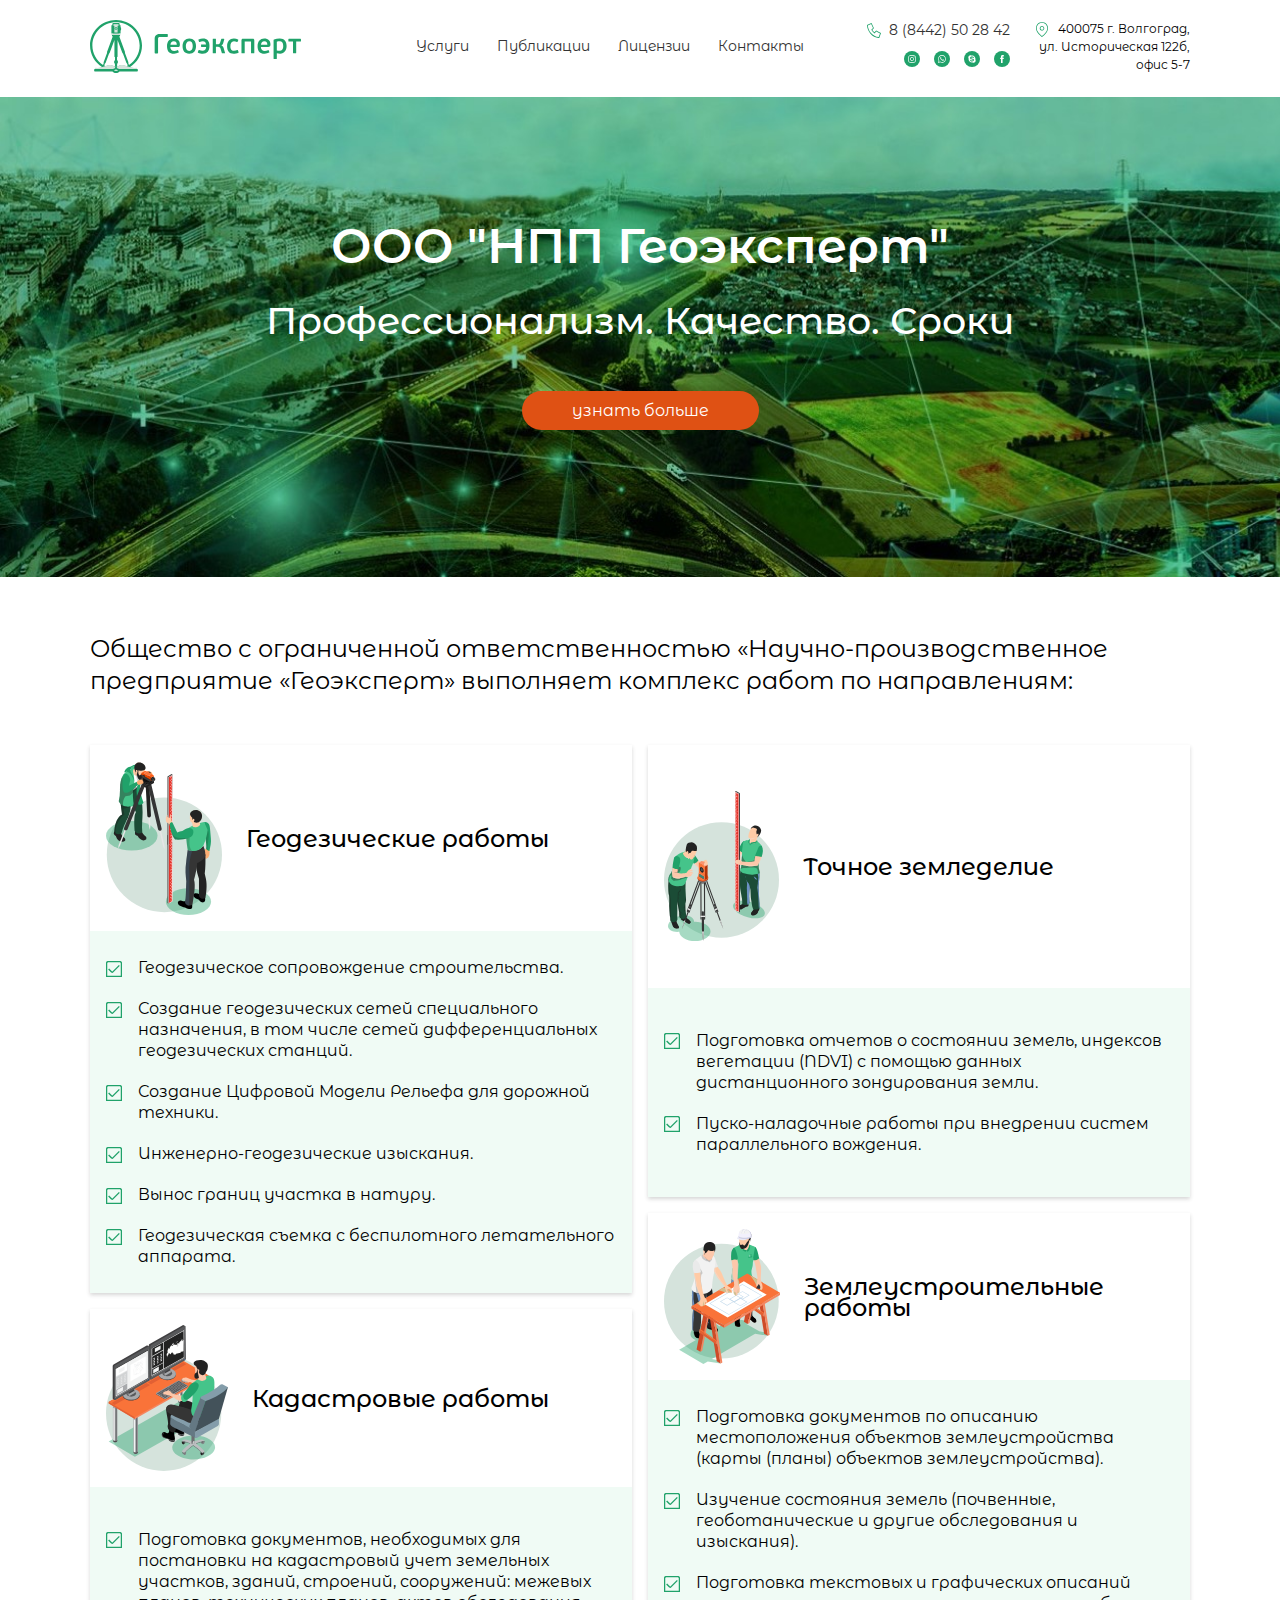
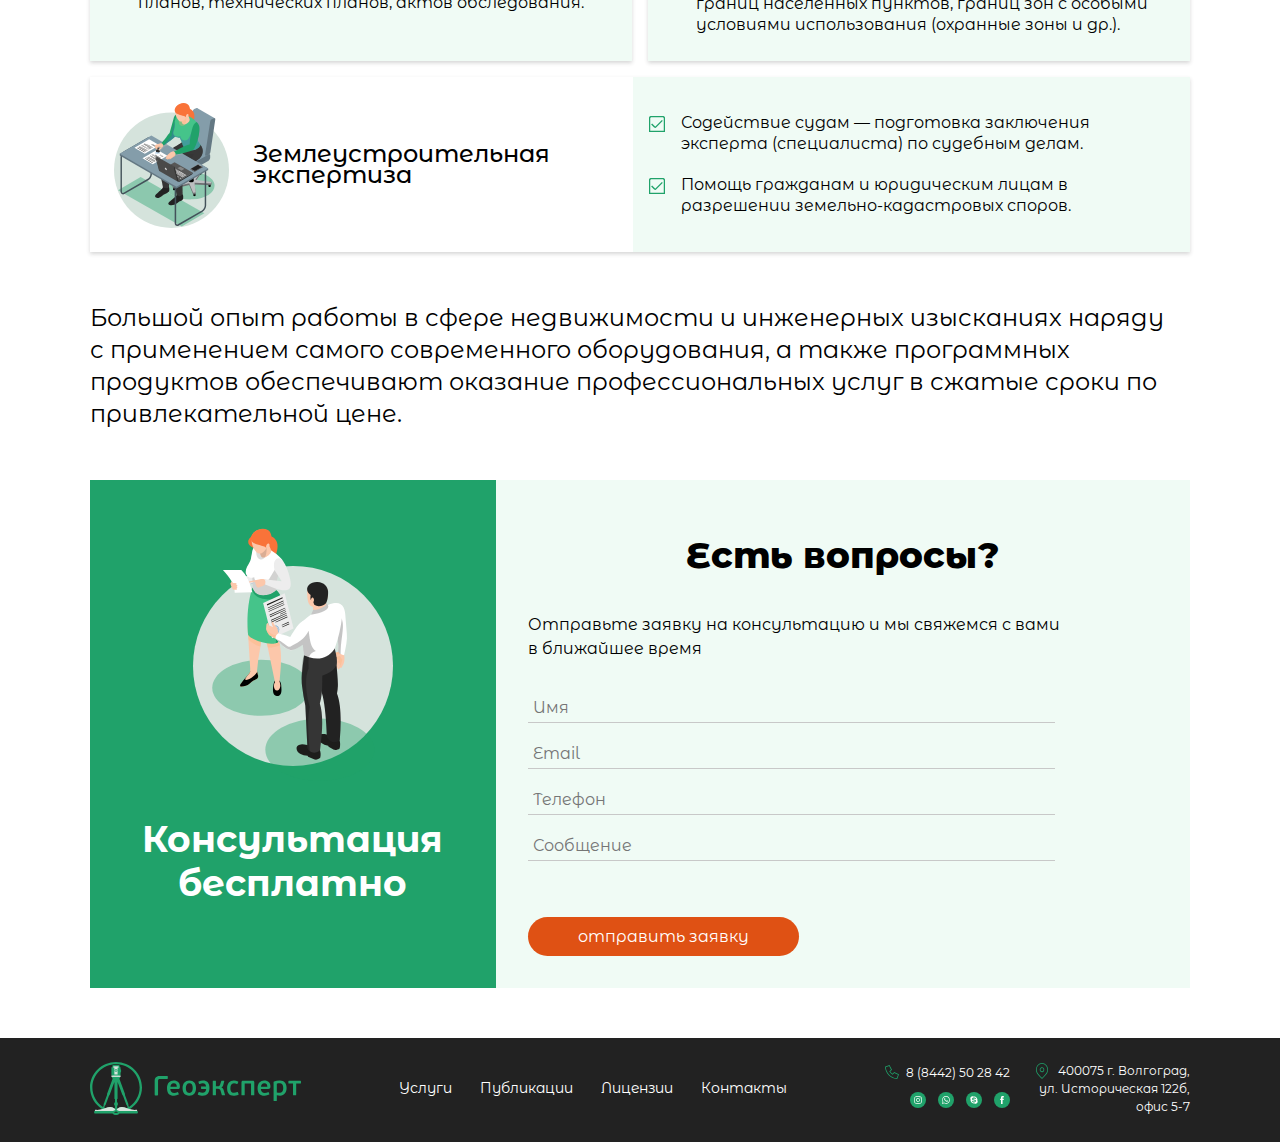
==== commit 56e12079: "changed" ====
--- a/index.html
+++ b/index.html
@@ -20,7 +20,52 @@
             <div class="wraperHeaderMain">
                 <div class="wrapperLogoNavigation">
                     <div class="wrapperLogo">
-                        <a href="index.html"><img src="img/logo.svg" alt=""></a>
+                        <a href="index.html">
+                            <svg xmlns="http://www.w3.org/2000/svg" width="211" height="52.92" viewBox="0 0 211 52.92">
+                                <g>
+                                    <path fill="rgb(32,162,106)" fill-rule="evenodd"
+                                        d="M77.79984569 16.28012527v-1.70462488c0-.44530931-.05745927-.6368402-.5841692-.6368402h-7.62292925c-3.77315844 0-4.93670857 2.39413607-4.93670857 4.98937957v13.8859892c0 .47882721.22504879.57938093.64162847.57938093h2.10205146c.52670994 0 .64162847-.052671.64162847-.57938093V18.7317206c0-1.19227976.47882721-1.80039032 1.91530886-1.80039032h7.26380883c.4644624 0 .57938093-.1723778.57938093-.65120501z" />
+                                    <path fill="rgb(32,162,106)" fill-rule="evenodd"
+                                        d="M77.00978088 26.14396667c0-4.86009597 2.77719117-7.6612358 6.63175965-7.6612358 4.23762512 0 6.26306152 2.3318901 6.24389648 6.1529312 0 1.91051866-.97201538 2.43722917-2.21696472 2.43722917h-7.37872314c.08618164 2.89690399 1.74771118 3.85456085 3.88328552 3.85456085 1.12376404-.01305008 2.2313385-.26952362 3.2464447-.7517624.30166626-.13407134.49798584-.081398.60810852.1675911l.74697876 1.58012772c.07331848.10651398.09432983.24055862.05708313.36439133-.0372467.1238327-.12870789.22405624-.24861145.27244949-1.43070984.77492142-3.04248047 1.15348053-4.66856384 1.09651565-4.462677 0-6.9046936-2.3031578-6.9046936-7.5127983zm6.68441773-4.98459243c-1.9392395 0-3.1889801 1.69026184-3.27038574 3.54811096h6.3731842c0-1.96797943-.60810852-3.54811096-3.10279846-3.54811096z" />
+                                    <path fill="rgb(32,162,106)" fill-rule="evenodd"
+                                        d="M92.56687927 26.10565948c0-4.85051727 2.77241516-7.62292861 6.73710633-7.62292861 4.4099884 0 6.70835876 2.8585968 6.70835876 7.5319519 0 4.91755676-2.32710266 7.6612358-6.7897644 7.6612358-4.462677 0-6.65570069-2.60482024-6.65570069-7.57025909zm3.27038574-.081398c0 3.07885742.8618927 4.9319191 3.40925599 4.9319191 2.58087158 0 3.46670532-2.29837037 3.46670532-4.8505211 0-2.66227722-.69430542-4.90797805-3.35179138-4.90797805-2.38456726 0-3.52416993 2.08289718-3.52416993 4.82658004z" />
+                                    <path fill="rgb(32,162,106)" fill-rule="evenodd"
+                                        d="M113.03195207 18.48273045c-1.51574592-.01773582-3.0156469.30975348-4.38605728.95765443-.3591204.19153088-.3591204.27771978-.22026051.68951118l.5841692 1.63758908c.13885989.30644941.24899015.38785004.68951118.19631915.98266167-.38238603 2.024672-.58981577 3.07885899-.61289883 2.02543911 0 3.05012935 1.13960877 3.2464485 3.13152998h-4.65898878c-.30644942 0-.30644942.13885989-.30644942.33517905v1.77166069c0 .30644941.19631916.36390868.30644942.36390868h4.78827214c-.11013026 2.39413607-1.2210094 3.87850043-3.68696955 3.87850043-1.1170824-.03795485-2.21760771-.2814339-3.2464485-.71824082-.41179141-.19631916-.52192167-.11013026-.6368402.19153089l-.71824082 1.6663187c-.1388599.33039078-.11013026.47882721.22026051.68951119 1.41254028.80442972 3.21771888 1.00074887 4.74038942 1.00074887 4.35253937 0 6.65091-2.71973857 6.65091-7.92937865-.01915309-4.7260246-2.31752372-7.24944402-6.4450143-7.24944402z" />
+                                    <path fill="rgb(32,162,106)" fill-rule="evenodd"
+                                        d="M133.64067535 28.07363954c-.35912041-1.16355013-.77570009-2.10683974-2.29837063-2.54736078l.02394137-.05745926c1.0294785-.44530931 1.58491807-1.41254028 1.88657922-2.55214905l1.02469023-3.62951028c.02872964-.19153089.02872964-.47882721-.33039077-.47882721h-2.269641c-.11180606-.0206457-.2271511.00641643-.3181081.0746342-.09095702.06821775-.14923328.17137159-.1607191.2844862l-1.02947852 3.24166024c-.52192166 1.63758907-1.46521127 1.91530886-2.48990151 1.91530886h-1.74771933v-5.06599192c0-.41657968-.1388599-.44052104-.47882721-.44052104h-2.22175828c-.33039077 0-.4788272.02394136-.4788272.44052104v13.67051695c0 .4117914.16758952.44052103.4788272.44052103H125.45273c.3591204 0 .47882721-.02872963.47882721-.44052103v-6.07631734h2.02065084c1.15329963-.08058335 2.21035073.64328842 2.55214905 1.74771933l1.33592793 4.43872827c.0519567.2161534.2583057.35853421.47882721.33039077h2.39413607c.4453093 0 .38785004-.30644941.36390868-.4788272l-1.43648164-4.81700178z" />
+                                    <path fill="rgb(32,162,106)" fill-rule="evenodd"
+                                        d="M147.88578496 30.31933917c-.11013026-.30166114-.22026052-.38785004-.6368402-.19153088-1.02178888.45336206-2.12400081.69757445-3.24166023.71824082-2.87296328 0-3.60556892-2.0781101-3.60556892-4.65420052 0-2.5760904 1.00074888-4.82657831 3.54810965-4.82657831 1.00002561.02206932 1.98722869.22990155 2.91126946.61289883.44530931.19153089.55543957.11013026.69429946-.19631916l.69429946-1.63758907c.19153089-.3591204.11013026-.47882721-.22504879-.68951119-1.30431278-.66121318-2.75170214-.9901653-4.21367948-.95765442-4.10354922 0-6.703581 3.02139971-6.703581 7.70911814 0 4.96064993 2.27442927 7.48406935 6.40670813 7.48406935 1.52267054 0 3.38052013-.19631916 4.90319067-1.05341987.13585462-.04810823.23818947-.16162188.27200611-.3017194.03381664-.14009753-.00546724-.28779501-.10441659-.39258006l-.69908773-1.62322426z" />
+                                    <path fill="rgb(32,162,106)" fill-rule="evenodd"
+                                        d="M162.90180638 18.8179095H152.8464349c-.36713063-.04732807-.73575204.07579432-1.00074622.33425696-.26499418.25846263-.39727592.62389718-.35912306.99209442v12.75595698c0 .41657967.16280125.4788272.52670993.4788272h2.16908728c.4117914 0 .52192166-.05267098.52192166-.4788272V21.54722462h6.34924886v11.35299324c0 .41657967.16758952.4788272.52670993.4788272h2.17866382c.41657968 0 .55543957-.05267098.55543957-.4788272V20.14426088c.03382723-.37678094-.10752293-.74818293-.38330006-1.00713299-.27577714-.25895006-.65533164-.37666872-1.02924022-.3192184z" />
+                                    <path fill="rgb(32,162,106)" fill-rule="evenodd"
+                                        d="M167.58474731 26.14396667c0-4.86009597 2.7723999-7.6612358 6.62698365-7.6612358 4.24240112 0 6.26782226 2.3318901 6.27261352 6.12898635 0 1.91052247-.97201538 2.43723298-2.21694946 2.43723298h-7.37875366c.08621216 2.89690399 1.7477417 3.85456085 3.88330078 3.85456085 1.11419678-.01582718 2.21185303-.2722664 3.2177124-.7517624.30645752-.13407134.5027771-.081398.61291504.1675911l.76611328 1.60406876c.0730896.10714722.0934143.24175262.0552063.36569977-.038208.12394714-.13079834.22374725-.25152588.27114105-1.43435669.77897262-3.05184936 1.15771103-4.68292236 1.09651565-4.462677 0-6.9046936-2.3031578-6.9046936-7.5127983zm6.68441773-4.98459243c-1.94403076 0-3.18899536 1.69026184-3.27038574 3.54811096h6.37319946c0-1.96797943-.60812378-3.54811096-3.10281372-3.54811096z" />
+                                    <path fill="rgb(32,162,106)" fill-rule="evenodd"
+                                        d="M184.0420227 19.56488037c1.8590088-.73772812 3.84689332-1.09590149 5.84646607-1.05342102 4.79785156 0 6.73712158 3.32785034 6.73712158 7.56547165 0 4.13227844-2.1355896 7.5702591-6.48812866 7.5702591-1.11138916.00535201-2.2192688-.1248932-3.29910278-.38785172v5.26709747c0 .42137146-.11013794.47882843-.5267334.47882843h-2.18823242c-.3638916 0-.52670288-.06224823-.52670288-.47882843V20.23044968c0-.33517838.08139038-.47403717.4453125-.6655693zm2.7963562 10.92205048c.884552.25310135 1.79968262.38360214 2.71972657.3878479 2.1355896 0 3.7109375-1.2210083 3.69177246-4.8026352 0-3.54332351-1.43649292-4.78827285-3.83062744-4.78827285-.87365723.01467895-1.7414856.14509964-2.58087158.38785171v8.81520844z" />
+                                    <path fill="rgb(32,162,106)" fill-rule="evenodd"
+                                        d="M210.4493487 18.8179095h-11.49185313c-.4788272 0-.5506513.19153088-.5506513.60811056v1.52267054c0 .36390868.11013027.55543957.5506513.55543957h4.07960787v11.30989879c0 .4453093.16280125.55543956.60811056.55543956h1.99670948c.4453093 0 .57938093-.08140062.57938093-.55543956v-11.3098988h4.21846775c.44052104 0 .5506513-.19153088.5506513-.55543956v-1.52267054c.00957654-.41657968-.07182409-.60811056-.54107476-.60811056z" />
+                                    <path fill="rgb(32,162,106)" fill-rule="evenodd"
+                                        d="M47.0543518 48.89783478l-.4165802-.91455841-.43095397.08618927c-.11383057-.02233124-.23091126-.02233124-.34474182 0-.7709198.12448883-2.87297059 0-6.14335633-.86188507 7.58636475-4.59666062 12.23797608-12.8063202 12.28192139-21.67651368C52.00064087 11.45354652 40.33639527 0 26.00032043 0 11.66423035 0 0 11.45354652 0 25.5310669c.0448761 8.86994934 4.69624329 17.07918167 12.28192139 21.67651367-3.27038575.8570938-5.30540467.91455078-6.07632447.79484558-.09370422-.0165329-.18177795.01699066-.25634765.04537964-.1197815.04559326-.20477295.0779419-.22247315-.13156128l-.33517456.15322113-.45489502.82836914c-.48547363.05619049-.85076904.46894073-.84751892.95764923v.57939148c0 .52889252.42875672.95764923.95765686.95764923h17.45803833c.33517456.89540863 1.71899414 1.52745819 3.47628784 1.52745819s3.13630677-.63204956 3.47149659-1.5274582h17.47239685c.52890014 0 .95765686-.4287567.95765686-.95764922V49.855484c.00440979-.48225403-.35049439-.89256287-.82836914-.95764923zm-8.68591308-6.64133454l-3.51939392-9.51908493c.05519104-.05293655.09916687-.11645126.12928772-.18674087.06332397-.15333176.06332397-.32550049 0-.47882843l-5.76986694-15.70074463h.8331604v-1.69983673h-.8331604c.0589447-.27141571.09893798-.54660797.1197052-.8235817l.0287323-.29687118h1.19706726v-3.09322739c.29841613-.0782051.5067749-.34750748.5075531-.6559925v-1.915308c-.0024414-.30791474-.21011353-.5763321-.5075531-.65599442V5.1713333h-.90977478V4.11312485c.00001526-.6653347-.5365448-1.20617485-1.20185852-1.21143341h-4.91755677c-.66905212 0-1.21142578.54237747-1.21142578 1.2114334v1.05820847h-.92892456v8.37947846h1.2497406v.29687118c.02471924.27679825.06629944.55183792.12449646.8235817h-.82359314v1.69983673h.84274292L16.97921753 32.0814209c-.06549072.15289688-.06549072.32593536 0 .47882843.02836609.07007217.07072449.1336174.12449646.18674469l-3.50022888 9.50950622c-.06080628.15381623-.06080628.32501221 0 .47882843.03068542.06858063.07461548.13041687.12928772.18195343l-.70866394 1.9727707C6.3873291 40.68989563 2.36190796 33.38523865 2.35583496 25.5310669c0-12.7798996 10.60601807-23.17523766 23.64448547-23.17523766 13.03846741 0 23.64448548 10.39533806 23.64448548 23.17523765-.0071106 7.8625641-4.04037476 15.1737442-10.6874237 19.37335206l-.73260499-1.98234559c.17460632-.17430877.2308197-.4347763.1436615-.66557312zM24.99957275 6.1720829c.60760498-.33038711 1.34121704-.33038711 1.94882203 0v-.34954452c-.00128174-.17016983.06510925-.33387757.18453979-.45510674.11943054-.12122917.28213501-.19004631.45230103-.19131088h.24420166v-.47882652h-3.6917572v.47882652h.22505187c.35247803.00263023.63684082.28913116.63684082.64162826v.35433388zm.99116517 2.66227913c.52890014 0 .95765686-.4287548.95765686-.95765305 0-.52889823-.42875672-.95765495-.95765686-.95765495-.52890015 0-.95765687.42875672-.95765687.95765495 0 .52889824.42875672.95765305.95765687.95765305zm-.99116517.74218178c.60760498.3303852 1.34121704.3303852 1.94882203 0v2.3223114h-1.94882203V9.5765438zm1.84347535 37.40119362c.14364624-.10534668.31123352-.24420166.45010376-.3351822l.25376892-.15801238c2.60003662-1.69504547 4.9702301-1.73814392 9.09771728-.25856018.37828064-.1867447.76133728-.39263916 1.13961792-.60811615l-.82359314-2.22654725c-.0680542-.00564575-.13456726-.0234909-.19631958-.05266952-.15312195-.07152176-.27185058-.20057297-.3303833-.35911942l-3.52416992-9.52866363c-.2370758-.02940369-.43817139-.1880722-.52192688-.41178894l-4.84094238-13.09113693v16.49559784c.00161743.3114891-.2239685.5777092-.53149414.62726211v2.7771988l.78527832 1.43648147c.23493957.43984222.23493957.96791077 0 1.40775299l-.6847229 1.24494934v1.83869553c.00143432.2085266-.1008606.40412902-.27293396.52192688v.67993164zm-11.49185181-.76133728c-.3830719-.19152832-.76133728-.39263916-1.15397644-.61768341l.81880188-2.21697236c.23973083-.0255661.44404602-.18530273.52670288-.41178894l3.51937866-9.52866363c.23886109-.0277176.44218445-.18667603.52671814-.41178894l4.83135986-13.0480423v16.46208191c.00117493.31646729.23294068.58481598.54586792.63204956v2.82986832l-.76612854 1.3790245c-.24621582.44717408-.24621582.9893036 0 1.43647766l.69908143 1.20664978v1.8482666c.00105285.2079239.10276794.40245057.27293396.52192689v.6847229c-.14364625-.10055542-.33996583-.27293396-.4788208-.36390686-1.27427674-.91456604-2.79855347-1.41596985-4.36691285-1.4364853-1.70536804.05699921-3.38822937.40685273-4.9750061 1.03426362zm10.70178223 4.6350479h-.04309082c-.95765687 0-1.64237977-.18674468-1.95361329-.58416747l1.91531372-.73739624 1.97276307.74697113c-.40222168.5362854-1.489151.60332489-1.89137268.57459259z" />
+                                    <path fill="rgb(213,227,220)" fill-rule="evenodd"
+                                        d="M29.04087051 49.03190669l-2.91126946-1.30241003-.10534198.04309445c.00207623-.009464.00207623-.01926562 0-.02872963l.06224753-.09097717.04309445-.03830618c.45478851-.42590343.94141266-.81648334 1.45563473-1.1683384 2.72931512-1.79560205 5.4825716-1.66153043 9.51429674-.16280125 5.06599192 1.88179095 8.17836881 1.6854718 9.29403622 1.513094.16150502-.02157586.32144725-.0535643.47882721-.09576545l.39263832 1.33113966H29.0408705z" />
+                                    <path fill="rgb(213,227,220)" fill-rule="evenodd"
+                                        d="M22.98370626 49.03190669l2.87296328-1.30241003.10534199.04309445v-.02872963l-.06224754-.09097717-.04309445-.03830618c-.44866243-.42513284-.9288614-.81569467-1.43648164-1.1683384-2.72931512-1.79560205-5.4825716-1.66153043-9.51429674-.16280125-5.06599192 1.88179095-8.1783688 1.6854718-9.29403622 1.513094-.16150502-.02157586-.32144725-.0535643-.4788272-.09576545l-.39263832 1.33113966h18.24331684z" />
+                                    <path fill="rgb(32,162,106)" fill-rule="evenodd"
+                                        d="M25.14800526 46.98252621v2.04938048h1.70462489v-2.05416875l-1.70462489.00478827z" />
+                                    <rect width="9.179" height="1.408" x="21.384" y="13.541" fill="rgb(213,227,220)"
+                                        rx="0" ry="0" />
+                                    <path fill="rgb(213,227,220)" fill-rule="evenodd"
+                                        d="M23.3715563 4.13706713v1.58970635h.95765443V12.545273h3.25123678V5.72677348h.97680752V4.13706713H23.3715563z" />
+                                    <path fill="rgb(32,162,106)" fill-rule="evenodd"
+                                        d="M24.4728589 8.38426451c0 .82243631.66671636 1.48915265 1.48915265 1.48915264.8224363-2e-8 1.48915263-.66671637 1.48915261-1.48915266 0-.82243629-.66671636-1.48915262-1.48915265-1.48915261-.82134512.00262832-1.4865243.6678075-1.48915262 1.48915263z" />
+                                    <path fill="rgb(213,227,220)" fill-rule="evenodd"
+                                        d="M25.02351019 8.38426451c0 .52889794.4287565.95765443.95765443.95765443s.95765442-.4287565.95765442-.95765443-.42875649-.95765443-.95765442-.95765443c-.52889794 0-.95765443.4287565-.95765443.95765443z" />
+                                    <path fill="rgb(32,162,106)" fill-rule="evenodd"
+                                        d="M25.37784233 8.38426451c0 .23627438.14232824.44928367.36061731.53970197.21828907.0904183.46955066.04043926.63662188-.12663196.16707123-.16707121.21705027-.4183328.12663198-.63662187-.09041829-.21828907-.30342757-.36061733-.53970196-.36061734-.32262775 0-.58416921.26154146-.58416921.5841692z" />
+                                    <path fill="rgb(213,227,220)" fill-rule="evenodd"
+                                        d="M25.72259792 8.38426451c-.01948676.09695027.02141996.1960824.10360664.25107727.08218669.05499487.18942725.05499487.27161393 0 .08218669-.05499488.1230934-.154127.10360665-.25107727-.02292128-.11403762-.12309524-.19608034-.23941361-.19608034s-.21649233.08204272-.2394136.19608034z" />
+                                </g>
+                            </svg>
+                        </a>
                     </div>
                     <div class="wrapperNavigation">
                         <ul>
@@ -61,7 +106,52 @@
 
             <div class="wrapperHeaderMobile">
                 <div class="wrapperLogoMobile">
-                    <a href="index.html"><img src="img/logo.svg" alt=""></a>
+                    <a href="index.html">
+                        <svg xmlns="http://www.w3.org/2000/svg" width="175" height="44.92" viewBox="0 0 211 52.92">
+                            <g>
+                                <path fill="rgb(32,162,106)" fill-rule="evenodd"
+                                    d="M77.79984569 16.28012527v-1.70462488c0-.44530931-.05745927-.6368402-.5841692-.6368402h-7.62292925c-3.77315844 0-4.93670857 2.39413607-4.93670857 4.98937957v13.8859892c0 .47882721.22504879.57938093.64162847.57938093h2.10205146c.52670994 0 .64162847-.052671.64162847-.57938093V18.7317206c0-1.19227976.47882721-1.80039032 1.91530886-1.80039032h7.26380883c.4644624 0 .57938093-.1723778.57938093-.65120501z" />
+                                <path fill="rgb(32,162,106)" fill-rule="evenodd"
+                                    d="M77.00978088 26.14396667c0-4.86009597 2.77719117-7.6612358 6.63175965-7.6612358 4.23762512 0 6.26306152 2.3318901 6.24389648 6.1529312 0 1.91051866-.97201538 2.43722917-2.21696472 2.43722917h-7.37872314c.08618164 2.89690399 1.74771118 3.85456085 3.88328552 3.85456085 1.12376404-.01305008 2.2313385-.26952362 3.2464447-.7517624.30166626-.13407134.49798584-.081398.60810852.1675911l.74697876 1.58012772c.07331848.10651398.09432983.24055862.05708313.36439133-.0372467.1238327-.12870789.22405624-.24861145.27244949-1.43070984.77492142-3.04248047 1.15348053-4.66856384 1.09651565-4.462677 0-6.9046936-2.3031578-6.9046936-7.5127983zm6.68441773-4.98459243c-1.9392395 0-3.1889801 1.69026184-3.27038574 3.54811096h6.3731842c0-1.96797943-.60810852-3.54811096-3.10279846-3.54811096z" />
+                                <path fill="rgb(32,162,106)" fill-rule="evenodd"
+                                    d="M92.56687927 26.10565948c0-4.85051727 2.77241516-7.62292861 6.73710633-7.62292861 4.4099884 0 6.70835876 2.8585968 6.70835876 7.5319519 0 4.91755676-2.32710266 7.6612358-6.7897644 7.6612358-4.462677 0-6.65570069-2.60482024-6.65570069-7.57025909zm3.27038574-.081398c0 3.07885742.8618927 4.9319191 3.40925599 4.9319191 2.58087158 0 3.46670532-2.29837037 3.46670532-4.8505211 0-2.66227722-.69430542-4.90797805-3.35179138-4.90797805-2.38456726 0-3.52416993 2.08289718-3.52416993 4.82658004z" />
+                                <path fill="rgb(32,162,106)" fill-rule="evenodd"
+                                    d="M113.03195207 18.48273045c-1.51574592-.01773582-3.0156469.30975348-4.38605728.95765443-.3591204.19153088-.3591204.27771978-.22026051.68951118l.5841692 1.63758908c.13885989.30644941.24899015.38785004.68951118.19631915.98266167-.38238603 2.024672-.58981577 3.07885899-.61289883 2.02543911 0 3.05012935 1.13960877 3.2464485 3.13152998h-4.65898878c-.30644942 0-.30644942.13885989-.30644942.33517905v1.77166069c0 .30644941.19631916.36390868.30644942.36390868h4.78827214c-.11013026 2.39413607-1.2210094 3.87850043-3.68696955 3.87850043-1.1170824-.03795485-2.21760771-.2814339-3.2464485-.71824082-.41179141-.19631916-.52192167-.11013026-.6368402.19153089l-.71824082 1.6663187c-.1388599.33039078-.11013026.47882721.22026051.68951119 1.41254028.80442972 3.21771888 1.00074887 4.74038942 1.00074887 4.35253937 0 6.65091-2.71973857 6.65091-7.92937865-.01915309-4.7260246-2.31752372-7.24944402-6.4450143-7.24944402z" />
+                                <path fill="rgb(32,162,106)" fill-rule="evenodd"
+                                    d="M133.64067535 28.07363954c-.35912041-1.16355013-.77570009-2.10683974-2.29837063-2.54736078l.02394137-.05745926c1.0294785-.44530931 1.58491807-1.41254028 1.88657922-2.55214905l1.02469023-3.62951028c.02872964-.19153089.02872964-.47882721-.33039077-.47882721h-2.269641c-.11180606-.0206457-.2271511.00641643-.3181081.0746342-.09095702.06821775-.14923328.17137159-.1607191.2844862l-1.02947852 3.24166024c-.52192166 1.63758907-1.46521127 1.91530886-2.48990151 1.91530886h-1.74771933v-5.06599192c0-.41657968-.1388599-.44052104-.47882721-.44052104h-2.22175828c-.33039077 0-.4788272.02394136-.4788272.44052104v13.67051695c0 .4117914.16758952.44052103.4788272.44052103H125.45273c.3591204 0 .47882721-.02872963.47882721-.44052103v-6.07631734h2.02065084c1.15329963-.08058335 2.21035073.64328842 2.55214905 1.74771933l1.33592793 4.43872827c.0519567.2161534.2583057.35853421.47882721.33039077h2.39413607c.4453093 0 .38785004-.30644941.36390868-.4788272l-1.43648164-4.81700178z" />
+                                <path fill="rgb(32,162,106)" fill-rule="evenodd"
+                                    d="M147.88578496 30.31933917c-.11013026-.30166114-.22026052-.38785004-.6368402-.19153088-1.02178888.45336206-2.12400081.69757445-3.24166023.71824082-2.87296328 0-3.60556892-2.0781101-3.60556892-4.65420052 0-2.5760904 1.00074888-4.82657831 3.54810965-4.82657831 1.00002561.02206932 1.98722869.22990155 2.91126946.61289883.44530931.19153089.55543957.11013026.69429946-.19631916l.69429946-1.63758907c.19153089-.3591204.11013026-.47882721-.22504879-.68951119-1.30431278-.66121318-2.75170214-.9901653-4.21367948-.95765442-4.10354922 0-6.703581 3.02139971-6.703581 7.70911814 0 4.96064993 2.27442927 7.48406935 6.40670813 7.48406935 1.52267054 0 3.38052013-.19631916 4.90319067-1.05341987.13585462-.04810823.23818947-.16162188.27200611-.3017194.03381664-.14009753-.00546724-.28779501-.10441659-.39258006l-.69908773-1.62322426z" />
+                                <path fill="rgb(32,162,106)" fill-rule="evenodd"
+                                    d="M162.90180638 18.8179095H152.8464349c-.36713063-.04732807-.73575204.07579432-1.00074622.33425696-.26499418.25846263-.39727592.62389718-.35912306.99209442v12.75595698c0 .41657967.16280125.4788272.52670993.4788272h2.16908728c.4117914 0 .52192166-.05267098.52192166-.4788272V21.54722462h6.34924886v11.35299324c0 .41657967.16758952.4788272.52670993.4788272h2.17866382c.41657968 0 .55543957-.05267098.55543957-.4788272V20.14426088c.03382723-.37678094-.10752293-.74818293-.38330006-1.00713299-.27577714-.25895006-.65533164-.37666872-1.02924022-.3192184z" />
+                                <path fill="rgb(32,162,106)" fill-rule="evenodd"
+                                    d="M167.58474731 26.14396667c0-4.86009597 2.7723999-7.6612358 6.62698365-7.6612358 4.24240112 0 6.26782226 2.3318901 6.27261352 6.12898635 0 1.91052247-.97201538 2.43723298-2.21694946 2.43723298h-7.37875366c.08621216 2.89690399 1.7477417 3.85456085 3.88330078 3.85456085 1.11419678-.01582718 2.21185303-.2722664 3.2177124-.7517624.30645752-.13407134.5027771-.081398.61291504.1675911l.76611328 1.60406876c.0730896.10714722.0934143.24175262.0552063.36569977-.038208.12394714-.13079834.22374725-.25152588.27114105-1.43435669.77897262-3.05184936 1.15771103-4.68292236 1.09651565-4.462677 0-6.9046936-2.3031578-6.9046936-7.5127983zm6.68441773-4.98459243c-1.94403076 0-3.18899536 1.69026184-3.27038574 3.54811096h6.37319946c0-1.96797943-.60812378-3.54811096-3.10281372-3.54811096z" />
+                                <path fill="rgb(32,162,106)" fill-rule="evenodd"
+                                    d="M184.0420227 19.56488037c1.8590088-.73772812 3.84689332-1.09590149 5.84646607-1.05342102 4.79785156 0 6.73712158 3.32785034 6.73712158 7.56547165 0 4.13227844-2.1355896 7.5702591-6.48812866 7.5702591-1.11138916.00535201-2.2192688-.1248932-3.29910278-.38785172v5.26709747c0 .42137146-.11013794.47882843-.5267334.47882843h-2.18823242c-.3638916 0-.52670288-.06224823-.52670288-.47882843V20.23044968c0-.33517838.08139038-.47403717.4453125-.6655693zm2.7963562 10.92205048c.884552.25310135 1.79968262.38360214 2.71972657.3878479 2.1355896 0 3.7109375-1.2210083 3.69177246-4.8026352 0-3.54332351-1.43649292-4.78827285-3.83062744-4.78827285-.87365723.01467895-1.7414856.14509964-2.58087158.38785171v8.81520844z" />
+                                <path fill="rgb(32,162,106)" fill-rule="evenodd"
+                                    d="M210.4493487 18.8179095h-11.49185313c-.4788272 0-.5506513.19153088-.5506513.60811056v1.52267054c0 .36390868.11013027.55543957.5506513.55543957h4.07960787v11.30989879c0 .4453093.16280125.55543956.60811056.55543956h1.99670948c.4453093 0 .57938093-.08140062.57938093-.55543956v-11.3098988h4.21846775c.44052104 0 .5506513-.19153088.5506513-.55543956v-1.52267054c.00957654-.41657968-.07182409-.60811056-.54107476-.60811056z" />
+                                <path fill="rgb(32,162,106)" fill-rule="evenodd"
+                                    d="M47.0543518 48.89783478l-.4165802-.91455841-.43095397.08618927c-.11383057-.02233124-.23091126-.02233124-.34474182 0-.7709198.12448883-2.87297059 0-6.14335633-.86188507 7.58636475-4.59666062 12.23797608-12.8063202 12.28192139-21.67651368C52.00064087 11.45354652 40.33639527 0 26.00032043 0 11.66423035 0 0 11.45354652 0 25.5310669c.0448761 8.86994934 4.69624329 17.07918167 12.28192139 21.67651367-3.27038575.8570938-5.30540467.91455078-6.07632447.79484558-.09370422-.0165329-.18177795.01699066-.25634765.04537964-.1197815.04559326-.20477295.0779419-.22247315-.13156128l-.33517456.15322113-.45489502.82836914c-.48547363.05619049-.85076904.46894073-.84751892.95764923v.57939148c0 .52889252.42875672.95764923.95765686.95764923h17.45803833c.33517456.89540863 1.71899414 1.52745819 3.47628784 1.52745819s3.13630677-.63204956 3.47149659-1.5274582h17.47239685c.52890014 0 .95765686-.4287567.95765686-.95764922V49.855484c.00440979-.48225403-.35049439-.89256287-.82836914-.95764923zm-8.68591308-6.64133454l-3.51939392-9.51908493c.05519104-.05293655.09916687-.11645126.12928772-.18674087.06332397-.15333176.06332397-.32550049 0-.47882843l-5.76986694-15.70074463h.8331604v-1.69983673h-.8331604c.0589447-.27141571.09893798-.54660797.1197052-.8235817l.0287323-.29687118h1.19706726v-3.09322739c.29841613-.0782051.5067749-.34750748.5075531-.6559925v-1.915308c-.0024414-.30791474-.21011353-.5763321-.5075531-.65599442V5.1713333h-.90977478V4.11312485c.00001526-.6653347-.5365448-1.20617485-1.20185852-1.21143341h-4.91755677c-.66905212 0-1.21142578.54237747-1.21142578 1.2114334v1.05820847h-.92892456v8.37947846h1.2497406v.29687118c.02471924.27679825.06629944.55183792.12449646.8235817h-.82359314v1.69983673h.84274292L16.97921753 32.0814209c-.06549072.15289688-.06549072.32593536 0 .47882843.02836609.07007217.07072449.1336174.12449646.18674469l-3.50022888 9.50950622c-.06080628.15381623-.06080628.32501221 0 .47882843.03068542.06858063.07461548.13041687.12928772.18195343l-.70866394 1.9727707C6.3873291 40.68989563 2.36190796 33.38523865 2.35583496 25.5310669c0-12.7798996 10.60601807-23.17523766 23.64448547-23.17523766 13.03846741 0 23.64448548 10.39533806 23.64448548 23.17523765-.0071106 7.8625641-4.04037476 15.1737442-10.6874237 19.37335206l-.73260499-1.98234559c.17460632-.17430877.2308197-.4347763.1436615-.66557312zM24.99957275 6.1720829c.60760498-.33038711 1.34121704-.33038711 1.94882203 0v-.34954452c-.00128174-.17016983.06510925-.33387757.18453979-.45510674.11943054-.12122917.28213501-.19004631.45230103-.19131088h.24420166v-.47882652h-3.6917572v.47882652h.22505187c.35247803.00263023.63684082.28913116.63684082.64162826v.35433388zm.99116517 2.66227913c.52890014 0 .95765686-.4287548.95765686-.95765305 0-.52889823-.42875672-.95765495-.95765686-.95765495-.52890015 0-.95765687.42875672-.95765687.95765495 0 .52889824.42875672.95765305.95765687.95765305zm-.99116517.74218178c.60760498.3303852 1.34121704.3303852 1.94882203 0v2.3223114h-1.94882203V9.5765438zm1.84347535 37.40119362c.14364624-.10534668.31123352-.24420166.45010376-.3351822l.25376892-.15801238c2.60003662-1.69504547 4.9702301-1.73814392 9.09771728-.25856018.37828064-.1867447.76133728-.39263916 1.13961792-.60811615l-.82359314-2.22654725c-.0680542-.00564575-.13456726-.0234909-.19631958-.05266952-.15312195-.07152176-.27185058-.20057297-.3303833-.35911942l-3.52416992-9.52866363c-.2370758-.02940369-.43817139-.1880722-.52192688-.41178894l-4.84094238-13.09113693v16.49559784c.00161743.3114891-.2239685.5777092-.53149414.62726211v2.7771988l.78527832 1.43648147c.23493957.43984222.23493957.96791077 0 1.40775299l-.6847229 1.24494934v1.83869553c.00143432.2085266-.1008606.40412902-.27293396.52192688v.67993164zm-11.49185181-.76133728c-.3830719-.19152832-.76133728-.39263916-1.15397644-.61768341l.81880188-2.21697236c.23973083-.0255661.44404602-.18530273.52670288-.41178894l3.51937866-9.52866363c.23886109-.0277176.44218445-.18667603.52671814-.41178894l4.83135986-13.0480423v16.46208191c.00117493.31646729.23294068.58481598.54586792.63204956v2.82986832l-.76612854 1.3790245c-.24621582.44717408-.24621582.9893036 0 1.43647766l.69908143 1.20664978v1.8482666c.00105285.2079239.10276794.40245057.27293396.52192689v.6847229c-.14364625-.10055542-.33996583-.27293396-.4788208-.36390686-1.27427674-.91456604-2.79855347-1.41596985-4.36691285-1.4364853-1.70536804.05699921-3.38822937.40685273-4.9750061 1.03426362zm10.70178223 4.6350479h-.04309082c-.95765687 0-1.64237977-.18674468-1.95361329-.58416747l1.91531372-.73739624 1.97276307.74697113c-.40222168.5362854-1.489151.60332489-1.89137268.57459259z" />
+                                <path fill="rgb(213,227,220)" fill-rule="evenodd"
+                                    d="M29.04087051 49.03190669l-2.91126946-1.30241003-.10534198.04309445c.00207623-.009464.00207623-.01926562 0-.02872963l.06224753-.09097717.04309445-.03830618c.45478851-.42590343.94141266-.81648334 1.45563473-1.1683384 2.72931512-1.79560205 5.4825716-1.66153043 9.51429674-.16280125 5.06599192 1.88179095 8.17836881 1.6854718 9.29403622 1.513094.16150502-.02157586.32144725-.0535643.47882721-.09576545l.39263832 1.33113966H29.0408705z" />
+                                <path fill="rgb(213,227,220)" fill-rule="evenodd"
+                                    d="M22.98370626 49.03190669l2.87296328-1.30241003.10534199.04309445v-.02872963l-.06224754-.09097717-.04309445-.03830618c-.44866243-.42513284-.9288614-.81569467-1.43648164-1.1683384-2.72931512-1.79560205-5.4825716-1.66153043-9.51429674-.16280125-5.06599192 1.88179095-8.1783688 1.6854718-9.29403622 1.513094-.16150502-.02157586-.32144725-.0535643-.4788272-.09576545l-.39263832 1.33113966h18.24331684z" />
+                                <path fill="rgb(32,162,106)" fill-rule="evenodd"
+                                    d="M25.14800526 46.98252621v2.04938048h1.70462489v-2.05416875l-1.70462489.00478827z" />
+                                <rect width="9.179" height="1.408" x="21.384" y="13.541" fill="rgb(213,227,220)" rx="0"
+                                    ry="0" />
+                                <path fill="rgb(213,227,220)" fill-rule="evenodd"
+                                    d="M23.3715563 4.13706713v1.58970635h.95765443V12.545273h3.25123678V5.72677348h.97680752V4.13706713H23.3715563z" />
+                                <path fill="rgb(32,162,106)" fill-rule="evenodd"
+                                    d="M24.4728589 8.38426451c0 .82243631.66671636 1.48915265 1.48915265 1.48915264.8224363-2e-8 1.48915263-.66671637 1.48915261-1.48915266 0-.82243629-.66671636-1.48915262-1.48915265-1.48915261-.82134512.00262832-1.4865243.6678075-1.48915262 1.48915263z" />
+                                <path fill="rgb(213,227,220)" fill-rule="evenodd"
+                                    d="M25.02351019 8.38426451c0 .52889794.4287565.95765443.95765443.95765443s.95765442-.4287565.95765442-.95765443-.42875649-.95765443-.95765442-.95765443c-.52889794 0-.95765443.4287565-.95765443.95765443z" />
+                                <path fill="rgb(32,162,106)" fill-rule="evenodd"
+                                    d="M25.37784233 8.38426451c0 .23627438.14232824.44928367.36061731.53970197.21828907.0904183.46955066.04043926.63662188-.12663196.16707123-.16707121.21705027-.4183328.12663198-.63662187-.09041829-.21828907-.30342757-.36061733-.53970196-.36061734-.32262775 0-.58416921.26154146-.58416921.5841692z" />
+                                <path fill="rgb(213,227,220)" fill-rule="evenodd"
+                                    d="M25.72259792 8.38426451c-.01948676.09695027.02141996.1960824.10360664.25107727.08218669.05499487.18942725.05499487.27161393 0 .08218669-.05499488.1230934-.154127.10360665-.25107727-.02292128-.11403762-.12309524-.19608034-.23941361-.19608034s-.21649233.08204272-.2394136.19608034z" />
+                            </g>
+                        </svg>
+                    </a>
                 </div>
                 <div class="headerMob">
                     <div class="icon-container">
@@ -112,7 +202,7 @@
             <div class="wrapperMainBlock">
                 <h1>ООО "НПП Геоэксперт"</h1>
                 <h2>Профессионализм. Качество. Сроки</h2>
-                <button class="btnLearnMore">узнать больше</button>
+                <a href="#formBlock" class="btnLearnMore">узнать больше</a>
             </div>
         </div>
     </section>
@@ -235,141 +325,138 @@
                     </div>
                 </div>
                 <div class="wrapperAboutItemAllMobile">
-                    <div class="wrapperSliderServiesMob" id="sliderServicesMain">
-                        <div class="slideServices">
-                            <div class="aboutItemSlider">
-                                <div class="aboutItemTopSlider">
-                                    <img src="img/about/illustr1.svg" alt="">
-                                    <p class="titleBlockAboutSlider">Геодезические работы</p>
-                                </div>
-                                <div class="aboutItemBottomSlider">
-                                    <div class="aboutItemBottomBlockSlider">
-                                        <img src="img/about/check.png" alt="">
-                                        <p>Геодезическое сопровождение строительства.</p>
-                                    </div>
-                                    <div class="aboutItemBottomBlockSlider">
-                                        <img src="img/about/check.png" alt="">
-                                        <p>Создание геодезических сетей специального назначения, в том числе сетей
-                                            дифференциальных геодезических станций.</p>
-                                    </div>
-                                    <div class="aboutItemBottomBlockSlider">
-                                        <img src="img/about/check.png" alt="">
-                                        <p>Создание Цифровой Модели Рельефа для дорожной техники.</p>
-                                    </div>
-                                    <div class="aboutItemBottomBlockSlider">
-                                        <img src="img/about/check.png" alt="">
-                                        <p>Инженерно-геодезические изыскания.</p>
-                                    </div>
-                                    <div class="aboutItemBottomBlockSlider">
-                                        <img src="img/about/check.png" alt="">
-                                        <p>Вынос границ участка в натуру.</p>
-                                    </div>
-                                    <div class="aboutItemBottomBlockSlider">
-                                        <img src="img/about/check.png" alt="">
-                                        <p>Геодезическая съемка с беспилотного летательного аппарата.</p>
-                                    </div>
-                                </div>
-                            </div>
-                        </div>
-
-                        <div class="slideServices">
-                            <div class="aboutItemSlider">
-                                <div class="aboutItemTopSlider">
-                                    <img src="img/about/illustr3.svg" alt="">
-                                    <p class="titleBlockAboutSlider">Землеустроительные работы</p>
-                                </div>
-                                <div class="aboutItemBottomSlider">
-                                    <div class="aboutItemBottomBlockSlider">
-                                        <img src="img/about/check.png" alt="">
-                                        <p>Подготовка документов по описанию местоположения объектов землеустройства
-                                            (карты (планы) объектов землеустройства).</p>
-                                    </div>
-                                    <div class="aboutItemBottomBlockSlider">
-                                        <img src="img/about/check.png" alt="">
-                                        <p>Изучение состояния земель (почвенные, геоботанические и другие обследования и
-                                            изыскания).</p>
-                                    </div>
-                                    <div class="aboutItemBottomBlockSlider">
-                                        <img src="img/about/check.png" alt="">
-                                        <p>Подготовка текстовых и графических описаний границ населенных пунктов, границ
-                                            зон с особыми условиями использования (охранные зоны и др.)</p>
-                                    </div>
-                                </div>
-                            </div>
-                        </div>
-
-                        <div class="slideServices">
-                            <div class="aboutItemSlider">
-                                <div class="aboutItemTopSlider">
-                                    <img src="img/about/illustr2.svg" alt="">
-                                    <p class="titleBlockAboutSlider">Кадастровые работы</p>
-                                </div>
-                                <div class="aboutItemBottomSlider">
-                                    <div class="aboutItemBottomBlockSlider">
-                                        <img src="img/about/check.png" alt="">
-                                        <p>Подготовка документов, необходимых для постановки на кадастровый учет
-                                            земельных
-                                            участков, зданий, строений, сооружений: межевых планов, технических планов,
-                                            актов обследования.</p>
-                                    </div>
-                                </div>
-                            </div>
-                        </div>
-
-                        <div class="slideServices">
-                            <div class="aboutItemSlider">
-                                <div class="aboutItemTopSlider">
-                                    <img src="img/about/illustr4.svg" alt="">
-                                    <p class="titleBlockAboutSlider">Землеустроительная экспертиза</p>
-                                </div>
-                                <div class="aboutItemBottomSlider">
-                                    <div class="aboutItemBottomBlockSlider">
-                                        <img src="img/about/check.png" alt="">
-                                        <p>Содействие судам — подготовка заключения эксперта (специалиста) по судебным
-                                            делам.</p>
-                                    </div>
-                                    <div class="aboutItemBottomBlockSlider">
-                                        <img src="img/about/check.png" alt="">
-                                        <p>Помощь гражданам и юридическим лицам в разрешении земельно-кадастровых
-                                            споров.
-                                        </p>
-                                    </div>
-                                </div>
-                            </div>
-                        </div>
-
-                        <div class="slideServices">
-                            <div class="aboutItemSlider">
-                                <div class="aboutItemTopSlider">
-                                    <img src="img/about/illustr5.svg" alt="">
-                                    <p class="titleBlockAboutSlider">Точное земледелие</p>
-                                </div>
-                                <div class="aboutItemBottomSlider">
-                                    <div class="aboutItemBottomBlockSlider">
-                                        <img src="img/about/check.png" alt="">
-                                        <p>Подготовка отчетов о состоянии земель, индексов вегетации (NDVI) с помощью
-                                            данных
-                                            дистанционного зондирования земли.</p>
-                                    </div>
-                                    <div class="aboutItemBottomBlockSlider">
-                                        <img src="img/about/check.png" alt="">
-                                        <p>Пуско-наладочные работы при внедрении систем параллельного вождения.</p>
-                                    </div>
-                                </div>
-                            </div>
-                        </div>
-
-                        <div class="dots-conServices">
-                            <span class="dotServices"></span><span class="dotServices"></span><span
-                                class="dotServices"></span><span class="dotServices"></span><span
-                                class="dotServices"></span><span class="dotServices"></span><span
-                                class="dotServices"></span>
-                        </div>
-                        <div class="wrapperControlsServicesMobile wrapperControlsServices wrapperControlsServicesMobileMain">
-                            <span class="controlsServices left">
-                            </span>
-                            <span class="controlsServices right">
-                            </span>
+                    <div class="slidercontainer slider1">
+                        <div class="sliderLine">
+                            <div class="showSlide">
+                                <div class="aboutItemSlider">
+                                    <div class="aboutItemTopSlider">
+                                        <img src="img/about/illustr1.svg" alt="">
+                                        <p class="titleBlockAboutSlider">Геодезические работы</p>
+                                    </div>
+                                    <div class="aboutItemBottomSlider">
+                                        <div class="aboutItemBottomBlockSlider">
+                                            <img src="img/about/check.png" alt="">
+                                            <p>Геодезическое сопровождение строительства.</p>
+                                        </div>
+                                        <div class="aboutItemBottomBlockSlider">
+                                            <img src="img/about/check.png" alt="">
+                                            <p>Создание геодезических сетей специального назначения, в том числе сетей
+                                                дифференциальных геодезических станций.</p>
+                                        </div>
+                                        <div class="aboutItemBottomBlockSlider">
+                                            <img src="img/about/check.png" alt="">
+                                            <p>Создание Цифровой Модели Рельефа для дорожной техники.</p>
+                                        </div>
+                                        <div class="aboutItemBottomBlockSlider">
+                                            <img src="img/about/check.png" alt="">
+                                            <p>Инженерно-геодезические изыскания.</p>
+                                        </div>
+                                        <div class="aboutItemBottomBlockSlider">
+                                            <img src="img/about/check.png" alt="">
+                                            <p>Вынос границ участка в натуру.</p>
+                                        </div>
+                                        <div class="aboutItemBottomBlockSlider">
+                                            <img src="img/about/check.png" alt="">
+                                            <p>Геодезическая съемка с беспилотного летательного аппарата.</p>
+                                        </div>
+                                    </div>
+                                </div>
+                            </div>
+
+                            <div class="showSlide">
+                                <div class="aboutItemSlider">
+                                    <div class="aboutItemTopSlider">
+                                        <img src="img/about/illustr3.svg" alt="">
+                                        <p class="titleBlockAboutSlider">Землеустроительные работы</p>
+                                    </div>
+                                    <div class="aboutItemBottomSlider">
+                                        <div class="aboutItemBottomBlockSlider">
+                                            <img src="img/about/check.png" alt="">
+                                            <p>Подготовка документов по описанию местоположения объектов землеустройства
+                                                (карты (планы) объектов землеустройства).</p>
+                                        </div>
+                                        <div class="aboutItemBottomBlockSlider">
+                                            <img src="img/about/check.png" alt="">
+                                            <p>Изучение состояния земель (почвенные, геоботанические и другие
+                                                обследования и
+                                                изыскания).</p>
+                                        </div>
+                                        <div class="aboutItemBottomBlockSlider">
+                                            <img src="img/about/check.png" alt="">
+                                            <p>Подготовка текстовых и графических описаний границ населенных пунктов,
+                                                границ
+                                                зон с особыми условиями использования (охранные зоны и др.)</p>
+                                        </div>
+                                    </div>
+                                </div>
+                            </div>
+
+                            <div class="showSlide">
+                                <div class="aboutItemSlider">
+                                    <div class="aboutItemTopSlider">
+                                        <img src="img/about/illustr2.svg" alt="">
+                                        <p class="titleBlockAboutSlider">Кадастровые работы</p>
+                                    </div>
+                                    <div class="aboutItemBottomSlider">
+                                        <div class="aboutItemBottomBlockSlider">
+                                            <img src="img/about/check.png" alt="">
+                                            <p>Подготовка документов, необходимых для постановки на кадастровый учет
+                                                земельных
+                                                участков, зданий, строений, сооружений: межевых планов, технических
+                                                планов,
+                                                актов обследования.</p>
+                                        </div>
+                                    </div>
+                                </div>
+                            </div>
+
+                            <div class="showSlide">
+                                <div class="aboutItemSlider">
+                                    <div class="aboutItemTopSlider">
+                                        <img src="img/about/illustr4.svg" alt="">
+                                        <p class="titleBlockAboutSlider">Землеустроительная экспертиза</p>
+                                    </div>
+                                    <div class="aboutItemBottomSlider">
+                                        <div class="aboutItemBottomBlockSlider">
+                                            <img src="img/about/check.png" alt="">
+                                            <p>Содействие судам — подготовка заключения эксперта (специалиста) по
+                                                судебным
+                                                делам.</p>
+                                        </div>
+                                        <div class="aboutItemBottomBlockSlider">
+                                            <img src="img/about/check.png" alt="">
+                                            <p>Помощь гражданам и юридическим лицам в разрешении земельно-кадастровых
+                                                споров.
+                                            </p>
+                                        </div>
+                                    </div>
+                                </div>
+                            </div>
+                            <div class="showSlide">
+                                <div class="aboutItemSlider">
+                                    <div class="aboutItemTopSlider">
+                                        <img src="img/about/illustr5.svg" alt="">
+                                        <p class="titleBlockAboutSlider">Точное земледелие</p>
+                                    </div>
+                                    <div class="aboutItemBottomSlider">
+                                        <div class="aboutItemBottomBlockSlider">
+                                            <img src="img/about/check.png" alt="">
+                                            <p>Подготовка отчетов о состоянии земель, индексов вегетации (NDVI) с
+                                                помощью
+                                                данных
+                                                дистанционного зондирования земли.</p>
+                                        </div>
+                                        <div class="aboutItemBottomBlockSlider">
+                                            <img src="img/about/check.png" alt="">
+                                            <p>Пуско-наладочные работы при внедрении систем параллельного вождения.</p>
+                                        </div>
+                                    </div>
+                                </div>
+                            </div>
+                        </div>
+
+                        <div class="sliderControl">
+                            <button class="rightSlider"></button>
                         </div>
                     </div>
                 </div>
@@ -398,7 +485,7 @@
                     <img src="img/formIllustr.svg" alt="">
                     <h3>Консультация бесплатно</h3>
                 </div>
-                <div class="formBlockRight">
+                <div class="formBlockRight" id="contactWithUs">
                     <h3>Есть вопросы?</h3>
                     <p class="formBlockParagr">Отправьте заявку на консультацию и мы свяжемся с вами в ближайшее время
                     </p>
@@ -418,7 +505,52 @@
         <div class="container">
             <div class="wrapperFooter">
                 <div class="wrapperLogo">
-                    <a href="index.html"><img src="img/logo.svg" alt=""></a>
+                    <a href="index.html">
+                        <svg xmlns="http://www.w3.org/2000/svg" width="211" height="52.92" viewBox="0 0 211 52.92">
+                            <g>
+                                <path fill="rgb(32,162,106)" fill-rule="evenodd"
+                                    d="M77.79984569 16.28012527v-1.70462488c0-.44530931-.05745927-.6368402-.5841692-.6368402h-7.62292925c-3.77315844 0-4.93670857 2.39413607-4.93670857 4.98937957v13.8859892c0 .47882721.22504879.57938093.64162847.57938093h2.10205146c.52670994 0 .64162847-.052671.64162847-.57938093V18.7317206c0-1.19227976.47882721-1.80039032 1.91530886-1.80039032h7.26380883c.4644624 0 .57938093-.1723778.57938093-.65120501z" />
+                                <path fill="rgb(32,162,106)" fill-rule="evenodd"
+                                    d="M77.00978088 26.14396667c0-4.86009597 2.77719117-7.6612358 6.63175965-7.6612358 4.23762512 0 6.26306152 2.3318901 6.24389648 6.1529312 0 1.91051866-.97201538 2.43722917-2.21696472 2.43722917h-7.37872314c.08618164 2.89690399 1.74771118 3.85456085 3.88328552 3.85456085 1.12376404-.01305008 2.2313385-.26952362 3.2464447-.7517624.30166626-.13407134.49798584-.081398.60810852.1675911l.74697876 1.58012772c.07331848.10651398.09432983.24055862.05708313.36439133-.0372467.1238327-.12870789.22405624-.24861145.27244949-1.43070984.77492142-3.04248047 1.15348053-4.66856384 1.09651565-4.462677 0-6.9046936-2.3031578-6.9046936-7.5127983zm6.68441773-4.98459243c-1.9392395 0-3.1889801 1.69026184-3.27038574 3.54811096h6.3731842c0-1.96797943-.60810852-3.54811096-3.10279846-3.54811096z" />
+                                <path fill="rgb(32,162,106)" fill-rule="evenodd"
+                                    d="M92.56687927 26.10565948c0-4.85051727 2.77241516-7.62292861 6.73710633-7.62292861 4.4099884 0 6.70835876 2.8585968 6.70835876 7.5319519 0 4.91755676-2.32710266 7.6612358-6.7897644 7.6612358-4.462677 0-6.65570069-2.60482024-6.65570069-7.57025909zm3.27038574-.081398c0 3.07885742.8618927 4.9319191 3.40925599 4.9319191 2.58087158 0 3.46670532-2.29837037 3.46670532-4.8505211 0-2.66227722-.69430542-4.90797805-3.35179138-4.90797805-2.38456726 0-3.52416993 2.08289718-3.52416993 4.82658004z" />
+                                <path fill="rgb(32,162,106)" fill-rule="evenodd"
+                                    d="M113.03195207 18.48273045c-1.51574592-.01773582-3.0156469.30975348-4.38605728.95765443-.3591204.19153088-.3591204.27771978-.22026051.68951118l.5841692 1.63758908c.13885989.30644941.24899015.38785004.68951118.19631915.98266167-.38238603 2.024672-.58981577 3.07885899-.61289883 2.02543911 0 3.05012935 1.13960877 3.2464485 3.13152998h-4.65898878c-.30644942 0-.30644942.13885989-.30644942.33517905v1.77166069c0 .30644941.19631916.36390868.30644942.36390868h4.78827214c-.11013026 2.39413607-1.2210094 3.87850043-3.68696955 3.87850043-1.1170824-.03795485-2.21760771-.2814339-3.2464485-.71824082-.41179141-.19631916-.52192167-.11013026-.6368402.19153089l-.71824082 1.6663187c-.1388599.33039078-.11013026.47882721.22026051.68951119 1.41254028.80442972 3.21771888 1.00074887 4.74038942 1.00074887 4.35253937 0 6.65091-2.71973857 6.65091-7.92937865-.01915309-4.7260246-2.31752372-7.24944402-6.4450143-7.24944402z" />
+                                <path fill="rgb(32,162,106)" fill-rule="evenodd"
+                                    d="M133.64067535 28.07363954c-.35912041-1.16355013-.77570009-2.10683974-2.29837063-2.54736078l.02394137-.05745926c1.0294785-.44530931 1.58491807-1.41254028 1.88657922-2.55214905l1.02469023-3.62951028c.02872964-.19153089.02872964-.47882721-.33039077-.47882721h-2.269641c-.11180606-.0206457-.2271511.00641643-.3181081.0746342-.09095702.06821775-.14923328.17137159-.1607191.2844862l-1.02947852 3.24166024c-.52192166 1.63758907-1.46521127 1.91530886-2.48990151 1.91530886h-1.74771933v-5.06599192c0-.41657968-.1388599-.44052104-.47882721-.44052104h-2.22175828c-.33039077 0-.4788272.02394136-.4788272.44052104v13.67051695c0 .4117914.16758952.44052103.4788272.44052103H125.45273c.3591204 0 .47882721-.02872963.47882721-.44052103v-6.07631734h2.02065084c1.15329963-.08058335 2.21035073.64328842 2.55214905 1.74771933l1.33592793 4.43872827c.0519567.2161534.2583057.35853421.47882721.33039077h2.39413607c.4453093 0 .38785004-.30644941.36390868-.4788272l-1.43648164-4.81700178z" />
+                                <path fill="rgb(32,162,106)" fill-rule="evenodd"
+                                    d="M147.88578496 30.31933917c-.11013026-.30166114-.22026052-.38785004-.6368402-.19153088-1.02178888.45336206-2.12400081.69757445-3.24166023.71824082-2.87296328 0-3.60556892-2.0781101-3.60556892-4.65420052 0-2.5760904 1.00074888-4.82657831 3.54810965-4.82657831 1.00002561.02206932 1.98722869.22990155 2.91126946.61289883.44530931.19153089.55543957.11013026.69429946-.19631916l.69429946-1.63758907c.19153089-.3591204.11013026-.47882721-.22504879-.68951119-1.30431278-.66121318-2.75170214-.9901653-4.21367948-.95765442-4.10354922 0-6.703581 3.02139971-6.703581 7.70911814 0 4.96064993 2.27442927 7.48406935 6.40670813 7.48406935 1.52267054 0 3.38052013-.19631916 4.90319067-1.05341987.13585462-.04810823.23818947-.16162188.27200611-.3017194.03381664-.14009753-.00546724-.28779501-.10441659-.39258006l-.69908773-1.62322426z" />
+                                <path fill="rgb(32,162,106)" fill-rule="evenodd"
+                                    d="M162.90180638 18.8179095H152.8464349c-.36713063-.04732807-.73575204.07579432-1.00074622.33425696-.26499418.25846263-.39727592.62389718-.35912306.99209442v12.75595698c0 .41657967.16280125.4788272.52670993.4788272h2.16908728c.4117914 0 .52192166-.05267098.52192166-.4788272V21.54722462h6.34924886v11.35299324c0 .41657967.16758952.4788272.52670993.4788272h2.17866382c.41657968 0 .55543957-.05267098.55543957-.4788272V20.14426088c.03382723-.37678094-.10752293-.74818293-.38330006-1.00713299-.27577714-.25895006-.65533164-.37666872-1.02924022-.3192184z" />
+                                <path fill="rgb(32,162,106)" fill-rule="evenodd"
+                                    d="M167.58474731 26.14396667c0-4.86009597 2.7723999-7.6612358 6.62698365-7.6612358 4.24240112 0 6.26782226 2.3318901 6.27261352 6.12898635 0 1.91052247-.97201538 2.43723298-2.21694946 2.43723298h-7.37875366c.08621216 2.89690399 1.7477417 3.85456085 3.88330078 3.85456085 1.11419678-.01582718 2.21185303-.2722664 3.2177124-.7517624.30645752-.13407134.5027771-.081398.61291504.1675911l.76611328 1.60406876c.0730896.10714722.0934143.24175262.0552063.36569977-.038208.12394714-.13079834.22374725-.25152588.27114105-1.43435669.77897262-3.05184936 1.15771103-4.68292236 1.09651565-4.462677 0-6.9046936-2.3031578-6.9046936-7.5127983zm6.68441773-4.98459243c-1.94403076 0-3.18899536 1.69026184-3.27038574 3.54811096h6.37319946c0-1.96797943-.60812378-3.54811096-3.10281372-3.54811096z" />
+                                <path fill="rgb(32,162,106)" fill-rule="evenodd"
+                                    d="M184.0420227 19.56488037c1.8590088-.73772812 3.84689332-1.09590149 5.84646607-1.05342102 4.79785156 0 6.73712158 3.32785034 6.73712158 7.56547165 0 4.13227844-2.1355896 7.5702591-6.48812866 7.5702591-1.11138916.00535201-2.2192688-.1248932-3.29910278-.38785172v5.26709747c0 .42137146-.11013794.47882843-.5267334.47882843h-2.18823242c-.3638916 0-.52670288-.06224823-.52670288-.47882843V20.23044968c0-.33517838.08139038-.47403717.4453125-.6655693zm2.7963562 10.92205048c.884552.25310135 1.79968262.38360214 2.71972657.3878479 2.1355896 0 3.7109375-1.2210083 3.69177246-4.8026352 0-3.54332351-1.43649292-4.78827285-3.83062744-4.78827285-.87365723.01467895-1.7414856.14509964-2.58087158.38785171v8.81520844z" />
+                                <path fill="rgb(32,162,106)" fill-rule="evenodd"
+                                    d="M210.4493487 18.8179095h-11.49185313c-.4788272 0-.5506513.19153088-.5506513.60811056v1.52267054c0 .36390868.11013027.55543957.5506513.55543957h4.07960787v11.30989879c0 .4453093.16280125.55543956.60811056.55543956h1.99670948c.4453093 0 .57938093-.08140062.57938093-.55543956v-11.3098988h4.21846775c.44052104 0 .5506513-.19153088.5506513-.55543956v-1.52267054c.00957654-.41657968-.07182409-.60811056-.54107476-.60811056z" />
+                                <path fill="rgb(32,162,106)" fill-rule="evenodd"
+                                    d="M47.0543518 48.89783478l-.4165802-.91455841-.43095397.08618927c-.11383057-.02233124-.23091126-.02233124-.34474182 0-.7709198.12448883-2.87297059 0-6.14335633-.86188507 7.58636475-4.59666062 12.23797608-12.8063202 12.28192139-21.67651368C52.00064087 11.45354652 40.33639527 0 26.00032043 0 11.66423035 0 0 11.45354652 0 25.5310669c.0448761 8.86994934 4.69624329 17.07918167 12.28192139 21.67651367-3.27038575.8570938-5.30540467.91455078-6.07632447.79484558-.09370422-.0165329-.18177795.01699066-.25634765.04537964-.1197815.04559326-.20477295.0779419-.22247315-.13156128l-.33517456.15322113-.45489502.82836914c-.48547363.05619049-.85076904.46894073-.84751892.95764923v.57939148c0 .52889252.42875672.95764923.95765686.95764923h17.45803833c.33517456.89540863 1.71899414 1.52745819 3.47628784 1.52745819s3.13630677-.63204956 3.47149659-1.5274582h17.47239685c.52890014 0 .95765686-.4287567.95765686-.95764922V49.855484c.00440979-.48225403-.35049439-.89256287-.82836914-.95764923zm-8.68591308-6.64133454l-3.51939392-9.51908493c.05519104-.05293655.09916687-.11645126.12928772-.18674087.06332397-.15333176.06332397-.32550049 0-.47882843l-5.76986694-15.70074463h.8331604v-1.69983673h-.8331604c.0589447-.27141571.09893798-.54660797.1197052-.8235817l.0287323-.29687118h1.19706726v-3.09322739c.29841613-.0782051.5067749-.34750748.5075531-.6559925v-1.915308c-.0024414-.30791474-.21011353-.5763321-.5075531-.65599442V5.1713333h-.90977478V4.11312485c.00001526-.6653347-.5365448-1.20617485-1.20185852-1.21143341h-4.91755677c-.66905212 0-1.21142578.54237747-1.21142578 1.2114334v1.05820847h-.92892456v8.37947846h1.2497406v.29687118c.02471924.27679825.06629944.55183792.12449646.8235817h-.82359314v1.69983673h.84274292L16.97921753 32.0814209c-.06549072.15289688-.06549072.32593536 0 .47882843.02836609.07007217.07072449.1336174.12449646.18674469l-3.50022888 9.50950622c-.06080628.15381623-.06080628.32501221 0 .47882843.03068542.06858063.07461548.13041687.12928772.18195343l-.70866394 1.9727707C6.3873291 40.68989563 2.36190796 33.38523865 2.35583496 25.5310669c0-12.7798996 10.60601807-23.17523766 23.64448547-23.17523766 13.03846741 0 23.64448548 10.39533806 23.64448548 23.17523765-.0071106 7.8625641-4.04037476 15.1737442-10.6874237 19.37335206l-.73260499-1.98234559c.17460632-.17430877.2308197-.4347763.1436615-.66557312zM24.99957275 6.1720829c.60760498-.33038711 1.34121704-.33038711 1.94882203 0v-.34954452c-.00128174-.17016983.06510925-.33387757.18453979-.45510674.11943054-.12122917.28213501-.19004631.45230103-.19131088h.24420166v-.47882652h-3.6917572v.47882652h.22505187c.35247803.00263023.63684082.28913116.63684082.64162826v.35433388zm.99116517 2.66227913c.52890014 0 .95765686-.4287548.95765686-.95765305 0-.52889823-.42875672-.95765495-.95765686-.95765495-.52890015 0-.95765687.42875672-.95765687.95765495 0 .52889824.42875672.95765305.95765687.95765305zm-.99116517.74218178c.60760498.3303852 1.34121704.3303852 1.94882203 0v2.3223114h-1.94882203V9.5765438zm1.84347535 37.40119362c.14364624-.10534668.31123352-.24420166.45010376-.3351822l.25376892-.15801238c2.60003662-1.69504547 4.9702301-1.73814392 9.09771728-.25856018.37828064-.1867447.76133728-.39263916 1.13961792-.60811615l-.82359314-2.22654725c-.0680542-.00564575-.13456726-.0234909-.19631958-.05266952-.15312195-.07152176-.27185058-.20057297-.3303833-.35911942l-3.52416992-9.52866363c-.2370758-.02940369-.43817139-.1880722-.52192688-.41178894l-4.84094238-13.09113693v16.49559784c.00161743.3114891-.2239685.5777092-.53149414.62726211v2.7771988l.78527832 1.43648147c.23493957.43984222.23493957.96791077 0 1.40775299l-.6847229 1.24494934v1.83869553c.00143432.2085266-.1008606.40412902-.27293396.52192688v.67993164zm-11.49185181-.76133728c-.3830719-.19152832-.76133728-.39263916-1.15397644-.61768341l.81880188-2.21697236c.23973083-.0255661.44404602-.18530273.52670288-.41178894l3.51937866-9.52866363c.23886109-.0277176.44218445-.18667603.52671814-.41178894l4.83135986-13.0480423v16.46208191c.00117493.31646729.23294068.58481598.54586792.63204956v2.82986832l-.76612854 1.3790245c-.24621582.44717408-.24621582.9893036 0 1.43647766l.69908143 1.20664978v1.8482666c.00105285.2079239.10276794.40245057.27293396.52192689v.6847229c-.14364625-.10055542-.33996583-.27293396-.4788208-.36390686-1.27427674-.91456604-2.79855347-1.41596985-4.36691285-1.4364853-1.70536804.05699921-3.38822937.40685273-4.9750061 1.03426362zm10.70178223 4.6350479h-.04309082c-.95765687 0-1.64237977-.18674468-1.95361329-.58416747l1.91531372-.73739624 1.97276307.74697113c-.40222168.5362854-1.489151.60332489-1.89137268.57459259z" />
+                                <path fill="rgb(213,227,220)" fill-rule="evenodd"
+                                    d="M29.04087051 49.03190669l-2.91126946-1.30241003-.10534198.04309445c.00207623-.009464.00207623-.01926562 0-.02872963l.06224753-.09097717.04309445-.03830618c.45478851-.42590343.94141266-.81648334 1.45563473-1.1683384 2.72931512-1.79560205 5.4825716-1.66153043 9.51429674-.16280125 5.06599192 1.88179095 8.17836881 1.6854718 9.29403622 1.513094.16150502-.02157586.32144725-.0535643.47882721-.09576545l.39263832 1.33113966H29.0408705z" />
+                                <path fill="rgb(213,227,220)" fill-rule="evenodd"
+                                    d="M22.98370626 49.03190669l2.87296328-1.30241003.10534199.04309445v-.02872963l-.06224754-.09097717-.04309445-.03830618c-.44866243-.42513284-.9288614-.81569467-1.43648164-1.1683384-2.72931512-1.79560205-5.4825716-1.66153043-9.51429674-.16280125-5.06599192 1.88179095-8.1783688 1.6854718-9.29403622 1.513094-.16150502-.02157586-.32144725-.0535643-.4788272-.09576545l-.39263832 1.33113966h18.24331684z" />
+                                <path fill="rgb(32,162,106)" fill-rule="evenodd"
+                                    d="M25.14800526 46.98252621v2.04938048h1.70462489v-2.05416875l-1.70462489.00478827z" />
+                                <rect width="9.179" height="1.408" x="21.384" y="13.541" fill="rgb(213,227,220)" rx="0"
+                                    ry="0" />
+                                <path fill="rgb(213,227,220)" fill-rule="evenodd"
+                                    d="M23.3715563 4.13706713v1.58970635h.95765443V12.545273h3.25123678V5.72677348h.97680752V4.13706713H23.3715563z" />
+                                <path fill="rgb(32,162,106)" fill-rule="evenodd"
+                                    d="M24.4728589 8.38426451c0 .82243631.66671636 1.48915265 1.48915265 1.48915264.8224363-2e-8 1.48915263-.66671637 1.48915261-1.48915266 0-.82243629-.66671636-1.48915262-1.48915265-1.48915261-.82134512.00262832-1.4865243.6678075-1.48915262 1.48915263z" />
+                                <path fill="rgb(213,227,220)" fill-rule="evenodd"
+                                    d="M25.02351019 8.38426451c0 .52889794.4287565.95765443.95765443.95765443s.95765442-.4287565.95765442-.95765443-.42875649-.95765443-.95765442-.95765443c-.52889794 0-.95765443.4287565-.95765443.95765443z" />
+                                <path fill="rgb(32,162,106)" fill-rule="evenodd"
+                                    d="M25.37784233 8.38426451c0 .23627438.14232824.44928367.36061731.53970197.21828907.0904183.46955066.04043926.63662188-.12663196.16707123-.16707121.21705027-.4183328.12663198-.63662187-.09041829-.21828907-.30342757-.36061733-.53970196-.36061734-.32262775 0-.58416921.26154146-.58416921.5841692z" />
+                                <path fill="rgb(213,227,220)" fill-rule="evenodd"
+                                    d="M25.72259792 8.38426451c-.01948676.09695027.02141996.1960824.10360664.25107727.08218669.05499487.18942725.05499487.27161393 0 .08218669-.05499488.1230934-.154127.10360665-.25107727-.02292128-.11403762-.12309524-.19608034-.23941361-.19608034s-.21649233.08204272-.2394136.19608034z" />
+                            </g>
+                        </svg>
+                    </a>
                 </div>
                 <div class="wrapperNavigation">
                     <ul>
--- a/style.css
+++ b/style.css
@@ -5,6 +5,10 @@
     margin-left: auto;
 }
 
+p, span {
+    line-height: 21px;
+}
+
 body, button, input {
     margin: 0;
     font-family: 'Montserrat Alternates', sans-serif;
@@ -134,10 +138,11 @@
     .container .aboutUsTitle {
         font-size: 24px;
         text-align: left;
+        line-height: 32px;
     }
 
     body #descriptionBlock {
-        margin-top: 6em;
+        margin-top: 50px;
     }
 
     .wrapperDescription .wrapperDescriptionItem p, .wrapperDescription .wrapperDescriptionItemSpecial p {
@@ -220,8 +225,8 @@
     }
 
     body #formBlock {
-        margin-top: 6em;
-        padding-bottom: 6em;
+        margin-top: 50px;
+        padding-bottom: 50px;
     }
 
     #footer .container .wrapperNavigation ul li {
@@ -350,7 +355,7 @@
     }
 
     .wrapperBtnServicesSendMessageSpecial {
-        height: 60px;
+        height: 40px;
     }
 
     .formBlockLeft {
@@ -368,6 +373,10 @@
         text-align: left;
     }
 
+    .descriptionServices .wrapperDescriptionServicesItem p {
+        font-size: 16px;
+    }
+
     #aboutBlock .wrapperControls {
         display: none;
     }
@@ -384,10 +393,6 @@
 
     #navigationServicesWrap .navigationServices {
         padding-right: 5em;
-    }
-
-    .wrapperNavigationServices .navigationServicesImage {
-        padding-top: 1.5em;
     }
 
     .wrapperDescriptionServices {
@@ -421,11 +426,14 @@
         display: none;
     }
 
-    /* .descriptionServices .container .wrapperProjectServices h2 {
-        font-size: 32px;
-        font-weight: 500;
-        text-align: left;
-    } */
+    .slider6, .slider2, .slider7, .slider4, .slider5, .slider8, .slider10, .slider11, .slider12 {
+        display: none;
+    }
+
+    .wrapperServicesItems__accordion-content__projects .wrapperShadowBlock {
+        display: block;
+        margin-top: 11px;
+    }
 
     .wrapperSliderServiesMobile {
         display: none;
@@ -541,6 +549,10 @@
     .videoServicesItem__description {
         width: 45%;
         padding: 0 2em;
+    }
+
+    #descriptionBlock .wrapperDescription .wrapperDescriptionItemSpecial p {
+        line-height: 32px;
     }
 
 }
@@ -574,6 +586,7 @@
         justify-content: center;
         align-items: center;
     }
+    
 
     .wrapperContactsHeader .wrapperPhoneSocialsHeader .wrapperSocialsHeader {
         justify-content: flex-start;
@@ -590,7 +603,7 @@
     }
 
     .aboutItemSliderServices .wrapperColumnsSliderServices .itemColumnSliderServices img, .aboutItemSliderServices .wrapperColumnsSliderServices .itemColumnSliderServices p {
-        max-width: 16em;
+        max-width: 18em;
     }
 }
 
@@ -694,6 +707,33 @@
         display: grid;
         grid-template-columns: 1fr 1fr;
     }
+
+    .descriptionServices .slidercontainer .sliderControl .rightSlider {
+        content: url('img/left.svg');
+        right: 4%;
+        width: 40px;
+    }
+}
+
+@media (min-width: 472px) {
+    .sliderLine .itemColumnSliderServices >img {
+        width: auto;
+        max-height: 330px;
+    }
+
+    .sliderLine .itemColumnSliderServices > p {
+        max-width: 330px;
+    }
+
+    .wrapperTextSlider5 {
+        margin-top: 1em;
+        margin-bottom: 1.5em;
+    }
+
+    .wrapperTextSlider5 p{
+        max-width: 330px;
+        margin: 0 auto;
+    }
 }
 
 header {
@@ -726,7 +766,8 @@
 .mobile-menu {
     clear: both;
     background: #20A26A;
-    padding: 17px;
+    padding-top: 10px;
+    padding-bottom: 30px;
 }
 
 .mobile-menu a {
@@ -743,7 +784,7 @@
 }
 
 .mobile-menu ul li {
-    margin-top: 0.7em;
+    margin-top: 20px;
 }
 
 .wrapperMenuMobile {
@@ -796,7 +837,8 @@
 }
 
 #services {
-    margin-top: 1em;
+    margin-top: 30px;
+    margin-bottom: 30px;
 }
 
 .headerMob ul.menu li.menu-item:nth-child(3) {
@@ -1084,6 +1126,7 @@
     background: #DF5114;
     color: #ffff;
     border: none;
+    text-decoration: none;
     font-size: 13px;
     padding: 10px 30px;
     border-radius: 40px;
@@ -1110,7 +1153,6 @@
 .aboutUsTitle {
     font-size: 13px;
     text-align: center;
-    font-weight: 500;
 }
 
 .aboutItemTop {
@@ -1879,17 +1921,14 @@
 }
 
 #navigationServicesWrap {
-    padding: 1.5em 0;
+    padding-bottom: 30px;
 }
 
 .navigationServices {
     display: flex;
     margin-bottom: 1.5em;
-    padding-top: 0.5em;
-    padding-left: 1.5em;
-    padding-right: 1.5em;
-    align-items: center;
-    padding-bottom: 1.5em;
+    padding: 1.5em;
+    align-items: center;
     flex-direction: column;
     box-shadow: rgba(0, 0, 0, 0.1) 0px 4px 6px -1px, rgba(0, 0, 0, 0.06) 0px 2px 4px -1px;
 }
@@ -1937,9 +1976,16 @@
     font-weight: 400;
 }
 
+.wrapperDescriptionServicesItem p{
+    font-size: 13px;
+    line-height: 18px;
+    margin:0;
+}
+
 .navigationServicesImage .btnLearnMore {
     padding: 10px 20px;
     margin-top: 1em;
+    text-decoration: none;
 }
 
 .wrapperNavigationServicesImage {
@@ -2021,11 +2067,6 @@
     padding: 10px 25px;
 }
 
-.descriptionServices {
-    padding-top: 2em;
-    padding-bottom: 2em;
-}
-
 .itemColumnSliderServicesMobile {
     font-size: 13px;
 }
@@ -2083,6 +2124,7 @@
 
 .licensePage {
     padding-bottom: 3em;
+    position: relative;
 }
 
 .sertificateLicensePageItem img {
@@ -2125,7 +2167,7 @@
 }
 
 .aboutItemSliderLicense img {
-    width: 100%;
+    width: 90%;
     margin-bottom: 1.5em;
 }
 
@@ -2150,6 +2192,10 @@
 .wrapperPublicationsPageLeftContent {
     display: flex;
     flex-direction: column;
+    box-shadow: rgb(0 0 0 / 10%) 0px 4px 6px -1px, rgb(0 0 0 / 6%) 0px 2px 4px -1px;
+    padding-bottom: 1.5em;
+    padding-right: 1.5em;
+    padding-left: 1.5em;
     justify-content: center;
 }
 
@@ -2217,6 +2263,22 @@
     margin-top: 2em;
     font-size: 13px;
 }
+
+.aboutItemSliderPublic {
+    padding: 0 1.5em;
+    display: flex;
+    flex-direction: column;
+    justify-content: center;
+    align-items: center;
+}
+
+#sliderPublication .rightSlider {
+    top: 40%;
+}
+
+/* .slidercontainer .sliderControl .rightSliderSpec {
+    content: url('img/rightSpec.svg');
+} */
 
 .wrapperPublicationsMobileContent {
     margin-top: 2em;
@@ -2348,7 +2410,7 @@
     padding: 0;
     border: none;
     font-size: 16px;
-    margin-top: 1.5em;
+    margin: 0.7em 0;
     text-align: center;
 }
 
@@ -2358,10 +2420,6 @@
 
 #sliderServicesMain .aboutItemBottomSlider {
     padding: 1.2em 0;
-}
-
-.wrapperNavigationServices {
-    margin-top: 2em;
 }
 
 .wrapperBlockServicesSimpleProjects {
@@ -2370,7 +2428,7 @@
 }
 
 #secondservice .wrapperBlockServicesSimpleProjects {
-    padding: 1.5em;
+    padding: 2em;
     box-shadow: rgb(99 99 99 / 20%) 0px 2px 8px 0px;
 }
 
@@ -2411,6 +2469,17 @@
 
 
 /*Accordion */
+
+.accordionItem {
+    display: flex;
+    font-size: 13px;
+    color: #333;
+    cursor: pointer;
+    border-bottom: 1px solid #E0E0E0;
+    transition: background-color 0.2s linear;
+    background-color: inherit;
+    text-align: left;
+}
 
 button.accordion {
     width: 100%;
@@ -2431,7 +2500,16 @@
 }
 
 .accordion span {
-    width: 70%;
+    width: 80%;
+    padding: 0.5em 0;
+}
+
+.itemColumnSliderServices img {
+    width: 100%;
+}
+
+#slider9 .itemColumnSliderServices img {
+    width: auto;
 }
 
 
@@ -2448,7 +2526,7 @@
 
 .accordeonServicesQuadre {
     width: 60px;
-    height: 60px;
+    min-height: 60px;
     box-shadow: rgba(0, 0, 0, #C8C8C8);
     background: #f2f2f2;
     display: flex;
@@ -2487,7 +2565,7 @@
 }
 
 .wrapperServicesItems__accordion-content__listWorks {
-    margin-top: 2.5em;
+    margin-top: 30px;
 }
 
 .descriptionServices h2 {
@@ -2500,12 +2578,11 @@
 }
 
 .wrapperServicesItems__accordion-content__wrapper {
-    margin: 2.5em 0;
     font-size: 16px;
 }
 
 .wrapperServicesItems {
-    margin-top: 3em;
+    margin-top: 30px;
 }
 
 .accordion-content__listWorks__items {
@@ -2578,7 +2655,7 @@
 }
 
 .wrapperServicesItems__accordion-content__projects {
-    margin-top: 2em;
+    margin-top: 30px;
 }
 
 #sliderServicesFour .wrapperControlsServices {
@@ -2612,7 +2689,8 @@
 }
 
 .videoServicesItem__description {
-    margin-top: 2em;
+    margin-top: 30px;
+    margin-bottom: 17px;
 }
 
 .videoServicesItem video {
@@ -2628,7 +2706,6 @@
 }
 
 .wrapper__videoWrapper__videoItem__descriptionItem {
-    font-weight: 500;
     font-size: 16px;
 }
 
@@ -2696,7 +2773,7 @@
 
 #zemleustrWorksServices .servicesSimpleProjects p {
     font-size: 11px;
-    line-height: 18px;
+    line-height: 21px;
 }
 
 #zemleustrWorksServices .servicesSimpleProjects {
@@ -2704,6 +2781,7 @@
     justify-content: flex-start;
     flex-direction: column;
     align-items: center;
+    text-align: center;
 }
 
 .wrapperProjectServices__wrapperInfoZemleustr {
@@ -2746,7 +2824,11 @@
 }
 
 .wrapperZemledelieServices {
-    padding-top: 2em;
+    padding-top: 18px;
+}
+
+.slider4 {
+    margin-top: 10px;
 }
 
 .wrapperZemledelieServices .servicesSimpleProjects p {
@@ -2765,14 +2847,187 @@
     display: flex;
     justify-content: center;
     align-items: center;
-    padding-top: 2em;
-    padding-bottom: 2em;
+    padding-top: 14px;
+    padding-bottom: 50px;
 }
 
 .descriptionServices__wrapperDescription {
-    margin-top: 2em;
+    margin-top: 30px;
 }
 
 #sliderServicesEleven {
     margin-top: 2em;
+}
+
+.rightSlider:after {
+    content: url('img/left.svg');
+}
+
+.leftSliderLicense:after {
+    content: url('img/licenseRight.svg');
+}
+
+.rightSliderLicense:after {
+    content: url('img/licenseLeft.svg');
+}
+
+.showSlide {
+    overflow: hidden;
+    min-width: 100%;
+    position: relative;
+}
+
+.showSlideLicense {
+    overflow: hidden;
+    min-width: 100%;
+}
+
+.sliderControlLicense {
+    top: 0;
+    height: 100%;
+    width: 100%;
+    display: -webkit-flex;
+    display: -moz-flex;
+    display: -ms-flex;
+    display: -o-flex;
+    display: flex;
+}
+
+
+.sliderLine {
+    display: -webkit-flex;
+    display: -moz-flex;
+    display: -ms-flex;
+    display: -o-flex;
+    display: flex;
+    transform: translate(0%, 0px);
+    /*transition: transform 0.3s ease-in-out;*/
+}
+
+.sliderLine.animated {
+    transition: transform 0.3s ease-in-out;
+}
+
+.slidercontainer {
+    position: relative;
+    margin: auto;
+    width: 100%;
+    overflow: hidden;
+}
+
+.slidercontainerLicense {
+    margin: auto;
+    width: 100%;
+    overflow: hidden;
+}
+
+.rightSlider {
+    cursor: pointer;
+    position: absolute;
+    display: flex;
+    top: 25%;
+    right: 2%;
+    align-items: center;
+    background: none;
+    border: none;
+}
+
+.leftSliderLicense {
+    left: 0;
+}
+
+.rightSliderLicense {
+    right: 0;
+}
+
+.leftSliderLicense, .rightSliderLicense {
+    cursor: pointer;
+    position: absolute;
+    display: flex;
+    top: 45%;
+    align-items: center;
+    background: none;
+    border: none;
+}
+
+.wrapperBtnServicesSendMessage a {
+    text-decoration: none;
+}
+
+.fade {
+    -webkit-animation-name: fade;
+    -webkit-animation-duration: 1.5s;
+    animation-name: fade;
+    animation-duration: 1.5s;
+}
+
+@-webkit-keyframes fade {
+    from {
+        opacity: .4
+    }
+
+    to {
+        opacity: 1
+    }
+}
+
+@keyframes fade {
+    from {
+        opacity: .4
+    }
+
+    to {
+        opacity: 1
+    }
+}
+
+.wrapperShadowBlock {
+    box-shadow: rgb(99 99 99 / 20%) 0px 2px 8px 0px;
+    padding-top: 2em;
+    padding-right: 2em;
+    padding-left: 2em;
+    margin: 0.5em;
+}
+
+.wrapperShadowBlock {
+    display: none;
+}
+
+.wrapperShadowBlockSimpleProjects {
+    box-shadow: rgb(99 99 99 / 20%) 0px 2px 8px 0px;
+    padding: 2em;
+}
+
+.fifthservice .descriptionServices h2 {
+    margin-top: 40px;
+}
+
+.slider12 {
+    margin-top: 10px;
+}
+
+.slider1 {
+    box-shadow: rgb(0 0 0 / 10%) 0px 4px 6px -1px, rgb(0 0 0 / 6%) 0px 2px 4px -1px;
+}
+
+.wrapper__videoWrapper__videoItem__descriptionItem {
+    font-size: 16px;
+}
+
+#zemledelieServicesProjects .servicesSimpleProjects img {
+    max-width: 100px;
+    max-height: 100px;
+}
+
+#zemledelieServicesProjects .servicesSimpleProjects {
+    display: flex;
+    justify-content: flex-start;
+    flex-direction: column;
+    align-items: center;
+    padding: 0 15px;
+    text-align: center;
+}
+
+#descriptionBlock .wrapperDescriptionItemSpecial p {
+    line-height: 22px;
 }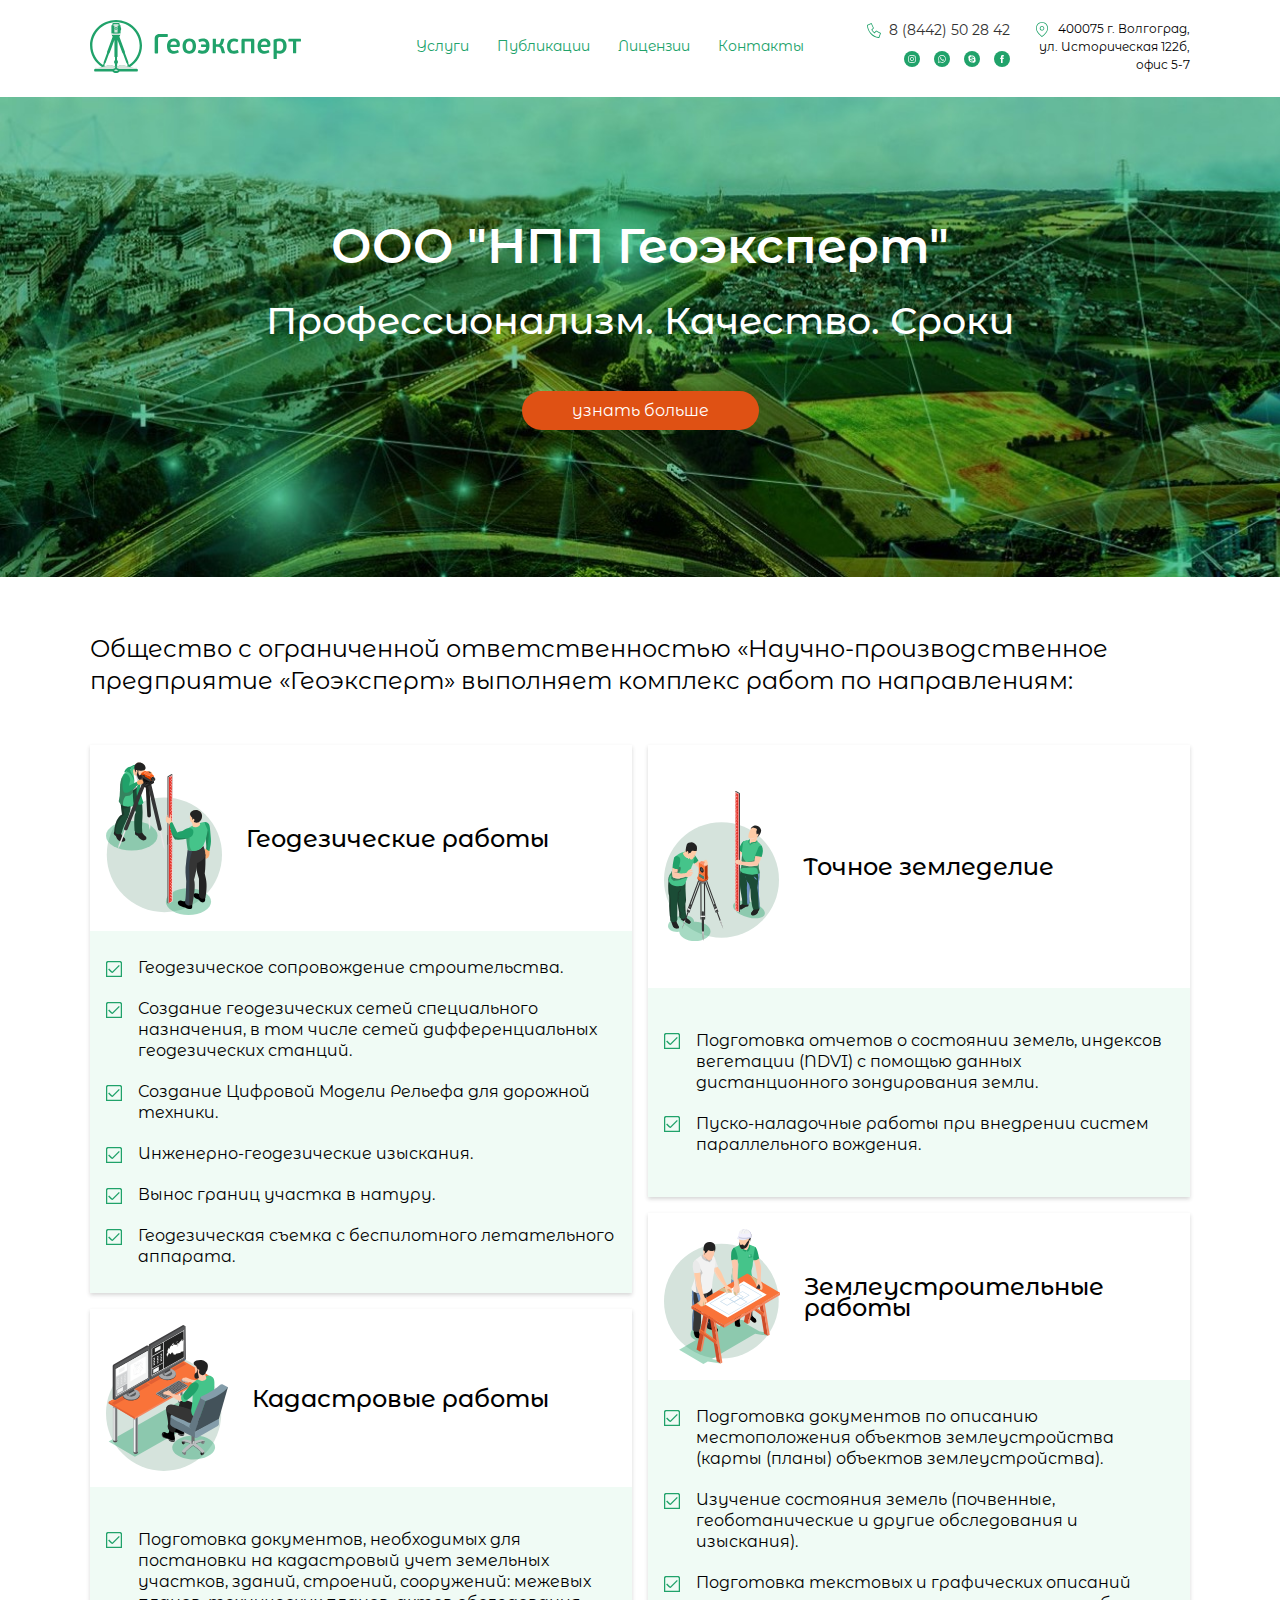
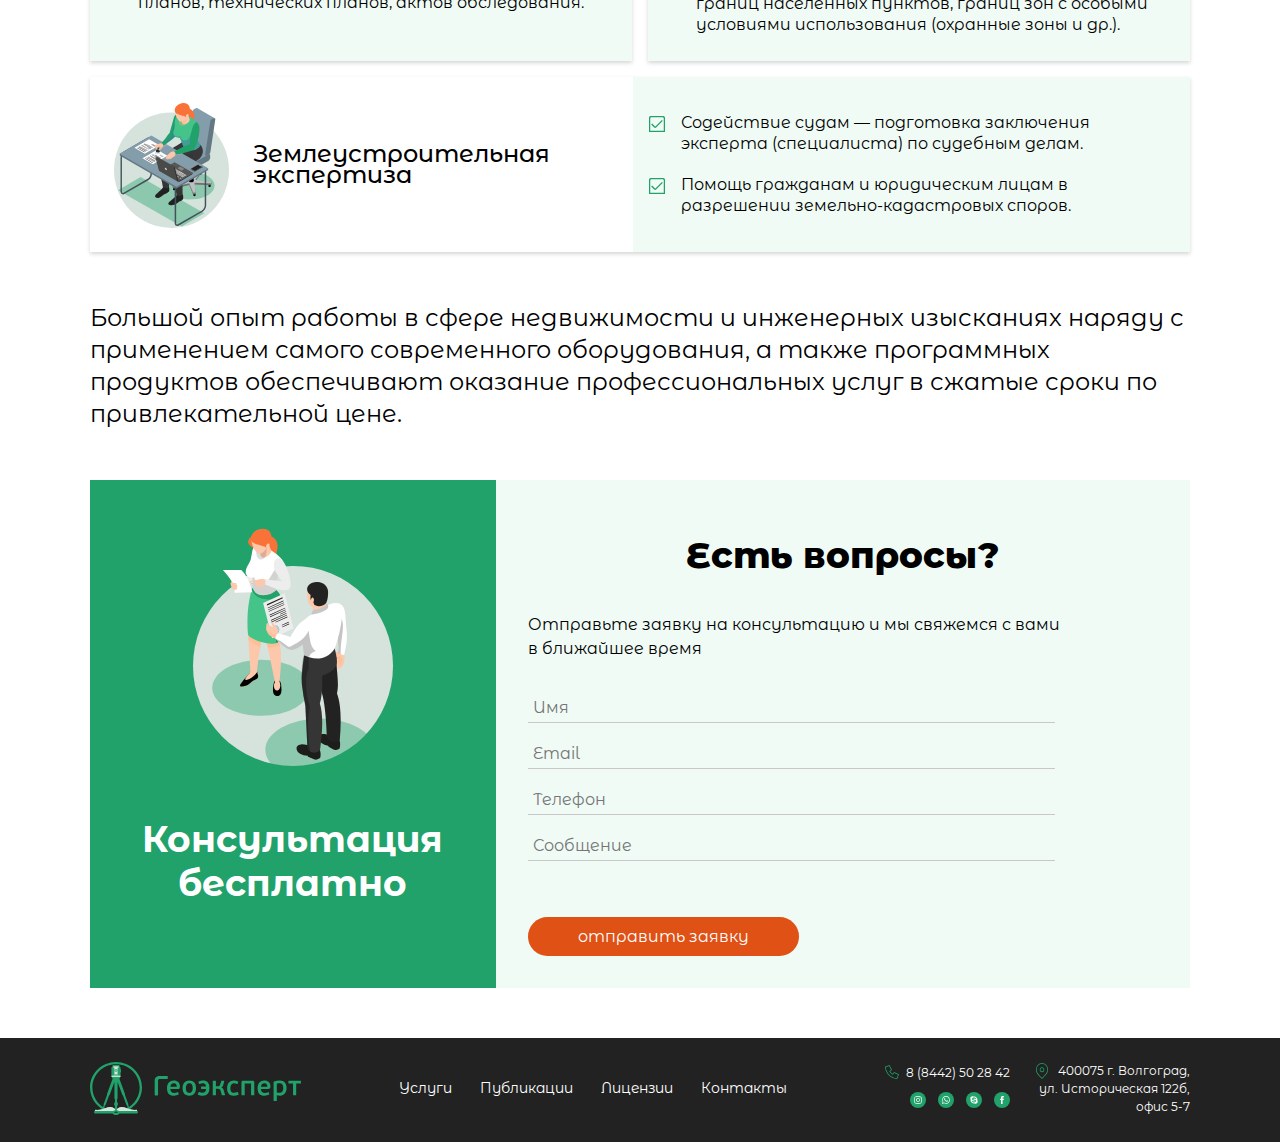
==== commit 3b680162: "changed" ====
--- a/index.html
+++ b/index.html
@@ -594,7 +594,7 @@
         </div>
     </footer>
 
-
+    
     <script src="script.js"></script>
     <script src="slider.js"></script>
     <script src="slider-services.js"></script>
--- a/style.css
+++ b/style.css
@@ -345,6 +345,10 @@
         text-align: center;
     }
 
+    .showSlide .itemColumnSliderServices p {
+        font-size: 16px;
+    }
+
     .container .wrapperDescription .wrapperDescriptionItem p, .container .wrapperDescription .wrapperDescriptionItemSpecial p {
         font-size: 24px;
     }
@@ -360,6 +364,10 @@
 
     .formBlockLeft {
         width: 35%;
+    }
+
+    .wrapperServicesItems__accordion-content__wrapper>p {
+        font-size: 16px;
     }
 
     .wrapperAboutItemAllMobile {
@@ -407,6 +415,10 @@
         margin-top: 0;
     }
 
+    .slider5 .wrapperTextSlider5 {
+        font-size: 16px;
+    }
+
     .wrapperProjectServices .wrapperProjectServices__wrapperInfoZemleustr {
         padding: 1em;
         font-size: 24px;
@@ -477,7 +489,7 @@
         text-align: left;
     }
 
-    #thirdservice .wrapperProjectServices h2 {
+    #thirdservice .wrapperProjectServices h2, #secondservice .wrapperKadastrServicesStadies h2 {
         font-size: 24px;
     }
 
@@ -1638,8 +1650,7 @@
 }
 
 .wrapperDescriptionItemSpecial {
-    margin-top: 1.5em;
-    padding-right: 1em;
+    margin-top: 30px;
 }
 
 .wrapperDescriptionItemSpecial p {
@@ -1828,6 +1839,7 @@
     flex-direction: column;
     align-items: center;
     justify-content: center;
+    background: #fff;
 }
 
 .aboutItemTopSlider img {
@@ -2019,7 +2031,7 @@
 }
 
 .itemColumnSliderServices p {
-    font-size: 16px;
+    font-size: 13px;
 }
 
 .itemColumnSliderServicesMobile {
@@ -2361,7 +2373,7 @@
 
 .modal__close {
     position: absolute;
-    top: -20px;
+    top: 10px;
     right: -5px;
     border: none;
     outline: none;
@@ -2390,7 +2402,7 @@
 .modal__container img {
     height: 100%;
     width: inherit;
-    margin-top: 2em;
+    margin-top: 3em;
 }
 
 .servicesSimpleProjects img {
@@ -2541,7 +2553,11 @@
     width: 130px;
 }
 
-.listWorks__items__item img {
+#fifthservice h2, #fourthservice h2, #thirdservice h2, .wrapperKadastrServicesStadies h2, #secondservice .wrapperProjectServices h2 {
+    margin-bottom: 30px;
+}
+
+.listWorks__items__item img, .slider9 .singleItemSlider > img, .slider11 .singleItemSlider > img {
     width: 100px;
     height: 100px;
 }
@@ -2573,13 +2589,6 @@
     text-align: center;
 }
 
-.wrapperServicesItems__accordion-content__wrapper>p {
-    font-size: 16px;
-}
-
-.wrapperServicesItems__accordion-content__wrapper {
-    font-size: 16px;
-}
 
 .wrapperServicesItems {
     margin-top: 30px;
@@ -2619,6 +2628,11 @@
     display: block;
 }
 
+.titleServices {
+    font-size: 20px;
+    margin-bottom: 30px;
+}
+
 #secondservice .wrapperKadastrServicesStadies .accordion-content__listWorks__items__items {
     display: none;
 }
@@ -2722,8 +2736,8 @@
     display: none;
 }
 
-.wrapperProjectServices h2 {
-    font-size: 16px;
+.wrapperProjectServices h2, .wrapperKadastrServicesStadies h2{
+    font-size: 20px;
 }
 
 .wrapperKadastrServicesStadies__listWorks {
@@ -2765,10 +2779,6 @@
 #zemleustrWorksServices .servicesSimpleProjects img {
     max-width: 100px;
     max-height: 100px;
-}
-
-#thirdservice h2 {
-    margin-bottom: 2em;
 }
 
 #zemleustrWorksServices .servicesSimpleProjects p {
@@ -2877,6 +2887,10 @@
     position: relative;
 }
 
+.slider1 .showSlide {
+    background: #F0FBF5;
+}
+
 .showSlideLicense {
     overflow: hidden;
     min-width: 100%;
@@ -2948,6 +2962,10 @@
     align-items: center;
     background: none;
     border: none;
+}
+
+.wrapperTextSlider5 {
+    font-size: 13px;
 }
 
 .wrapperBtnServicesSendMessage a {
@@ -3030,4 +3048,13 @@
 
 #descriptionBlock .wrapperDescriptionItemSpecial p {
     line-height: 22px;
+}
+
+.slider1 .sliderControl .rightSlider {
+    top: 40%;
+}
+
+
+.wrapperNavigation ul li a:link {
+    color: #20A26A;
 }